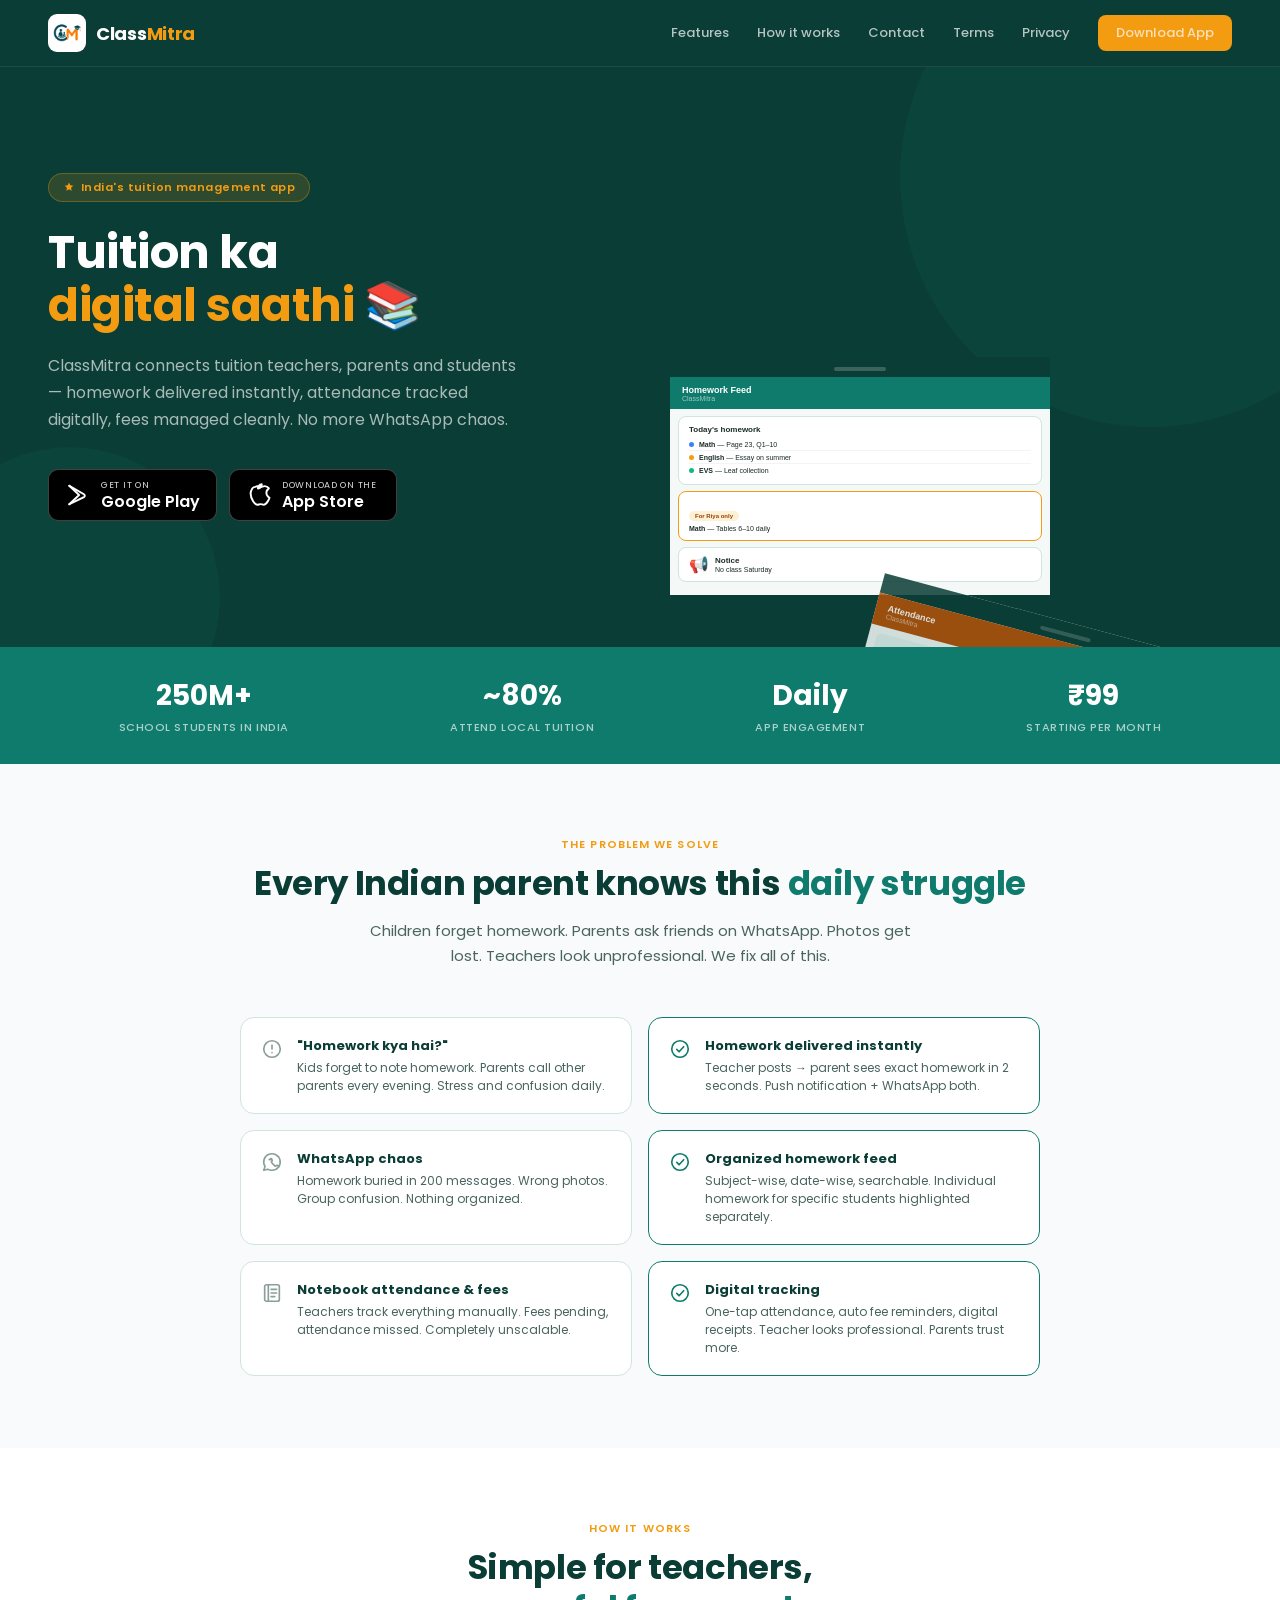
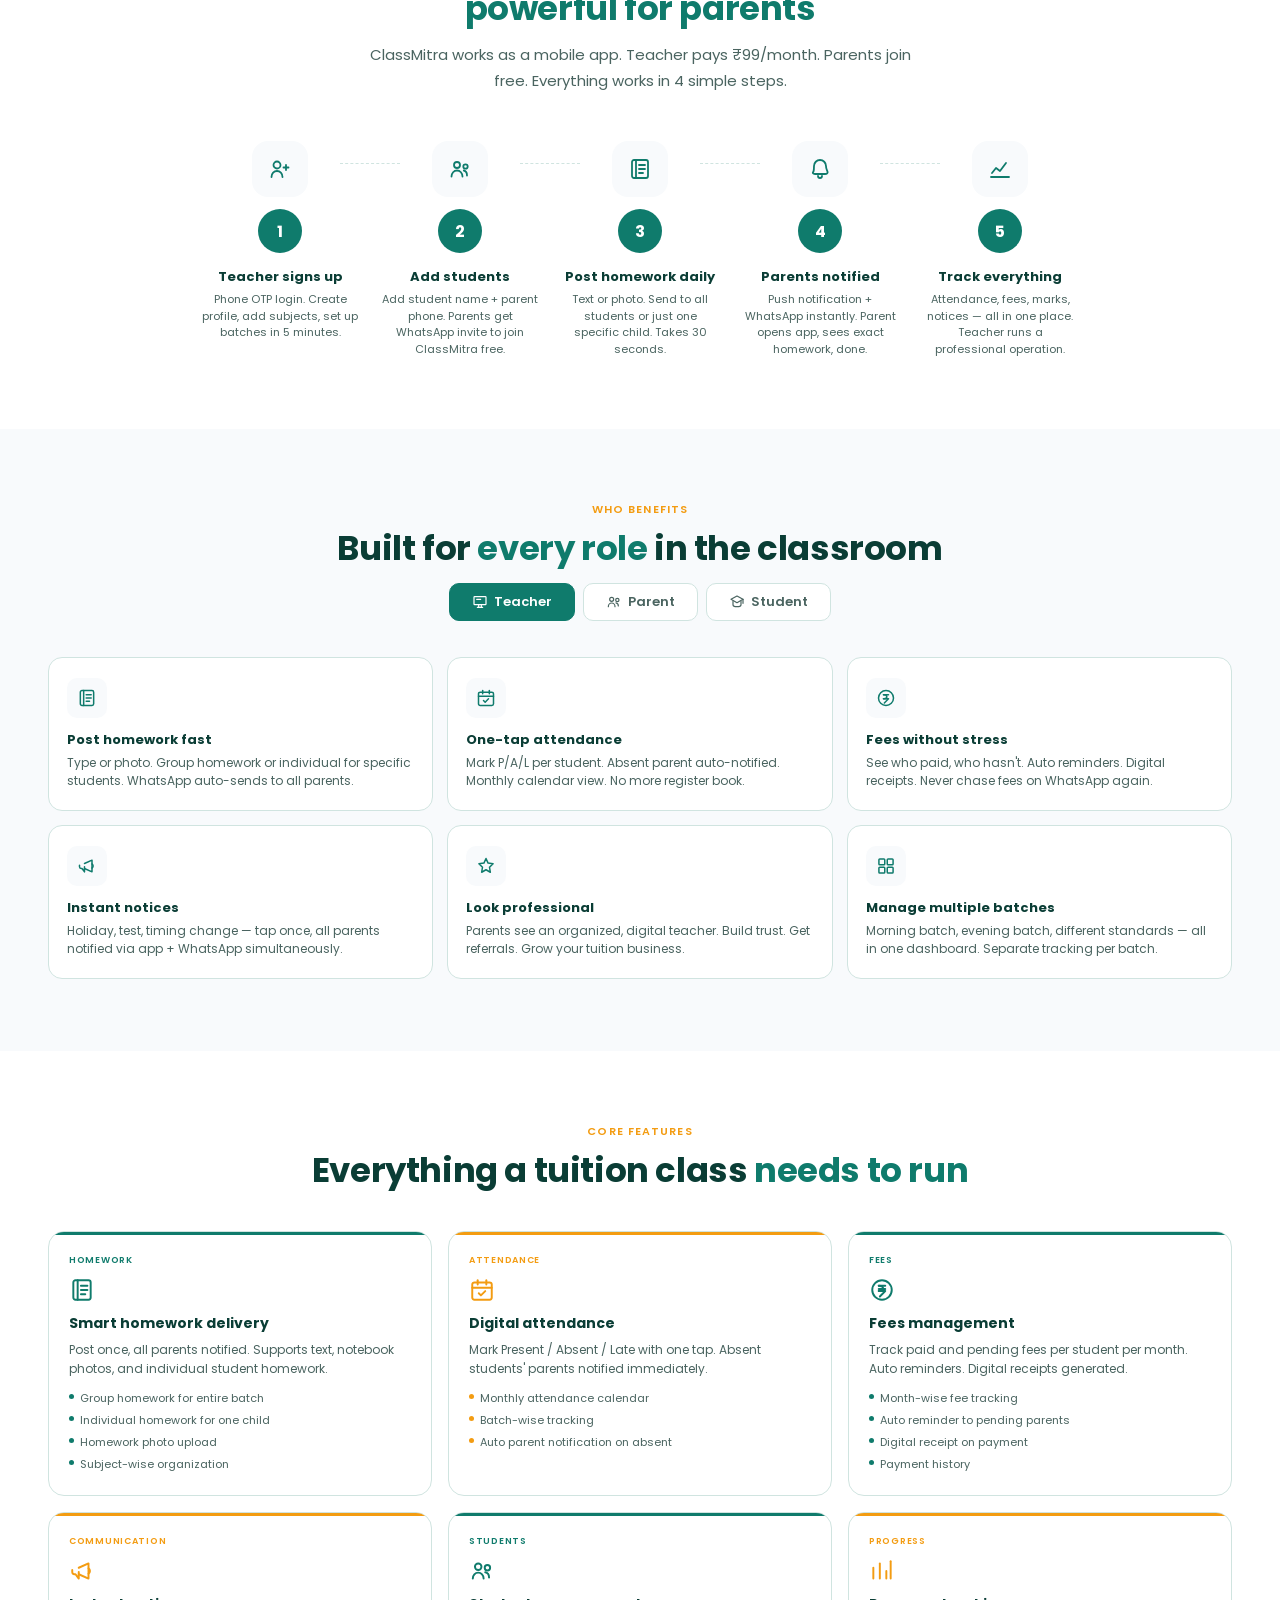
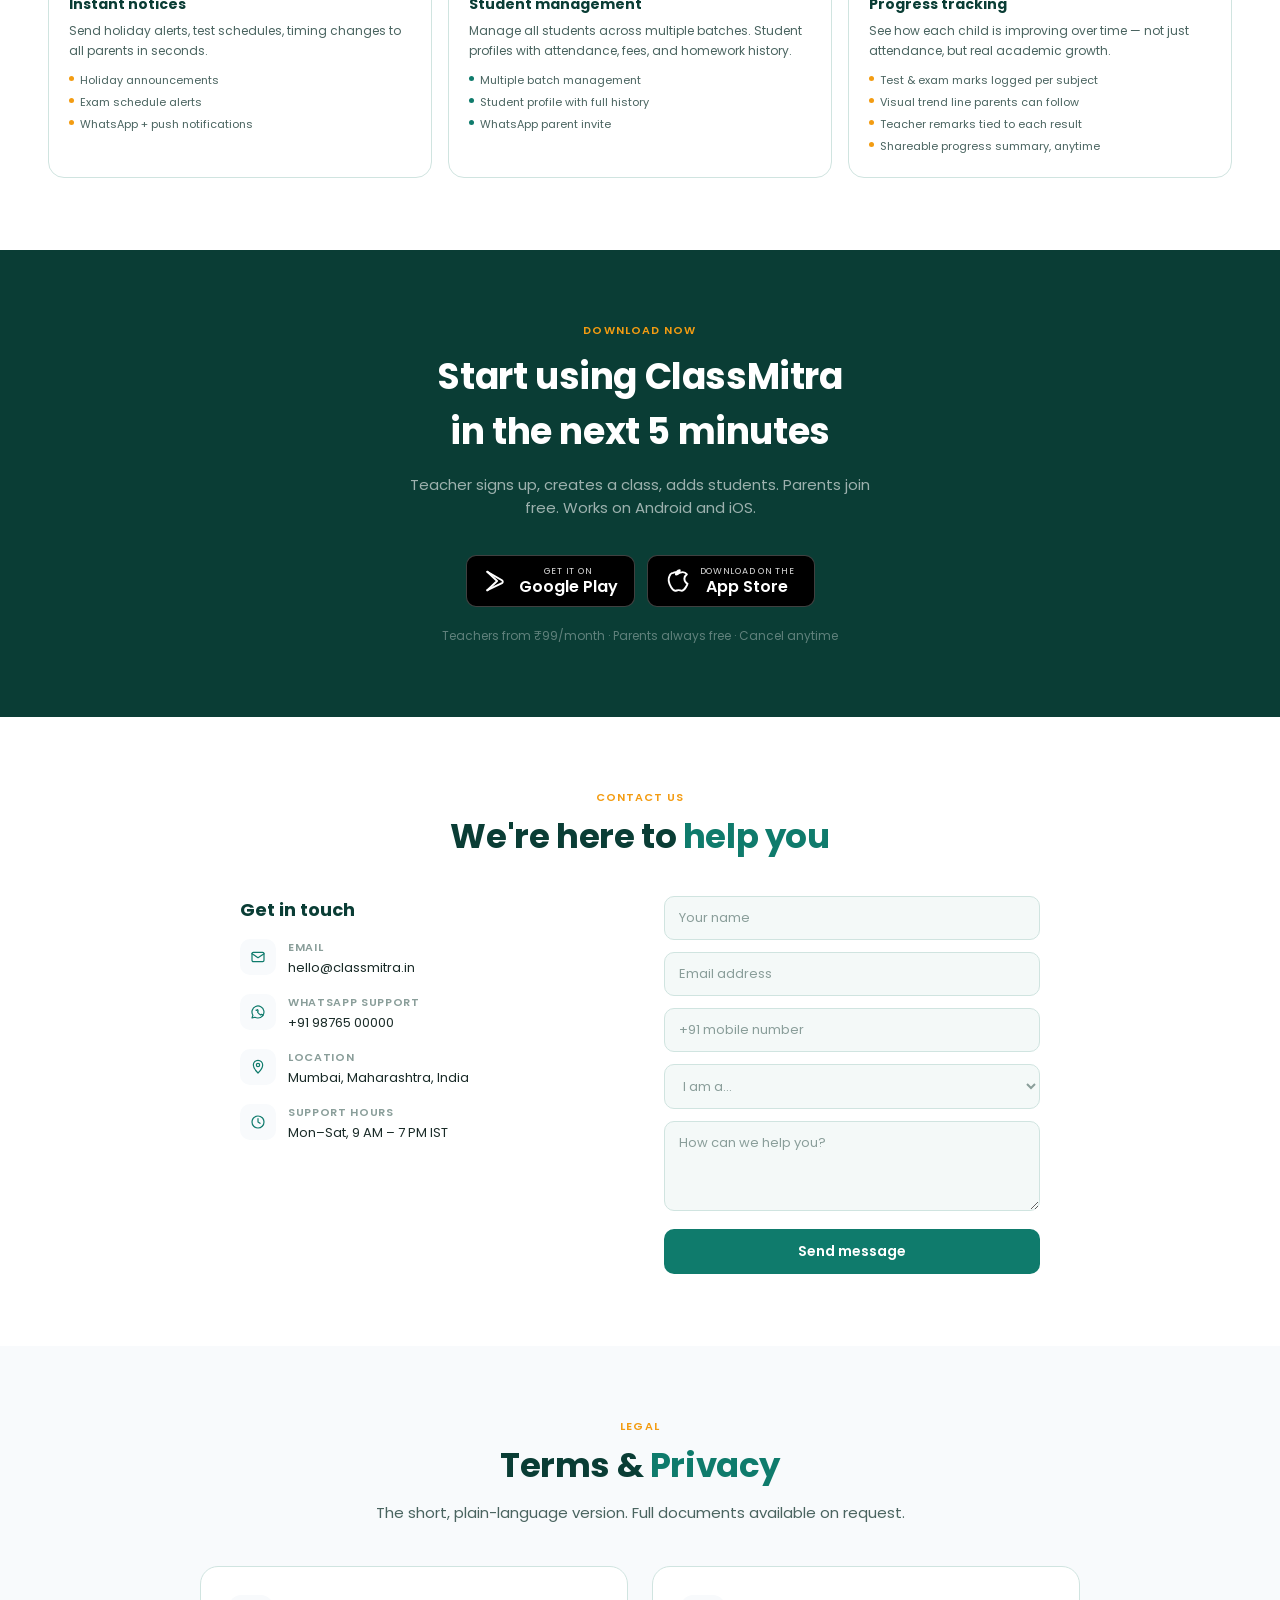
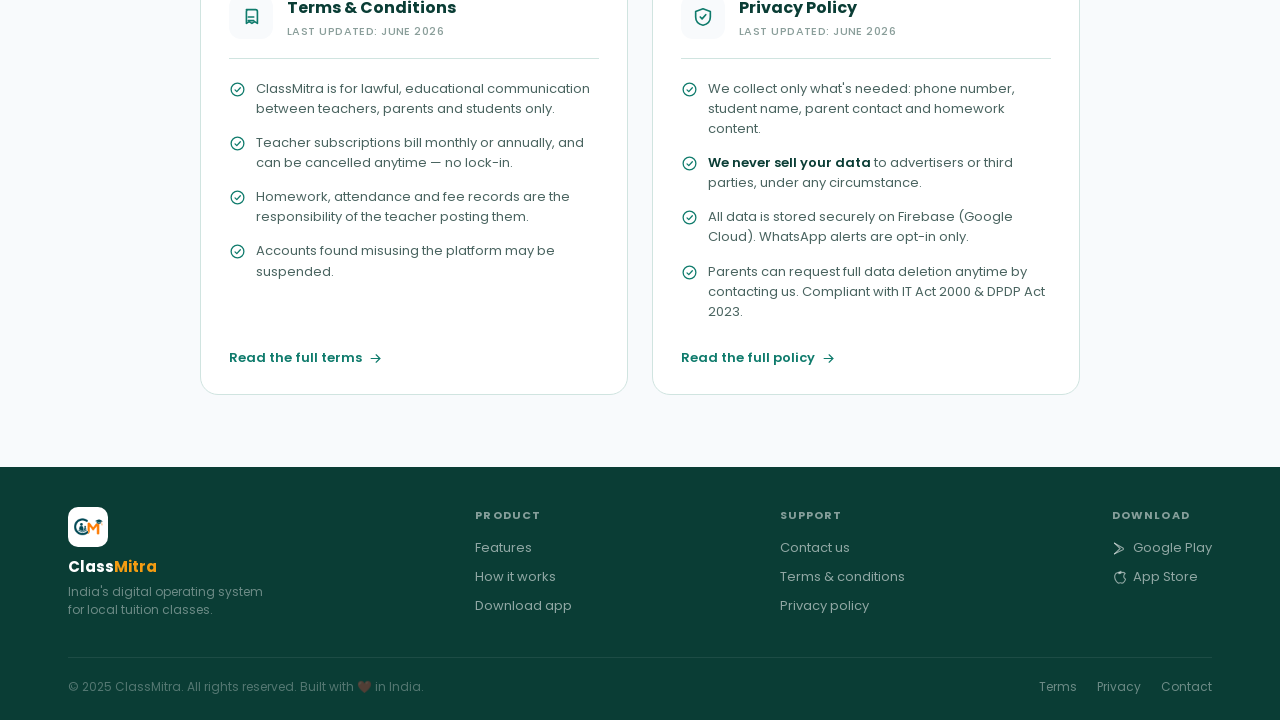
==== index.html @ b444d359 "changes cb" ====
<!DOCTYPE html>
<html lang="en">

<head>
  <meta charset="UTF-8">
  <meta name="viewport" content="width=device-width, initial-scale=1.0">
  <title>ClassMitra — India's Tuition Management App</title>
  <link rel="preconnect" href="https://fonts.googleapis.com">
  <link rel="preconnect" href="https://fonts.gstatic.com" crossorigin>
  <link href="https://fonts.googleapis.com/css2?family=Poppins:wght@400;500;600;700;800&display=swap" rel="stylesheet">

  <style>
    * {
      box-sizing: border-box;
      margin: 0;
      padding: 0
    }

    .icon {
      width: 1em;
      height: 1em;
      flex-shrink: 0;
      vertical-align: -0.125em;
    }

    :root {
      --cm-dark: #0A3D35;
      --cm-green: #0F7B6C;
      --cm-mid: #1A9E8A;
      --cm-light: #f8fafc;
      --cm-amber: #F39C12;
      --cm-amber-light: #FEF0D3;
      --cm-text: #1A2B28;
      --cm-sub: #4A6460;
      --cm-muted: #8A9E9A;
      --cm-border: #D0E4E0;
      --cm-card: #FFFFFF;
      --cm-bg: #F4F9F8;
      --font-sans: 'Poppins', sans-serif;
    }

    html {
      -webkit-text-size-adjust: 100%;
    }

    body {
      font-family: var(--font-sans);
      color: var(--cm-text);
      background: #fff;
      overflow-x: hidden;
      font-weight: 400;
    }

    a {
      color: inherit;
      text-decoration: none
    }

    img {
      max-width: 100%;
      display: block;
    }

    button,
    input,
    textarea,
    select {
      font-family: var(--font-sans);
    }

    /* NAV */
    .nav {
      display: flex;
      align-items: center;
      justify-content: space-between;
      padding: 14px 48px;
      background: var(--cm-dark);
      position: sticky;
      top: 0;
      z-index: 100;
      border-bottom: 0.5px solid rgba(255, 255, 255, 0.08)
    }

    .nav-logo {
      display: flex;
      align-items: center;
      gap: 10px
    }

    .nav-logo-mark {
      width: 38px;
      height: 38px;
      border-radius: 9px;
      display: flex;
      align-items: center;
      justify-content: center;
      overflow: hidden;
      flex-shrink: 0;
      background: #fff;
      padding: 3px;
    }

    .nav-logo-mark img {
      width: 100%;
      height: 100%;
      object-fit: contain;
    }

    .nav-logo-text {
      font-size: 18px;
      font-weight: 700;
      color: #fff;
      letter-spacing: -0.3px
    }

    .logo-highlight {
      color: var(--cm-amber);
    }

    .nav-links {
      display: flex;
      align-items: center;
      gap: 28px
    }

    .nav-links a {
      font-size: 13px;
      font-weight: 500;
      color: rgba(255, 255, 255, 0.7);
      transition: color 0.15s
    }

    .nav-links a:hover {
      color: #fff
    }

    .nav-cta {
      background: var(--cm-amber);
      color: var(--cm-dark);
      font-size: 13px;
      font-weight: 600;
      padding: 8px 18px;
      border-radius: 8px
    }

    .nav-toggle {
      display: none;
      background: none;
      border: none;
      color: #fff;
      font-size: 24px;
      cursor: pointer;
      padding: 4px;
      line-height: 1;
    }

    /* HERO */
    .hero {
      background: var(--cm-dark);
      padding: 80px 48px 100px;
      position: relative;
      overflow: hidden;
      min-height: 580px;
      display: flex;
      align-items: center
    }

    .hero-bg-circle {
      position: absolute;
      border-radius: 50%;
      opacity: 0.07;
      background: var(--cm-mid)
    }

    .hero-content {
      max-width: 520px;
      position: relative;
      z-index: 2
    }

    .hero-badge {
      display: inline-flex;
      align-items: center;
      gap: 6px;
      background: rgba(243, 156, 18, 0.15);
      border: 0.5px solid rgba(243, 156, 18, 0.3);
      border-radius: 20px;
      padding: 5px 14px;
      font-size: 11px;
      font-weight: 600;
      color: var(--cm-amber);
      margin-bottom: 24px;
      letter-spacing: 0.04em
    }

    .hero h1 {
      font-size: 46px;
      font-weight: 700;
      color: #fff;
      line-height: 1.15;
      margin-bottom: 20px;
      letter-spacing: -0.5px
    }

    .hero h1 span {
      color: var(--cm-amber)
    }

    .hero p {
      font-size: 16px;
      font-weight: 400;
      color: rgba(255, 255, 255, 0.65);
      line-height: 1.7;
      margin-bottom: 36px;
      max-width: 480px
    }

    .hero-btns {
      display: flex;
      gap: 12px;
      flex-wrap: wrap
    }

    /* APP STORE BADGES */
    .btn-store {
      display: flex;
      align-items: center;
      gap: 10px;
      background: #000;
      border: 0.5px solid rgba(255, 255, 255, 0.25);
      border-radius: 10px;
      padding: 9px 16px;
      color: #fff;
      transition: all 0.15s;
      min-width: 168px;
    }

    .btn-store:hover {
      background: #1a1a1a;
      border-color: rgba(255, 255, 255, 0.4);
    }

    .btn-store i,
    .btn-store svg {
      font-size: 26px;
      color: #fff;
      flex-shrink: 0;
      width: 26px;
      height: 26px;
    }

    .btn-store-sub {
      font-size: 9px;
      font-weight: 400;
      color: rgba(255, 255, 255, 0.85);
      text-transform: uppercase;
      letter-spacing: 0.08em;
      line-height: 1.4;
    }

    .btn-store-main {
      font-size: 16px;
      font-weight: 600;
      line-height: 1.2;
      font-family: 'Poppins', sans-serif;
    }

    /* ===================== FAN SCREENSHOT LAYOUT ===================== */
    .hero-fan {
      position: absolute;
      right: 40px;
      top: 50%;
      transform: translateY(-50%);
      width: 380px;
      height: 480px;
      display: flex;
      align-items: center;
      justify-content: center;
    }

    .fan-stage {
      position: relative;
      width: 100%;
      height: 100%;
    }

    /* Each phone card */
    ..fan-card {
      position: absolute;
      width: 200px;
      height: 400px;
      border-radius: 24px;
      overflow: hidden;
      border: 1.5px solid rgba(255,255,255,0.12);
      box-shadow: 0 20px 48px rgba(0,0,0,0.45);
      background: #0A3D35;
      transition: transform 0.7s cubic-bezier(0.4,0,0.2,1), opacity 0.7s ease, z-index 0s;
      transform-origin: bottom center;
      left: 20%;
      bottom: 40%;
    }


    /* Slot positions: index 0=center(active), 1=right1, 2=right2, -1=left1, -2=left2 */
    .fan-card[data-slot="0"] {
      transform: translateX(-50%) rotate(0deg) translateY(0px);
      opacity: 1;
      z-index: 5;
    }

    .fan-card[data-slot="1"] {
      transform: translateX(-10%) rotate(15deg) translateY(20px);
      opacity: 0.85;
      z-index: 4;
    }

    .fan-card[data-slot="2"] {
      transform: translateX(22%) rotate(28deg) translateY(55px);
      opacity: 0.6;
      z-index: 3;
    }

    .fan-card[data-slot="-1"] {
      transform: translateX(-90%) rotate(-15deg) translateY(20px);
      opacity: 0.85;
      z-index: 4;
    }

    .fan-card[data-slot="-2"] {
      transform: translateX(-122%)rotate(-28deg) translateY(55px);
      opacity: 0.6;
      z-index: 3;
    }

    .fan-card[data-slot="3"],
    .fan-card[data-slot="-3"] {
      transform: translateX(-50%) rotate(0deg) translateY(0px);
      opacity: 0;
      z-index: 1;
      pointer-events: none;
    }

    /* Phone inner screen */
    .fan-screen {
      width: 100%;
      height: 100%;
      display: flex;
      flex-direction: column;
      background: #F4F9F8;
    }

    .fan-notch {
      background: #0A3D35;
      padding: 10px 0 6px;
      display: flex;
      justify-content: center;
    }

    .fan-notch-pill {
      width: 52px;
      height: 4px;
      background: rgba(255, 255, 255, 0.2);
      border-radius: 2px;
    }

    .fan-statusbar {
      background: #0F7B6C;
      padding: 8px 12px 7px;
    }

    .fan-st-title {
      font-size: 9px;
      font-weight: 700;
      color: #fff;
      font-family: sans-serif;
    }

    .fan-st-sub {
      font-size: 7px;
      color: rgba(255, 255, 255, 0.6);
      font-family: sans-serif;
    }

    .fan-body {
      padding: 7px 8px;
      flex: 1;
      overflow: hidden;
    }

    .fan-card-inner {
      background: #fff;
      border-radius: 8px;
      padding: 8px 10px;
      margin-bottom: 6px;
      border: 0.5px solid #D0E4E0;
    }

    .fan-card-title {
      font-size: 8px;
      font-weight: 700;
      color: #1A2B28;
      margin-bottom: 4px;
      font-family: sans-serif;
    }

    .fan-row {
      display: flex;
      align-items: center;
      gap: 5px;
      padding: 2.5px 0;
      border-bottom: 0.5px solid #F3F4F6;
    }

    .fan-row:last-child {
      border-bottom: none;
    }

    .fan-dot {
      width: 5px;
      height: 5px;
      border-radius: 50%;
      flex-shrink: 0;
    }

    .fan-rtext {
      font-size: 7px;
      color: #1A2B28;
      font-family: sans-serif;
    }

    .fan-highlight {
      border: 1.5px solid #F39C12 !important;
    }

    .fan-badge {
      font-size: 6px;
      font-weight: 700;
      color: #92400E;
      background: #FEF0D3;
      padding: 2px 6px;
      border-radius: 20px;
      display: inline-block;
      margin-bottom: 3px;
      font-family: sans-serif;
    }

    .fan-fee-row {
      display: flex;
      justify-content: space-between;
      align-items: center;
      padding: 3px 0;
      border-bottom: 0.5px solid #F3F4F6;
    }

    .fan-fee-row:last-child {
      border-bottom: none;
    }

    .fan-fee-name {
      font-size: 7px;
      color: #1A2B28;
      font-family: sans-serif;
    }

    .fan-fee-pill {
      font-size: 6px;
      font-weight: 700;
      padding: 2px 5px;
      border-radius: 20px;
      font-family: sans-serif;
    }

    .fan-att-grid {
      display: grid;
      grid-template-columns: repeat(7, 1fr);
      gap: 2px;
      margin-top: 4px;
    }

    .fan-att-cell {
      aspect-ratio: 1;
      border-radius: 2px;
      font-size: 5px;
      display: flex;
      align-items: center;
      justify-content: center;
      font-weight: 700;
      font-family: sans-serif;
      color: #fff;
    }

    .fan-stat-row {
      display: flex;
      gap: 4px;
      margin-bottom: 5px;
    }

    .fan-stat {
      flex: 1;
      border-radius: 6px;
      padding: 5px 6px;
      text-align: center;
    }

    .fan-stat-num {
      font-size: 11px;
      font-weight: 700;
      font-family: sans-serif;
    }

    .fan-stat-lbl {
      font-size: 6px;
      font-weight: 600;
      font-family: sans-serif;
    }

    /* ================================================================ */

    /* STATS BAND */
    .stats-band {
      background: var(--cm-green);
      padding: 28px 48px;
      display: flex;
      justify-content: space-around;
      flex-wrap: wrap;
      gap: 20px
    }

    .stat-item {
      text-align: center
    }

    .stat-num {
      font-size: 28px;
      font-weight: 700;
      color: #fff
    }

    .stat-lbl {
      font-size: 11px;
      font-weight: 500;
      color: rgba(255, 255, 255, 0.65);
      margin-top: 2px;
      letter-spacing: 0.05em;
      text-transform: uppercase
    }

    /* SECTION */
    .section {
      padding: 72px 48px
    }

    .section-alt {
      background: var(--cm-light)
    }

    .section-center {
      text-align: center
    }

    .section-eyebrow {
      font-size: 11px;
      font-weight: 600;
      color: var(--cm-amber);
      text-transform: uppercase;
      letter-spacing: 0.1em;
      margin-bottom: 10px
    }

    .section-title {
      font-size: 34px;
      font-weight: 700;
      color: var(--cm-dark);
      letter-spacing: -0.4px;
      margin-bottom: 14px;
      line-height: 1.2
    }

    .section-title span {
      color: var(--cm-green)
    }

    .section-sub {
      font-size: 15px;
      font-weight: 400;
      color: var(--cm-sub);
      line-height: 1.7;
      max-width: 560px;
      margin: 0 auto 48px
    }

    /* PROBLEM SECTION */
    .problem-grid {
      display: grid;
      grid-template-columns: 1fr 1fr;
      gap: 16px;
      max-width: 800px;
      margin: 0 auto
    }

    .problem-card {
      background: #fff;
      border: 0.5px solid var(--cm-border);
      border-radius: 14px;
      padding: 18px 20px;
      display: flex;
      gap: 14px;
      align-items: flex-start;
      text-align: left;
    }

    .problem-icon {
      font-size: 22px;
      width: 22px;
      height: 22px;
      color: var(--cm-muted);
      flex-shrink: 0;
      margin-top: 2px
    }

    .problem-title {
      font-size: 13px;
      font-weight: 700;
      color: var(--cm-dark);
      margin-bottom: 3px
    }

    .problem-text {
      font-size: 12px;
      font-weight: 400;
      color: var(--cm-sub);
      line-height: 1.5
    }

    .problem-card.solved {
      border-color: var(--cm-green);
      background: #fff
    }

    .problem-card.solved .problem-icon {
      color: var(--cm-green)
    }

    /* USER BENEFITS */
    .benefits-tabs {
      display: flex;
      justify-content: center;
      gap: 8px;
      margin-bottom: 36px;
      flex-wrap: wrap
    }

    .btab {
      display: inline-flex;
      align-items: center;
      gap: 6px;
      padding: 8px 22px;
      border-radius: 10px;
      font-size: 13px;
      font-weight: 600;
      cursor: pointer;
      border: 0.5px solid var(--cm-border);
      color: var(--cm-sub);
      background: var(--cm-card);
      transition: all 0.15s
    }

    .btab i,
    .btab svg {
      font-size: 16px;
      width: 16px;
      height: 16px;
    }

    .btab.active {
      background: var(--cm-green);
      color: #fff;
      border-color: var(--cm-green)
    }

    .btab-content {
      display: none
    }

    .btab-content.active {
      display: grid;
      grid-template-columns: 1fr 1fr 1fr;
      gap: 14px
    }

    .benefit-card {
      background: #fff;
      border: 0.5px solid var(--cm-border);
      border-radius: 14px;
      padding: 20px 18px;
      text-align: left;
    }

    .benefit-icon {
      width: 40px;
      height: 40px;
      border-radius: 10px;
      background: var(--cm-light);
      display: flex;
      align-items: center;
      justify-content: center;
      margin-bottom: 12px
    }

    .benefit-icon i,
    .benefit-icon svg {
      font-size: 20px;
      color: var(--cm-green);
      width: 20px;
      height: 20px;
    }

    .benefit-title {
      font-size: 13px;
      font-weight: 700;
      color: var(--cm-dark);
      margin-bottom: 4px
    }

    .benefit-text {
      font-size: 12px;
      font-weight: 400;
      color: var(--cm-sub);
      line-height: 1.5
    }

    /* HOW IT WORKS */
    .flow-steps {
      display: flex;
      gap: 0;
      position: relative;
      max-width: 900px;
      margin: 0 auto
    }

    .flow-step {
      flex: 1;
      text-align: center;
      position: relative;
      padding: 0 12px
    }

    .flow-step-num {
      width: 44px;
      height: 44px;
      border-radius: 50%;
      background: var(--cm-green);
      color: #fff;
      font-size: 16px;
      font-weight: 700;
      display: flex;
      align-items: center;
      justify-content: center;
      margin: 0 auto 14px
    }

    .flow-step-icon {
      width: 56px;
      height: 56px;
      border-radius: 16px;
      background: var(--cm-light);
      display: flex;
      align-items: center;
      justify-content: center;
      margin: 0 auto 12px
    }

    .flow-step-icon i,
    .flow-step-icon svg {
      font-size: 24px;
      color: var(--cm-green);
      width: 24px;
      height: 24px;
    }

    .flow-step-title {
      font-size: 13px;
      font-weight: 700;
      color: var(--cm-dark);
      margin-bottom: 4px
    }

    .flow-step-text {
      font-size: 11px;
      font-weight: 400;
      color: var(--cm-sub);
      line-height: 1.5
    }

    .flow-connector {
      position: absolute;
      top: 22px;
      right: -30px;
      width: 60px;
      height: 1px;
      border-top: 1.5px dashed var(--cm-border);
      z-index: 0
    }

    .flow-step:last-child .flow-connector {
      display: none
    }

    /* FEATURES GRID */
    .features-grid {
      display: grid;
      grid-template-columns: repeat(3, 1fr);
      gap: 16px
    }

    .feature-card {
      background: #fff;
      border: 0.5px solid var(--cm-border);
      border-radius: 16px;
      padding: 22px 20px;
      position: relative;
      overflow: hidden;
      text-align: left;
    }

    .feature-card::before {
      content: '';
      position: absolute;
      top: 0;
      left: 0;
      right: 0;
      height: 3px;
      background: var(--cm-green)
    }

    .feature-card.amber::before {
      background: var(--cm-amber)
    }

    .fc-tag {
      font-size: 9px;
      font-weight: 600;
      letter-spacing: 0.08em;
      text-transform: uppercase;
      color: var(--cm-green);
      margin-bottom: 10px
    }

    .feature-card.amber .fc-tag {
      color: var(--cm-amber)
    }

    .fc-icon {
      font-size: 26px;
      width: 26px;
      height: 26px;
      color: var(--cm-green);
      margin-bottom: 10px;
      display: block;
    }

    .feature-card.amber .fc-icon {
      color: var(--cm-amber)
    }

    .fc-title {
      font-size: 14px;
      font-weight: 700;
      color: var(--cm-dark);
      margin-bottom: 6px
    }

    .fc-text {
      font-size: 12px;
      font-weight: 400;
      color: var(--cm-sub);
      line-height: 1.6
    }

    .fc-items {
      margin-top: 12px;
      display: flex;
      flex-direction: column;
      gap: 5px
    }

    .fc-item {
      display: flex;
      align-items: flex-start;
      gap: 6px;
      font-size: 11px;
      font-weight: 400;
      color: var(--cm-sub)
    }

    .fc-item-dot {
      width: 5px;
      height: 5px;
      border-radius: 50%;
      background: var(--cm-green);
      flex-shrink: 0;
      margin-top: 4px
    }

    .feature-card.amber .fc-item-dot {
      background: var(--cm-amber)
    }

    /* CTA SECTION */
    .cta-section {
      background: var(--cm-dark);
      padding: 72px 48px;
      text-align: center;
      position: relative;
      overflow: hidden
    }

    .cta-section h2 {
      font-size: 36px;
      font-weight: 700;
      color: #fff;
      margin-bottom: 14px;
      letter-spacing: -0.4px
    }

    .cta-section p {
      font-size: 15px;
      font-weight: 400;
      color: rgba(255, 255, 255, 0.6);
      margin-bottom: 36px;
      max-width: 480px;
      margin-left: auto;
      margin-right: auto
    }

    .cta-btns {
      display: flex;
      justify-content: center;
      gap: 12px;
      flex-wrap: wrap;
      margin-bottom: 20px
    }

    .cta-sub {
      font-size: 12px;
      font-weight: 400;
      color: rgba(255, 255, 255, 0.35)
    }

    /* CONTACT */
    .contact-grid {
      display: grid;
      grid-template-columns: 1fr 1fr;
      gap: 48px;
      max-width: 800px;
      margin: 0 auto
    }

    .contact-info-title {
      font-size: 18px;
      font-weight: 700;
      color: var(--cm-dark);
      margin-bottom: 16px;
      text-align: left;
    }

    .contact-item {
      display: flex;
      align-items: flex-start;
      gap: 12px;
      margin-bottom: 16px
    }

    .contact-icon {
      width: 36px;
      height: 36px;
      border-radius: 10px;
      background: var(--cm-light);
      display: flex;
      align-items: center;
      justify-content: center;
      flex-shrink: 0
    }

    .contact-icon i,
    .contact-icon svg {
      font-size: 16px;
      color: var(--cm-green);
      width: 16px;
      height: 16px;
    }

    .contact-label {
      font-size: 11px;
      color: var(--cm-muted);
      margin-bottom: 2px;
      font-weight: 600;
      text-transform: uppercase;
      letter-spacing: 0.06em
    }

    .contact-value {
      font-size: 13px;
      font-weight: 400;
      color: var(--cm-text)
    }

    .contact-form {
      display: flex;
      flex-direction: column;
      gap: 4px
    }

    .cf-field {
      display: flex;
      flex-direction: column;
      gap: 5px;
      margin-bottom: 8px;
    }

    .cf-input {
      background: var(--cm-bg);
      border: 1.5px solid var(--cm-border);
      border-radius: 10px;
      padding: 11px 14px;
      font-size: 13px;
      font-weight: 400;
      color: var(--cm-text);
      width: 100%;
      font-family: var(--font-sans);
      transition: border-color 0.15s, box-shadow 0.15s;
    }

    .cf-input:focus {
      outline: none;
      border-color: var(--cm-green);
      box-shadow: 0 0 0 3px rgba(15, 123, 108, 0.12);
    }

    .cf-input.invalid {
      border-color: #DC2626;
    }

    .cf-input.invalid:focus {
      box-shadow: 0 0 0 3px rgba(220, 38, 38, 0.12);
    }

    .cf-input.valid {
      border-color: var(--cm-green);
    }

    .cf-input::placeholder {
      color: var(--cm-muted)
    }

    .cf-textarea {
      min-height: 90px;
      resize: vertical
    }

    .cf-error {
      font-size: 11px;
      font-weight: 500;
      color: #DC2626;
      display: none;
      align-items: center;
      gap: 4px;
      min-height: 14px;
    }

    .cf-error.show {
      display: flex;
    }

    .cf-error i,
    .cf-error svg {
      font-size: 13px;
      width: 13px;
      height: 13px;
    }

    .cf-btn {
      background: var(--cm-green);
      color: #fff;
      border: none;
      border-radius: 10px;
      padding: 12px;
      font-size: 14px;
      font-weight: 600;
      cursor: pointer;
      font-family: var(--font-sans);
      margin-top: 6px;
      transition: background 0.15s, opacity 0.15s;
    }

    .cf-btn:hover {
      background: var(--cm-dark);
    }

    .cf-btn:disabled {
      opacity: 0.6;
      cursor: not-allowed;
    }

    .cf-success {
      display: none;
      align-items: center;
      gap: 8px;
      background: var(--cm-light);
      border: 1px solid var(--cm-green);
      color: var(--cm-dark);
      font-size: 13px;
      font-weight: 500;
      padding: 12px 14px;
      border-radius: 10px;
      margin-top: 6px;
    }

    .cf-success.show {
      display: flex;
    }

    .cf-success i,
    .cf-success svg {
      color: var(--cm-green);
      font-size: 18px;
      flex-shrink: 0;
      width: 18px;
      height: 18px;
    }

    /* LEGAL */
    .legal-note-grid {
      max-width: 880px;
      margin: 0 auto;
      display: grid;
      grid-template-columns: 1fr 1fr;
      gap: 24px;
    }

    .legal-card {
      background: #fff;
      border: 0.5px solid var(--cm-border);
      border-radius: 18px;
      padding: 28px 28px 26px;
      text-align: left;
      display: flex;
      flex-direction: column;
    }

    .legal-card-head {
      display: flex;
      align-items: flex-start;
      gap: 14px;
      margin-bottom: 20px;
      padding-bottom: 18px;
      border-bottom: 1px solid var(--cm-border);
    }

    .legal-card-icon {
      width: 44px;
      height: 44px;
      border-radius: 12px;
      background: var(--cm-light);
      display: flex;
      align-items: center;
      justify-content: center;
      flex-shrink: 0;
    }

    .legal-card-icon .icon {
      width: 22px;
      height: 22px;
      color: var(--cm-green);
    }

    .legal-card-title {
      font-size: 16px;
      font-weight: 700;
      color: var(--cm-dark);
      margin-bottom: 3px;
    }

    .legal-card-meta {
      font-size: 11px;
      font-weight: 500;
      color: var(--cm-muted);
      text-transform: uppercase;
      letter-spacing: 0.04em;
    }

    .legal-points {
      list-style: none;
      display: flex;
      flex-direction: column;
      gap: 14px;
      margin-bottom: 22px;
      flex-grow: 1;
    }

    .legal-points li {
      display: flex;
      align-items: flex-start;
      gap: 10px;
      font-size: 13px;
      font-weight: 400;
      color: var(--cm-sub);
      line-height: 1.55;
    }

    .legal-points li .icon {
      width: 17px;
      height: 17px;
      color: var(--cm-green);
      flex-shrink: 0;
      margin-top: 2px;
    }

    .legal-points li b {
      color: var(--cm-dark);
      font-weight: 600;
    }

    .legal-card-link {
      display: inline-flex;
      align-items: center;
      gap: 6px;
      font-size: 13px;
      font-weight: 600;
      color: var(--cm-green);
      align-self: flex-start;
      padding-top: 4px;
    }

    .legal-card-link .icon {
      width: 15px;
      height: 15px;
      transition: transform 0.15s;
    }

    .legal-card-link:hover .icon {
      transform: translateX(3px);
    }

    /* FOOTER */
    .footer {
      background: var(--cm-dark);
      padding: 40px 68px 24px
    }

    .footer-top {
      display: flex;
      justify-content: space-between;
      align-items: flex-start;
      margin-bottom: 32px;
      flex-wrap: wrap;
      gap: 24px
    }

    .footer-logo-mark {
      width: 40px;
      height: 40px;
      border-radius: 10px;
      display: flex;
      align-items: center;
      justify-content: center;
      margin-bottom: 8px;
      background: #fff;
      padding: 3px;
      overflow: hidden;
    }

    .footer-logo-mark img {
      width: 100%;
      height: 100%;
      object-fit: contain;
    }

    .footer-tagline {
      font-size: 12px;
      font-weight: 400;
      color: rgba(255, 255, 255, 0.4);
      max-width: 200px;
      line-height: 1.5
    }

    .footer-links-title {
      font-size: 11px;
      font-weight: 700;
      color: rgba(255, 255, 255, 0.5);
      text-transform: uppercase;
      letter-spacing: 0.1em;
      margin-bottom: 14px
    }

    .footer-link {
      display: flex;
      align-items: center;
      gap: 6px;
      font-size: 13px;
      font-weight: 400;
      color: rgba(255, 255, 255, 0.55);
      margin-bottom: 9px;
      transition: color 0.15s
    }

    .footer-link i,
    .footer-link svg {
      font-size: 15px;
      width: 15px;
      height: 15px;
    }

    .footer-link:hover {
      color: #fff
    }

    .footer-bottom {
      border-top: 0.5px solid rgba(255, 255, 255, 0.08);
      padding-top: 20px;
      display: flex;
      justify-content: space-between;
      align-items: center;
      flex-wrap: wrap;
      gap: 10px
    }

    .footer-copy {
      font-size: 12px;
      font-weight: 400;
      color: rgba(255, 255, 255, 0.3)
    }

    .footer-bottom-links {
      display: flex;
      gap: 20px
    }

    .footer-bottom-link {
      font-size: 12px;
      font-weight: 400;
      color: rgba(255, 255, 255, 0.4)
    }

    /* ANIMATIONS */
    .fade-up {
      opacity: 0;
      transform: translateY(24px);
      transition: opacity 0.5s ease, transform 0.5s ease
    }

    .fade-up.visible {
      opacity: 1;
      transform: translateY(0)
    }

    @media (prefers-reduced-motion: reduce) {
      .fade-up {
        opacity: 1;
        transform: none;
        transition: none;
      }
    }

    /* ============ RESPONSIVE ============ */
    @media (max-width: 900px) {
      .nav {
        padding: 14px 24px;
      }

      .nav-links {
        position: fixed;
        top: 62px;
        left: 0;
        right: 0;
        background: var(--cm-dark);
        flex-direction: column;
        align-items: flex-start;
        gap: 0;
        padding: 8px 20px 16px;
        border-bottom: 0.5px solid rgba(255, 255, 255, 0.08);
        transform: translateY(-12px);
        opacity: 0;
        visibility: hidden;
        pointer-events: none;
        transition: opacity 0.18s ease, transform 0.18s ease, visibility 0.18s;
      }

      .nav-links.open {
        opacity: 1;
        transform: translateY(0);
        visibility: visible;
        pointer-events: auto;
      }

      .nav-links a {
        width: 100%;
        padding: 11px 0;
        border-bottom: 0.5px solid rgba(255, 255, 255, 0.06);
        font-size: 14px;
      }

      .nav-links a.nav-cta {
        margin-top: 12px;
        text-align: center;
        border-bottom: none;
        padding: 10px 18px;
      }

      .nav-toggle {
        display: block;
      }

      .hero {
        padding: 56px 24px 70px;
        justify-content: center;
      }

      .hero h1 {
        font-size: 36px;
      }

      .hero-fan {
        display: none;
      }

      .hero-content {
        max-width: 640px;
        width: 100%;
      }

      .hero-btns {
        justify-content: flex-start;
      }

      .section {
        padding: 56px 24px;
      }

      .stats-band {
        padding: 24px;
      }

      .problem-grid {
        grid-template-columns: 1fr;
      }

      .btab-content.active {
        grid-template-columns: 1fr 1fr;
      }

      .flow-steps {
        flex-wrap: wrap;
      }

      .flow-step {
        flex: 1 1 33%;
        min-width: 150px;
        margin-bottom: 28px;
      }

      .flow-connector {
        display: none;
      }

      .features-grid {
        grid-template-columns: 1fr 1fr;
      }

      .contact-grid {
        grid-template-columns: 1fr;
        gap: 36px;
      }
    }

    @media (max-width: 640px) {
      .nav {
        padding: 12px 20px;
      }

      .nav-links {
        top: 58px;
      }

      .hero {
        padding: 40px 20px 56px;
        min-height: unset;
      }

      .hero h1 {
        font-size: 30px;
      }

      .hero p {
        font-size: 14.5px;
      }

      .hero-btns {
        flex-direction: column;
      }

      .btn-store {
        width: 100%;
        min-width: unset;
        justify-content: center;
      }

      .section {
        padding: 48px 20px;
      }

      .section-title {
        font-size: 26px;
      }

      .section-sub {
        font-size: 14px;
        margin-bottom: 32px;
      }

      .stats-band {
        padding: 24px 20px;
        gap: 24px 16px;
        justify-content: space-between;
      }

      .stat-item {
        flex: 1 1 40%;
      }

      .stat-num {
        font-size: 22px;
      }

      .stat-lbl {
        font-size: 9.5px;
      }

      .benefits-tabs {
        gap: 6px;
      }

      .btab {
        padding: 8px 14px;
        font-size: 12px;
        flex: 1 1 auto;
        justify-content: center;
      }

      .btab-content.active {
        grid-template-columns: 1fr;
      }

      .flow-step {
        flex: 1 1 100%;
        max-width: 320px;
        margin: 0 auto 28px;
      }

      .features-grid {
        grid-template-columns: 1fr;
      }

      .cta-section {
        padding: 56px 20px;
      }

      .cta-section h2 {
        font-size: 27px;
      }

      .cta-btns {
        flex-direction: column;
      }

      .cta-btns .btn-store {
        width: 100%;
      }

      .contact-grid {
        gap: 32px;
      }

      .footer {
        padding: 36px 20px 20px;
      }

      .footer-top {
        gap: 28px 20px;
      }

      .footer-top>div {
        flex: 1 1 45%;
      }

      .footer-bottom {
        flex-direction: column;
        align-items: flex-start;
      }

      .legal-note-grid {
        grid-template-columns: 1fr !important;
      }
    }

    @media (max-width: 380px) {
      .footer-top>div {
        flex: 1 1 100%;
      }
    }
  </style>
</head>

<body>
  <!-- NAV -->
  <nav class="nav">
    <div class="nav-logo">
      <div class="nav-logo-mark"><img src="CMLogo.png" alt="ClassMitra logo"></div>
      <span class="nav-logo-text">Class<span class="logo-highlight">Mitra</span></span>
    </div>
    <button class="nav-toggle" id="navToggle" aria-label="Toggle menu" aria-expanded="false">
      <svg class="icon" viewBox="0 0 24 24" fill="none" stroke="currentColor" stroke-width="1.8" stroke-linecap="round"
        stroke-linejoin="round" aria-hidden="true">
        <path d="M4 6h16" />
        <path d="M4 12h16" />
        <path d="M4 18h16" />
      </svg>
    </button>
    <div class="nav-links" id="navLinks">
      <a href="#features">Features</a>
      <a href="#how">How it works</a>
      <a href="#contact">Contact</a>
      <a href="#terms">Terms</a>
      <a href="#privacy">Privacy</a>
      <a href="#" class="nav-cta">Download App</a>
    </div>
  </nav>

  <!-- HERO -->
  <section class="hero" id="hero">
    <div class="hero-bg-circle" style="width:500px;height:500px;right:-120px;top:-140px"></div>
    <div class="hero-bg-circle" style="width:300px;height:300px;left:-80px;bottom:-100px"></div>

    <div class="hero-content fade-up" id="hero-txt">
      <div class="hero-badge">
        <svg class="icon" style="font-size:12px" viewBox="0 0 24 24" fill="none" stroke="currentColor"
          stroke-width="1.8" stroke-linecap="round" stroke-linejoin="round" aria-hidden="true">
          <path d="M12 3l2.5 5.5 6 .8-4.3 4.2 1 6-5.2-3-5.2 3 1-6L3.5 9.3l6-.8z" fill="currentColor" stroke="none" />
        </svg>
        India's tuition management app
      </div>
      <h1>Tuition ka<br><span>digital saathi</span> 📚</h1>
      <p>ClassMitra connects tuition teachers, parents and students — homework delivered instantly, attendance tracked
        digitally, fees managed cleanly. No more WhatsApp chaos.</p>
      <div class="hero-btns">
        <a href="#" class="btn-store">
          <svg class="icon" viewBox="0 0 24 24" fill="none" stroke="currentColor" stroke-width="1.8"
            stroke-linecap="round" stroke-linejoin="round" aria-hidden="true">
            <path d="M4 3.5l13.5 7.8c1 .6 1 2 0 2.6L4 20.5" />
            <path d="M4 3.5l9 8.5-9 8.5" />
          </svg>
          <div>
            <div class="btn-store-sub">Get it on</div>
            <div class="btn-store-main">Google Play</div>
          </div>
        </a>
        <a href="#" class="btn-store">
          <svg class="icon" viewBox="0 0 24 24" fill="none" stroke="currentColor" stroke-width="1.8"
            stroke-linecap="round" stroke-linejoin="round" aria-hidden="true">
            <path
              d="M8.5 4.5c-1.4 0-2.7 1.1-3.4 2.7C3.9 9.7 4.3 14 6.6 17.7c1 1.6 2.2 3.3 3.8 3.3 1.1 0 1.6-.6 3-.6 1.4 0 1.8.6 3 .6 1.6 0 2.7-1.6 3.7-3.1 1.1-1.7 1.6-3.4 1.6-3.5-.1 0-2.9-1.1-2.9-4.4 0-2.8 2.2-4.1 2.3-4.2-1.3-1.8-3.2-2-3.8-2-1.5 0-2.7.9-3.5.9-.8 0-1.9-.9-3.3-.9z" />
            <path d="M14.5 2c.1 1-.3 2-.9 2.7-.6.8-1.6 1.4-2.6 1.3-.1-1 .4-2 1-2.7C12.6 2.5 13.6 2 14.5 2z" />
          </svg>
          <div>
            <div class="btn-store-sub">Download on the</div>
            <div class="btn-store-main">App Store</div>
          </div>
        </a>
      </div>
    </div>

    <!-- FAN SCREENSHOT DISPLAY -->
    <div class="hero-fan fade-up" id="hero-fan" style="transition-delay:0.2s">
      <div class="fan-stage" id="fanStage"></div>
    </div>
  </section>

  <!-- STATS BAND -->
  <div class="stats-band">
    <div class="stat-item">
      <div class="stat-num">250M+</div>
      <div class="stat-lbl">School students in India</div>
    </div>
    <div class="stat-item">
      <div class="stat-num">~80%</div>
      <div class="stat-lbl">Attend local tuition</div>
    </div>
    <div class="stat-item">
      <div class="stat-num">Daily</div>
      <div class="stat-lbl">App engagement</div>
    </div>
    <div class="stat-item">
      <div class="stat-num">₹99</div>
      <div class="stat-lbl">Starting per month</div>
    </div>
  </div>

  <!-- PROBLEM SECTION -->
  <section class="section section-alt section-center" id="problem">
    <div class="section-eyebrow">The problem we solve</div>
    <div class="section-title">Every Indian parent knows this <span>daily struggle</span></div>
    <div class="section-sub">Children forget homework. Parents ask friends on WhatsApp. Photos get lost. Teachers look
      unprofessional. We fix all of this.</div>
    <div class="problem-grid fade-up" id="problems">
      <div class="problem-card">
        <svg class="icon problem-icon" viewBox="0 0 24 24" fill="none" stroke="currentColor" stroke-width="1.8"
          stroke-linecap="round" stroke-linejoin="round" aria-hidden="true">
          <circle cx="12" cy="12" r="9" />
          <path d="M12 8v4" />
          <path d="M12 16h.01" />
        </svg>
        <div>
          <div class="problem-title">"Homework kya hai?"</div>
          <div class="problem-text">Kids forget to note homework. Parents call other parents every evening. Stress and
            confusion daily.</div>
        </div>
      </div>
      <div class="problem-card solved">
        <svg class="icon problem-icon" viewBox="0 0 24 24" fill="none" stroke="currentColor" stroke-width="1.8"
          stroke-linecap="round" stroke-linejoin="round" aria-hidden="true">
          <circle cx="12" cy="12" r="9" />
          <path d="M8.5 12.5l2.5 2.5 5-5.5" />
        </svg>
        <div>
          <div class="problem-title">Homework delivered instantly</div>
          <div class="problem-text">Teacher posts → parent sees exact homework in 2 seconds. Push notification +
            WhatsApp both.</div>
        </div>
      </div>
      <div class="problem-card">
        <svg class="icon problem-icon" viewBox="0 0 24 24" fill="none" stroke="currentColor" stroke-width="1.8"
          stroke-linecap="round" stroke-linejoin="round" aria-hidden="true">
          <path
            d="M9 9a.5.5 0 0 0 .5.5h.5a.5.5 0 0 0 .5-.5V9c0-.3.2-.6.5-.7.3 0 .6.2.7.5l.5 1.5c.1.3 0 .6-.2.8l-.5.5c-.2.2-.2.5 0 .8 1 1.5 2.4 2.9 3.9 3.9.3.2.6.2.8 0l.5-.5c.2-.2.5-.3.8-.2l1.5.5c.3.1.5.4.5.7 0 .3-.3.5-.6.5" />
          <path d="M12 21a9 9 0 1 0-7.6-4.1L3 21l4.3-1.1A9 9 0 0 0 12 21z" />
        </svg>
        <div>
          <div class="problem-title">WhatsApp chaos</div>
          <div class="problem-text">Homework buried in 200 messages. Wrong photos. Group confusion. Nothing organized.
          </div>
        </div>
      </div>
      <div class="problem-card solved">
        <svg class="icon problem-icon" viewBox="0 0 24 24" fill="none" stroke="currentColor" stroke-width="1.8"
          stroke-linecap="round" stroke-linejoin="round" aria-hidden="true">
          <circle cx="12" cy="12" r="9" />
          <path d="M8.5 12.5l2.5 2.5 5-5.5" />
        </svg>
        <div>
          <div class="problem-title">Organized homework feed</div>
          <div class="problem-text">Subject-wise, date-wise, searchable. Individual homework for specific students
            highlighted separately.</div>
        </div>
      </div>
      <div class="problem-card">
        <svg class="icon problem-icon" viewBox="0 0 24 24" fill="none" stroke="currentColor" stroke-width="1.8"
          stroke-linecap="round" stroke-linejoin="round" aria-hidden="true">
          <rect x="4" y="3" width="16" height="18" rx="2" />
          <path d="M8 3v18" />
          <path d="M11 8h6" />
          <path d="M11 12h6" />
          <path d="M11 16h4" />
        </svg>
        <div>
          <div class="problem-title">Notebook attendance & fees</div>
          <div class="problem-text">Teachers track everything manually. Fees pending, attendance missed. Completely
            unscalable.</div>
        </div>
      </div>
      <div class="problem-card solved">
        <svg class="icon problem-icon" viewBox="0 0 24 24" fill="none" stroke="currentColor" stroke-width="1.8"
          stroke-linecap="round" stroke-linejoin="round" aria-hidden="true">
          <circle cx="12" cy="12" r="9" />
          <path d="M8.5 12.5l2.5 2.5 5-5.5" />
        </svg>
        <div>
          <div class="problem-title">Digital tracking</div>
          <div class="problem-text">One-tap attendance, auto fee reminders, digital receipts. Teacher looks
            professional. Parents trust more.</div>
        </div>
      </div>
    </div>
  </section>

  <!-- HOW IT WORKS -->
  <section class="section section-center" id="how">
    <div class="section-eyebrow">How it works</div>
    <div class="section-title">Simple for teachers,<br><span>powerful for parents</span></div>
    <div class="section-sub">ClassMitra works as a mobile app. Teacher pays ₹99/month. Parents join free. Everything
      works in 4 simple steps.</div>
    <div class="flow-steps fade-up" id="flow">
      <div class="flow-step">
        <div class="flow-step-icon"><svg class="icon" viewBox="0 0 24 24" fill="none" stroke="currentColor"
            stroke-width="1.8" stroke-linecap="round" stroke-linejoin="round" aria-hidden="true">
            <circle cx="9" cy="8" r="3.5" />
            <path d="M3.5 20c0-3.5 2.5-6 5.5-6s5.5 2.5 5.5 6" />
            <path d="M18 8v5" />
            <path d="M15.5 10.5h5" />
          </svg></div>
        <div class="flow-step-num">1</div>
        <div class="flow-step-title">Teacher signs up</div>
        <div class="flow-step-text">Phone OTP login. Create profile, add subjects, set up batches in 5 minutes.</div>
        <div class="flow-connector"></div>
      </div>
      <div class="flow-step">
        <div class="flow-step-icon"><svg class="icon" viewBox="0 0 24 24" fill="none" stroke="currentColor"
            stroke-width="1.8" stroke-linecap="round" stroke-linejoin="round" aria-hidden="true">
            <circle cx="9" cy="8" r="3" />
            <path d="M3.5 19.5c0-3.3 2.4-6 5.5-6s5.5 2.7 5.5 6" />
            <circle cx="17.5" cy="9.5" r="2.2" />
            <path d="M15.8 13.5c1.9.4 3.2 2.3 3.2 5" />
          </svg></div>
        <div class="flow-step-num">2</div>
        <div class="flow-step-title">Add students</div>
        <div class="flow-step-text">Add student name + parent phone. Parents get WhatsApp invite to join ClassMitra
          free.</div>
        <div class="flow-connector"></div>
      </div>
      <div class="flow-step">
        <div class="flow-step-icon"><svg class="icon" viewBox="0 0 24 24" fill="none" stroke="currentColor"
            stroke-width="1.8" stroke-linecap="round" stroke-linejoin="round" aria-hidden="true">
            <rect x="4" y="3" width="16" height="18" rx="2" />
            <path d="M8 3v18" />
            <path d="M11 8h6" />
            <path d="M11 12h6" />
            <path d="M11 16h4" />
          </svg></div>
        <div class="flow-step-num">3</div>
        <div class="flow-step-title">Post homework daily</div>
        <div class="flow-step-text">Text or photo. Send to all students or just one specific child. Takes 30 seconds.
        </div>
        <div class="flow-connector"></div>
      </div>
      <div class="flow-step">
        <div class="flow-step-icon"><svg class="icon" viewBox="0 0 24 24" fill="none" stroke="currentColor"
            stroke-width="1.8" stroke-linecap="round" stroke-linejoin="round" aria-hidden="true">
            <path d="M10 19a2 2 0 1 0 4 0" />
            <path d="M6 9a6 6 0 1 1 12 0c0 3 1 4 1.5 5.5C20 16 19 17 17 17H7c-2 0-3-1-1.5-2.5C6 13 6 12 6 9" />
          </svg></div>
        <div class="flow-step-num">4</div>
        <div class="flow-step-title">Parents notified</div>
        <div class="flow-step-text">Push notification + WhatsApp instantly. Parent opens app, sees exact homework, done.
        </div>
        <div class="flow-connector"></div>
      </div>
      <div class="flow-step">
        <div class="flow-step-icon"><svg class="icon" viewBox="0 0 24 24" fill="none" stroke="currentColor"
            stroke-width="1.8" stroke-linecap="round" stroke-linejoin="round" aria-hidden="true">
            <path d="M3 20h18" />
            <path d="M4 16l4-5 4 3 6-8" />
          </svg></div>
        <div class="flow-step-num">5</div>
        <div class="flow-step-title">Track everything</div>
        <div class="flow-step-text">Attendance, fees, marks, notices — all in one place. Teacher runs a professional
          operation.</div>
      </div>
    </div>
  </section>

  <!-- BENEFITS TABS -->
  <section class="section section-alt" id="features">
    <div class="section-center" style="margin-bottom:0">
      <div class="section-eyebrow">Who benefits</div>
      <div class="section-title">Built for <span>every role</span> in the classroom</div>
    </div>
    <div class="benefits-tabs">
      <button class="btab active" onclick="showTab('teacher', this)"><svg class="icon" viewBox="0 0 24 24" fill="none"
          stroke="currentColor" stroke-width="1.8" stroke-linecap="round" stroke-linejoin="round" aria-hidden="true">
          <rect x="3" y="4" width="18" height="12" rx="1" />
          <path d="M8 20h8" />
          <path d="M10 16v4" />
          <path d="M14 16v4" />
          <path d="M7 8h6" />
        </svg> Teacher</button>
      <button class="btab" onclick="showTab('parent', this)"><svg class="icon" viewBox="0 0 24 24" fill="none"
          stroke="currentColor" stroke-width="1.8" stroke-linecap="round" stroke-linejoin="round" aria-hidden="true">
          <circle cx="8.5" cy="8" r="3" />
          <path d="M3.5 19c0-3 2.2-5.5 5-5.5s5 2.5 5 5.5" />
          <circle cx="17" cy="9" r="2.5" />
          <path d="M15 13.2c2 .3 3.5 2.2 3.5 4.8" />
        </svg> Parent</button>
      <button class="btab" onclick="showTab('student', this)"><svg class="icon" viewBox="0 0 24 24" fill="none"
          stroke="currentColor" stroke-width="1.8" stroke-linecap="round" stroke-linejoin="round" aria-hidden="true">
          <path d="M12 3l9 5-9 5-9-5z" />
          <path d="M6 11v5c0 1.5 2.7 3 6 3s6-1.5 6-3v-5" />
          <path d="M21 8v6" />
        </svg> Student</button>
    </div>
    <div id="tab-teacher" class="btab-content active">
      <div class="benefit-card">
        <div class="benefit-icon"><svg class="icon" viewBox="0 0 24 24" fill="none" stroke="currentColor"
            stroke-width="1.8" stroke-linecap="round" stroke-linejoin="round" aria-hidden="true">
            <rect x="4" y="3" width="16" height="18" rx="2" />
            <path d="M8 3v18" />
            <path d="M11 8h6" />
            <path d="M11 12h6" />
            <path d="M11 16h4" />
          </svg></div>
        <div class="benefit-title">Post homework fast</div>
        <div class="benefit-text">Type or photo. Group homework or individual for specific students. WhatsApp auto-sends
          to all parents.</div>
      </div>
      <div class="benefit-card">
        <div class="benefit-icon"><svg class="icon" viewBox="0 0 24 24" fill="none" stroke="currentColor"
            stroke-width="1.8" stroke-linecap="round" stroke-linejoin="round" aria-hidden="true">
            <rect x="3" y="5" width="18" height="16" rx="2" />
            <path d="M3 10h18" />
            <path d="M8 3v4" />
            <path d="M16 3v4" />
            <path d="M9 15l2 2 4-4" />
          </svg></div>
        <div class="benefit-title">One-tap attendance</div>
        <div class="benefit-text">Mark P/A/L per student. Absent parent auto-notified. Monthly calendar view. No more
          register book.</div>
      </div>
      <div class="benefit-card">
        <div class="benefit-icon"><svg class="icon" viewBox="0 0 24 24" fill="none" stroke="currentColor"
            stroke-width="1.8" stroke-linecap="round" stroke-linejoin="round" aria-hidden="true">
            <circle cx="12" cy="12" r="9" />
            <path d="M9 8h6" />
            <path d="M9 8c2.5 0 4 1 4 2.5S11.5 13 9 13" />
            <path d="M9 13h6l-5 5" />
          </svg></div>
        <div class="benefit-title">Fees without stress</div>
        <div class="benefit-text">See who paid, who hasn't. Auto reminders. Digital receipts. Never chase fees on
          WhatsApp again.</div>
      </div>
      <div class="benefit-card">
        <div class="benefit-icon"><svg class="icon" viewBox="0 0 24 24" fill="none" stroke="currentColor"
            stroke-width="1.8" stroke-linecap="round" stroke-linejoin="round" aria-hidden="true">
            <path d="M3 11v2a2 2 0 0 0 2 2h1l3 4v-6" />
            <path d="M9 9l9-4v14l-9-4" />
            <path d="M18 9.5a3 3 0 0 1 0 5" />
          </svg></div>
        <div class="benefit-title">Instant notices</div>
        <div class="benefit-text">Holiday, test, timing change — tap once, all parents notified via app + WhatsApp
          simultaneously.</div>
      </div>
      <div class="benefit-card">
        <div class="benefit-icon"><svg class="icon" viewBox="0 0 24 24" fill="none" stroke="currentColor"
            stroke-width="1.8" stroke-linecap="round" stroke-linejoin="round" aria-hidden="true">
            <path d="M12 3l2.5 5.5 6 .8-4.3 4.2 1 6-5.2-3-5.2 3 1-6L3.5 9.3l6-.8z" />
          </svg></div>
        <div class="benefit-title">Look professional</div>
        <div class="benefit-text">Parents see an organized, digital teacher. Build trust. Get referrals. Grow your
          tuition business.</div>
      </div>
      <div class="benefit-card">
        <div class="benefit-icon"><svg class="icon" viewBox="0 0 24 24" fill="none" stroke="currentColor"
            stroke-width="1.8" stroke-linecap="round" stroke-linejoin="round" aria-hidden="true">
            <rect x="3.5" y="3.5" width="7" height="7" rx="1" />
            <rect x="13.5" y="3.5" width="7" height="7" rx="1" />
            <rect x="3.5" y="13.5" width="7" height="7" rx="1" />
            <rect x="13.5" y="13.5" width="7" height="7" rx="1" />
          </svg></div>
        <div class="benefit-title">Manage multiple batches</div>
        <div class="benefit-text">Morning batch, evening batch, different standards — all in one dashboard. Separate
          tracking per batch.</div>
      </div>
    </div>
    <div id="tab-parent" class="btab-content">
      <div class="benefit-card">
        <div class="benefit-icon"><svg class="icon" viewBox="0 0 24 24" fill="none" stroke="currentColor"
            stroke-width="1.8" stroke-linecap="round" stroke-linejoin="round" aria-hidden="true">
            <path d="M4 11l8-7 8 7" />
            <path d="M6 10v9h12v-9" />
            <path d="M10 19v-5h4v5" />
          </svg></div>
        <div class="benefit-title">Today's homework at a glance</div>
        <div class="benefit-text">Open app, see exact homework for your child. Subject-wise. Never ask "homework kya
          hai?" again.</div>
      </div>
      <div class="benefit-card">
        <div class="benefit-icon"><svg class="icon" viewBox="0 0 24 24" fill="none" stroke="currentColor"
            stroke-width="1.8" stroke-linecap="round" stroke-linejoin="round" aria-hidden="true">
            <circle cx="9" cy="8" r="3.5" />
            <path d="M3.5 20c0-3.5 2.5-6 5.5-6s5.5 2.5 5.5 6" />
            <path d="M16.5 13.5l1.5 1.5 3-3.5" />
          </svg></div>
        <div class="benefit-title">Individual homework alert</div>
        <div class="benefit-text">If teacher gives your child specific extra homework, you get a separate alert. Only
          you, not all parents.</div>
      </div>
      <div class="benefit-card">
        <div class="benefit-icon"><svg class="icon" viewBox="0 0 24 24" fill="none" stroke="currentColor"
            stroke-width="1.8" stroke-linecap="round" stroke-linejoin="round" aria-hidden="true">
            <rect x="3" y="5" width="18" height="16" rx="2" />
            <path d="M3 10h18" />
            <path d="M8 3v4" />
            <path d="M16 3v4" />
          </svg></div>
        <div class="benefit-title">Attendance calendar</div>
        <div class="benefit-text">See your child's monthly attendance visually. Green = present, red = absent. Know
          every day.</div>
      </div>
      <div class="benefit-card">
        <div class="benefit-icon"><svg class="icon" viewBox="0 0 24 24" fill="none" stroke="currentColor"
            stroke-width="1.8" stroke-linecap="round" stroke-linejoin="round" aria-hidden="true">
            <path d="M5 3h14v18l-2.5-1.5L14 21l-2.5-1.5L9 21l-2.5-1.5L5 21V3z" />
            <path d="M9 8h6" />
            <path d="M9 12h6" />
          </svg></div>
        <div class="benefit-title">Fees & receipts</div>
        <div class="benefit-text">Check if fees is paid. Download digital receipt. See payment history. All in one
          place.</div>
      </div>
      <div class="benefit-card">
        <div class="benefit-icon"><svg class="icon" viewBox="0 0 24 24" fill="none" stroke="currentColor"
            stroke-width="1.8" stroke-linecap="round" stroke-linejoin="round" aria-hidden="true">
            <path d="M10 19a2 2 0 1 0 4 0" />
            <path d="M6 9a6 6 0 1 1 12 0c0 3 1 4 1.5 5.5C20 16 19 17 17 17H7c-2 0-3-1-1.5-2.5C6 13 6 12 6 9" />
          </svg></div>
        <div class="benefit-title">Real-time notifications</div>
        <div class="benefit-text">Push + WhatsApp for every homework, notice, holiday, exam date. Never miss anything.
        </div>
      </div>
      <div class="benefit-card">
        <div class="benefit-icon"><svg class="icon" viewBox="0 0 24 24" fill="none" stroke="currentColor"
            stroke-width="1.8" stroke-linecap="round" stroke-linejoin="round" aria-hidden="true">
            <path d="M12 3l8 3v6c0 5-3.5 8-8 9-4.5-1-8-4-8-9V6z" />
            <path d="M9 12l2 2 4-4.5" />
          </svg></div>
        <div class="benefit-title">Peace of mind</div>
        <div class="benefit-text">Know exactly what's happening in your child's tuition class every single day.</div>
      </div>
    </div>
    <div id="tab-student" class="btab-content">
      <div class="benefit-card">
        <div class="benefit-icon"><svg class="icon" viewBox="0 0 24 24" fill="none" stroke="currentColor"
            stroke-width="1.8" stroke-linecap="round" stroke-linejoin="round" aria-hidden="true">
            <rect x="4" y="3" width="16" height="18" rx="2" />
            <path d="M8 3v18" />
            <path d="M11 8h6" />
            <path d="M11 12h6" />
            <path d="M11 16h4" />
          </svg></div>
        <div class="benefit-title">Never forget homework</div>
        <div class="benefit-text">Your parent has the homework on their phone. No more "I forgot what teacher said."
        </div>
      </div>
      <div class="benefit-card">
        <div class="benefit-icon"><svg class="icon" viewBox="0 0 24 24" fill="none" stroke="currentColor"
            stroke-width="1.8" stroke-linecap="round" stroke-linejoin="round" aria-hidden="true">
            <circle cx="12" cy="12" r="8.5" />
            <circle cx="12" cy="12" r="5" />
            <circle cx="12" cy="12" r="1.5" fill="currentColor" stroke="none" />
          </svg></div>
        <div class="benefit-title">Personal homework</div>
        <div class="benefit-text">If teacher gives you special practice based on your level, it's marked separately just
          for you.</div>
      </div>
      <div class="benefit-card">
        <div class="benefit-icon"><svg class="icon" viewBox="0 0 24 24" fill="none" stroke="currentColor"
            stroke-width="1.8" stroke-linecap="round" stroke-linejoin="round" aria-hidden="true">
            <path d="M4 20V10" />
            <path d="M10 20V4" />
            <path d="M16 20v-7" />
            <path d="M3 20h18" />
          </svg></div>
        <div class="benefit-title">See your progress</div>
        <div class="benefit-text">Attendance, marks, subjects — all tracked. See how you're improving over time.</div>
      </div>
    </div>
  </section>

  <!-- FEATURES DEEP DIVE -->
  <section class="section" id="feature-detail">
    <div class="section-center" style="margin-bottom:40px">
      <div class="section-eyebrow">Core features</div>
      <div class="section-title">Everything a tuition class <span>needs to run</span></div>
    </div>
    <div class="features-grid fade-up" id="feat-grid">
      <div class="feature-card">
        <div class="fc-tag">Homework</div>
        <svg class="icon fc-icon" viewBox="0 0 24 24" fill="none" stroke="currentColor" stroke-width="1.8"
          stroke-linecap="round" stroke-linejoin="round" aria-hidden="true">
          <rect x="4" y="3" width="16" height="18" rx="2" />
          <path d="M8 3v18" />
          <path d="M11 8h6" />
          <path d="M11 12h6" />
          <path d="M11 16h4" />
        </svg>
        <div class="fc-title">Smart homework delivery</div>
        <div class="fc-text">Post once, all parents notified. Supports text, notebook photos, and individual student
          homework.</div>
        <div class="fc-items">
          <div class="fc-item">
            <div class="fc-item-dot"></div>Group homework for entire batch
          </div>
          <div class="fc-item">
            <div class="fc-item-dot"></div>Individual homework for one child
          </div>
          <div class="fc-item">
            <div class="fc-item-dot"></div>Homework photo upload
          </div>
          <div class="fc-item">
            <div class="fc-item-dot"></div>Subject-wise organization
          </div>
        </div>
      </div>
      <div class="feature-card amber">
        <div class="fc-tag">Attendance</div>
        <svg class="icon fc-icon" style="color:var(--cm-amber)" viewBox="0 0 24 24" fill="none" stroke="currentColor"
          stroke-width="1.8" stroke-linecap="round" stroke-linejoin="round" aria-hidden="true">
          <rect x="3" y="5" width="18" height="16" rx="2" />
          <path d="M3 10h18" />
          <path d="M8 3v4" />
          <path d="M16 3v4" />
          <path d="M9 15l2 2 4-4" />
        </svg>
        <div class="fc-title">Digital attendance</div>
        <div class="fc-text">Mark Present / Absent / Late with one tap. Absent students' parents notified immediately.
        </div>
        <div class="fc-items">
          <div class="fc-item">
            <div class="fc-item-dot" style="background:var(--cm-amber)"></div>Monthly attendance calendar
          </div>
          <div class="fc-item">
            <div class="fc-item-dot" style="background:var(--cm-amber)"></div>Batch-wise tracking
          </div>
          <div class="fc-item">
            <div class="fc-item-dot" style="background:var(--cm-amber)"></div>Auto parent notification on absent
          </div>
        </div>
      </div>
      <div class="feature-card">
        <div class="fc-tag">Fees</div>
        <svg class="icon fc-icon" viewBox="0 0 24 24" fill="none" stroke="currentColor" stroke-width="1.8"
          stroke-linecap="round" stroke-linejoin="round" aria-hidden="true">
          <circle cx="12" cy="12" r="9" />
          <path d="M9 8h6" />
          <path d="M9 11h6" />
          <path d="M9 8c2.5 0 4 1 4 2.5S11.5 13 9 13" />
          <path d="M9 13h6l-5 5" />
        </svg>
        <div class="fc-title">Fees management</div>
        <div class="fc-text">Track paid and pending fees per student per month. Auto reminders. Digital receipts
          generated.</div>
        <div class="fc-items">
          <div class="fc-item">
            <div class="fc-item-dot"></div>Month-wise fee tracking
          </div>
          <div class="fc-item">
            <div class="fc-item-dot"></div>Auto reminder to pending parents
          </div>
          <div class="fc-item">
            <div class="fc-item-dot"></div>Digital receipt on payment
          </div>
          <div class="fc-item">
            <div class="fc-item-dot"></div>Payment history
          </div>
        </div>
      </div>
      <div class="feature-card amber">
        <div class="fc-tag">Communication</div>
        <svg class="icon fc-icon" style="color:var(--cm-amber)" viewBox="0 0 24 24" fill="none" stroke="currentColor"
          stroke-width="1.8" stroke-linecap="round" stroke-linejoin="round" aria-hidden="true">
          <path d="M3 11v2a2 2 0 0 0 2 2h1l3 4v-6" />
          <path d="M9 9l9-4v14l-9-4" />
          <path d="M18 9.5a3 3 0 0 1 0 5" />
        </svg>
        <div class="fc-title">Instant notices</div>
        <div class="fc-text">Send holiday alerts, test schedules, timing changes to all parents in seconds.</div>
        <div class="fc-items">
          <div class="fc-item">
            <div class="fc-item-dot" style="background:var(--cm-amber)"></div>Holiday announcements
          </div>
          <div class="fc-item">
            <div class="fc-item-dot" style="background:var(--cm-amber)"></div>Exam schedule alerts
          </div>
          <div class="fc-item">
            <div class="fc-item-dot" style="background:var(--cm-amber)"></div>WhatsApp + push notifications
          </div>
        </div>
      </div>
      <div class="feature-card">
        <div class="fc-tag">Students</div>
        <svg class="icon fc-icon" viewBox="0 0 24 24" fill="none" stroke="currentColor" stroke-width="1.8"
          stroke-linecap="round" stroke-linejoin="round" aria-hidden="true">
          <circle cx="8.5" cy="8" r="3" />
          <path d="M3.5 19c0-3 2.2-5.5 5-5.5s5 2.5 5 5.5" />
          <circle cx="17" cy="9" r="2.5" />
          <path d="M15 13.2c2 .3 3.5 2.2 3.5 4.8" />
        </svg>
        <div class="fc-title">Student management</div>
        <div class="fc-text">Manage all students across multiple batches. Student profiles with attendance, fees, and
          homework history.</div>
        <div class="fc-items">
          <div class="fc-item">
            <div class="fc-item-dot"></div>Multiple batch management
          </div>
          <div class="fc-item">
            <div class="fc-item-dot"></div>Student profile with full history
          </div>
          <div class="fc-item">
            <div class="fc-item-dot"></div>WhatsApp parent invite
          </div>
        </div>
      </div>
      <div class="feature-card amber">
        <div class="fc-tag">Progress</div>
        <svg class="icon fc-icon" style="color:var(--cm-amber)" viewBox="0 0 24 24" fill="none" stroke="currentColor"
          stroke-width="1.8" stroke-linecap="round" stroke-linejoin="round" aria-hidden="true">
          <path d="M4 19V9" />
          <path d="M10 19V5" />
          <path d="M16 19v-7" />
          <path d="M20 19V3" />
        </svg>
        <div class="fc-title">Progress tracking</div>
        <div class="fc-text">See how each child is improving over time — not just attendance, but real academic growth.
        </div>
        <div class="fc-items">
          <div class="fc-item">
            <div class="fc-item-dot" style="background:var(--cm-amber)"></div>Test & exam marks logged per subject
          </div>
          <div class="fc-item">
            <div class="fc-item-dot" style="background:var(--cm-amber)"></div>Visual trend line parents can follow
          </div>
          <div class="fc-item">
            <div class="fc-item-dot" style="background:var(--cm-amber)"></div>Teacher remarks tied to each result
          </div>
          <div class="fc-item">
            <div class="fc-item-dot" style="background:var(--cm-amber)"></div>Shareable progress summary, anytime
          </div>
        </div>
      </div>
    </div>
  </section>

  <!-- DOWNLOAD CTA -->
  <section class="cta-section" id="download">
    <div style="position:relative;z-index:2">
      <div class="section-eyebrow" style="color:var(--cm-amber)">Download now</div>
      <h2>Start using ClassMitra<br>in the next 5 minutes</h2>
      <p>Teacher signs up, creates a class, adds students. Parents join free. Works on Android and iOS.</p>
      <div class="cta-btns">
        <a href="#" class="btn-store"><svg class="icon" viewBox="0 0 24 24" fill="none" stroke="currentColor"
            stroke-width="1.8" stroke-linecap="round" stroke-linejoin="round" aria-hidden="true">
            <path d="M4 3.5l13.5 7.8c1 .6 1 2 0 2.6L4 20.5" />
            <path d="M4 3.5l9 8.5-9 8.5" />
          </svg>
          <div>
            <div class="btn-store-sub">Get it on</div>
            <div class="btn-store-main">Google Play</div>
          </div>
        </a>
        <a href="#" class="btn-store"><svg class="icon" viewBox="0 0 24 24" fill="none" stroke="currentColor"
            stroke-width="1.8" stroke-linecap="round" stroke-linejoin="round" aria-hidden="true">
            <path
              d="M8.5 4.5c-1.4 0-2.7 1.1-3.4 2.7C3.9 9.7 4.3 14 6.6 17.7c1 1.6 2.2 3.3 3.8 3.3 1.1 0 1.6-.6 3-.6 1.4 0 1.8.6 3 .6 1.6 0 2.7-1.6 3.7-3.1 1.1-1.7 1.6-3.4 1.6-3.5-.1 0-2.9-1.1-2.9-4.4 0-2.8 2.2-4.1 2.3-4.2-1.3-1.8-3.2-2-3.8-2-1.5 0-2.7.9-3.5.9-.8 0-1.9-.9-3.3-.9z" />
            <path d="M14.5 2c.1 1-.3 2-.9 2.7-.6.8-1.6 1.4-2.6 1.3-.1-1 .4-2 1-2.7C12.6 2.5 13.6 2 14.5 2z" />
          </svg>
          <div>
            <div class="btn-store-sub">Download on the</div>
            <div class="btn-store-main">App Store</div>
          </div>
        </a>
      </div>
      <div class="cta-sub">Teachers from ₹99/month · Parents always free · Cancel anytime</div>
    </div>
  </section>

  <!-- CONTACT -->
  <section class="section" id="contact">
    <div class="section-center" style="margin-bottom:40px">
      <div class="section-eyebrow">Contact us</div>
      <div class="section-title">We're here to <span>help you</span></div>
    </div>
    <div class="contact-grid">
      <div>
        <div class="contact-info-title">Get in touch</div>
        <div class="contact-item">
          <div class="contact-icon"><svg class="icon" viewBox="0 0 24 24" fill="none" stroke="currentColor"
              stroke-width="1.8" stroke-linecap="round" stroke-linejoin="round" aria-hidden="true">
              <rect x="3" y="5" width="18" height="14" rx="2" />
              <path d="M3 7l9 6 9-6" />
            </svg></div>
          <div>
            <div class="contact-label">Email</div>
            <div class="contact-value">hello@classmitra.in</div>
          </div>
        </div>
        <div class="contact-item">
          <div class="contact-icon"><svg class="icon" viewBox="0 0 24 24" fill="none" stroke="currentColor"
              stroke-width="1.8" stroke-linecap="round" stroke-linejoin="round" aria-hidden="true">
              <path
                d="M9 9a.5.5 0 0 0 .5.5h.5a.5.5 0 0 0 .5-.5V9c0-.3.2-.6.5-.7.3 0 .6.2.7.5l.5 1.5c.1.3 0 .6-.2.8l-.5.5c-.2.2-.2.5 0 .8 1 1.5 2.4 2.9 3.9 3.9.3.2.6.2.8 0l.5-.5c.2-.2.5-.3.8-.2l1.5.5c.3.1.5.4.5.7 0 .3-.3.5-.6.5" />
              <path d="M12 21a9 9 0 1 0-7.6-4.1L3 21l4.3-1.1A9 9 0 0 0 12 21z" />
            </svg></div>
          <div>
            <div class="contact-label">WhatsApp support</div>
            <div class="contact-value">+91 98765 00000</div>
          </div>
        </div>
        <div class="contact-item">
          <div class="contact-icon"><svg class="icon" viewBox="0 0 24 24" fill="none" stroke="currentColor"
              stroke-width="1.8" stroke-linecap="round" stroke-linejoin="round" aria-hidden="true">
              <path d="M12 21s7-6.5 7-12a7 7 0 1 0-14 0c0 5.5 7 12 7 12z" />
              <circle cx="12" cy="9" r="2.5" />
            </svg></div>
          <div>
            <div class="contact-label">Location</div>
            <div class="contact-value">Mumbai, Maharashtra, India</div>
          </div>
        </div>
        <div class="contact-item">
          <div class="contact-icon"><svg class="icon" viewBox="0 0 24 24" fill="none" stroke="currentColor"
              stroke-width="1.8" stroke-linecap="round" stroke-linejoin="round" aria-hidden="true">
              <circle cx="12" cy="12" r="9" />
              <path d="M12 7v5l3 2" />
            </svg></div>
          <div>
            <div class="contact-label">Support hours</div>
            <div class="contact-value">Mon–Sat, 9 AM – 7 PM IST</div>
          </div>
        </div>
      </div>
      <div>
        <form class="contact-form" id="contactForm" novalidate>
          <div class="cf-field">
            <input class="cf-input" type="text" id="cf-name" placeholder="Your name" autocomplete="name" />
            <div class="cf-error" id="cf-name-error"><svg class="icon" viewBox="0 0 24 24" fill="none"
                stroke="currentColor" stroke-width="1.8" stroke-linecap="round" stroke-linejoin="round"
                aria-hidden="true">
                <circle cx="12" cy="12" r="9" />
                <path d="M12 8v4" />
                <path d="M12 16h.01" />
              </svg><span>Please enter your name</span></div>
          </div>
          <div class="cf-field">
            <input class="cf-input" type="email" id="cf-email" placeholder="Email address" autocomplete="email"
              inputmode="email" />
            <div class="cf-error" id="cf-email-error"><svg class="icon" viewBox="0 0 24 24" fill="none"
                stroke="currentColor" stroke-width="1.8" stroke-linecap="round" stroke-linejoin="round"
                aria-hidden="true">
                <circle cx="12" cy="12" r="9" />
                <path d="M12 8v4" />
                <path d="M12 16h.01" />
              </svg><span>Enter a valid email, like name@example.com</span></div>
          </div>
          <div class="cf-field">
            <input class="cf-input" type="tel" id="cf-phone" placeholder="+91 mobile number" autocomplete="tel"
              inputmode="numeric" maxlength="13" />
            <div class="cf-error" id="cf-phone-error"><svg class="icon" viewBox="0 0 24 24" fill="none"
                stroke="currentColor" stroke-width="1.8" stroke-linecap="round" stroke-linejoin="round"
                aria-hidden="true">
                <circle cx="12" cy="12" r="9" />
                <path d="M12 8v4" />
                <path d="M12 16h.01" />
              </svg><span>Enter a valid 10-digit Indian mobile number</span></div>
          </div>
          <div class="cf-field">
            <select class="cf-input" id="cf-role" style="color:var(--cm-muted)">
              <option value="">I am a...</option>
              <option value="teacher" style="color:var(--cm-text)">Teacher</option>
              <option value="parent" style="color:var(--cm-text)">Parent</option>
              <option value="other" style="color:var(--cm-text)">Other</option>
            </select>
          </div>
          <div class="cf-field">
            <textarea class="cf-input cf-textarea" id="cf-message" placeholder="How can we help you?"></textarea>
            <div class="cf-error" id="cf-message-error"><svg class="icon" viewBox="0 0 24 24" fill="none"
                stroke="currentColor" stroke-width="1.8" stroke-linecap="round" stroke-linejoin="round"
                aria-hidden="true">
                <circle cx="12" cy="12" r="9" />
                <path d="M12 8v4" />
                <path d="M12 16h.01" />
              </svg><span>Please tell us how we can help</span></div>
          </div>
          <button class="cf-btn" type="submit">Send message</button>
          <div class="cf-success" id="cf-success"><svg class="icon" viewBox="0 0 24 24" fill="none"
              stroke="currentColor" stroke-width="1.8" stroke-linecap="round" stroke-linejoin="round"
              aria-hidden="true">
              <circle cx="12" cy="12" r="9" />
              <path d="M8.5 12.5l2.5 2.5 5-5.5" />
            </svg><span>Thanks! We'll get back to you within a day.</span></div>
        </form>
      </div>
    </div>
  </section>

  <!-- TERMS & PRIVACY -->
  <section class="section section-alt" id="terms">
    <div class="section-center" style="margin-bottom:40px">
      <div class="section-eyebrow">Legal</div>
      <div class="section-title">Terms & <span>Privacy</span></div>
      <div class="section-sub" style="margin-bottom:0">The short, plain-language version. Full documents available on
        request.</div>
    </div>
    <div class="legal-note-grid">
      <div class="legal-card">
        <div class="legal-card-head">
          <div class="legal-card-icon"><svg class="icon" viewBox="0 0 24 24" fill="none" stroke="currentColor"
              stroke-width="1.8" stroke-linecap="round" stroke-linejoin="round" aria-hidden="true">
              <path d="M9 12h6" />
              <path d="M9 16h6" />
              <path d="M7 4h10a2 2 0 0 1 2 2v13l-3-2-3 2-3-2-3 2V6a2 2 0 0 1 2-2z" />
            </svg></div>
          <div>
            <div class="legal-card-title">Terms & Conditions</div>
            <div class="legal-card-meta">Last updated: June 2026</div>
          </div>
        </div>
        <ul class="legal-points">
          <li><svg class="icon" viewBox="0 0 24 24" fill="none" stroke="currentColor" stroke-width="1.8"
              stroke-linecap="round" stroke-linejoin="round" aria-hidden="true">
              <circle cx="12" cy="12" r="9" />
              <path d="M8.5 12.5l2.5 2.5 5-5.5" />
            </svg><span>ClassMitra is for lawful, educational communication between teachers, parents and students
              only.</span></li>
          <li><svg class="icon" viewBox="0 0 24 24" fill="none" stroke="currentColor" stroke-width="1.8"
              stroke-linecap="round" stroke-linejoin="round" aria-hidden="true">
              <circle cx="12" cy="12" r="9" />
              <path d="M8.5 12.5l2.5 2.5 5-5.5" />
            </svg><span>Teacher subscriptions bill monthly or annually, and can be cancelled anytime — no
              lock-in.</span></li>
          <li><svg class="icon" viewBox="0 0 24 24" fill="none" stroke="currentColor" stroke-width="1.8"
              stroke-linecap="round" stroke-linejoin="round" aria-hidden="true">
              <circle cx="12" cy="12" r="9" />
              <path d="M8.5 12.5l2.5 2.5 5-5.5" />
            </svg><span>Homework, attendance and fee records are the responsibility of the teacher posting them.</span>
          </li>
          <li><svg class="icon" viewBox="0 0 24 24" fill="none" stroke="currentColor" stroke-width="1.8"
              stroke-linecap="round" stroke-linejoin="round" aria-hidden="true">
              <circle cx="12" cy="12" r="9" />
              <path d="M8.5 12.5l2.5 2.5 5-5.5" />
            </svg><span>Accounts found misusing the platform may be suspended.</span></li>
        </ul>
        <a href="#contact" class="legal-card-link">Read the full terms <svg class="icon" viewBox="0 0 24 24" fill="none"
            stroke="currentColor" stroke-width="1.8" stroke-linecap="round" stroke-linejoin="round" aria-hidden="true">
            <path d="M5 12h14" />
            <path d="M13 6l6 6-6 6" />
          </svg></a>
      </div>
      <div class="legal-card">
        <div class="legal-card-head">
          <div class="legal-card-icon"><svg class="icon" viewBox="0 0 24 24" fill="none" stroke="currentColor"
              stroke-width="1.8" stroke-linecap="round" stroke-linejoin="round" aria-hidden="true">
              <path d="M12 3l8 3v6c0 5-3.5 8-8 9-4.5-1-8-4-8-9V6z" />
              <path d="M9 12l2 2 4-4.5" />
            </svg></div>
          <div>
            <div class="legal-card-title">Privacy Policy</div>
            <div class="legal-card-meta">Last updated: June 2026</div>
          </div>
        </div>
        <ul class="legal-points">
          <li><svg class="icon" viewBox="0 0 24 24" fill="none" stroke="currentColor" stroke-width="1.8"
              stroke-linecap="round" stroke-linejoin="round" aria-hidden="true">
              <circle cx="12" cy="12" r="9" />
              <path d="M8.5 12.5l2.5 2.5 5-5.5" />
            </svg><span>We collect only what's needed: phone number, student name, parent contact and homework
              content.</span></li>
          <li><svg class="icon" viewBox="0 0 24 24" fill="none" stroke="currentColor" stroke-width="1.8"
              stroke-linecap="round" stroke-linejoin="round" aria-hidden="true">
              <circle cx="12" cy="12" r="9" />
              <path d="M8.5 12.5l2.5 2.5 5-5.5" />
            </svg><span><b>We never sell your data</b> to advertisers or third parties, under any circumstance.</span>
          </li>
          <li><svg class="icon" viewBox="0 0 24 24" fill="none" stroke="currentColor" stroke-width="1.8"
              stroke-linecap="round" stroke-linejoin="round" aria-hidden="true">
              <circle cx="12" cy="12" r="9" />
              <path d="M8.5 12.5l2.5 2.5 5-5.5" />
            </svg><span>All data is stored securely on Firebase (Google Cloud). WhatsApp alerts are opt-in only.</span>
          </li>
          <li><svg class="icon" viewBox="0 0 24 24" fill="none" stroke="currentColor" stroke-width="1.8"
              stroke-linecap="round" stroke-linejoin="round" aria-hidden="true">
              <circle cx="12" cy="12" r="9" />
              <path d="M8.5 12.5l2.5 2.5 5-5.5" />
            </svg><span>Parents can request full data deletion anytime by contacting us. Compliant with IT Act 2000 &
              DPDP Act 2023.</span></li>
        </ul>
        <a href="#contact" class="legal-card-link">Read the full policy <svg class="icon" viewBox="0 0 24 24"
            fill="none" stroke="currentColor" stroke-width="1.8" stroke-linecap="round" stroke-linejoin="round"
            aria-hidden="true">
            <path d="M5 12h14" />
            <path d="M13 6l6 6-6 6" />
          </svg></a>
      </div>
    </div>
  </section>

  <!-- FOOTER -->
  <footer class="footer" id="privacy">
    <div class="footer-top">
      <div>
        <div class="footer-logo-mark"><img src="CMLogo.png" alt="ClassMitra logo"></div>
        <div style="font-size:15px;font-weight:700;color:#fff;margin-bottom:5px">Class<span
            style="color:var(--cm-amber)">Mitra</span></div>
        <div class="footer-tagline">India's digital operating system for local tuition classes.</div>
      </div>
      <div>
        <div class="footer-links-title">Product</div>
        <a class="footer-link" href="#features">Features</a>
        <a class="footer-link" href="#how">How it works</a>
        <a class="footer-link" href="#download">Download app</a>
      </div>
      <div>
        <div class="footer-links-title">Support</div>
        <a class="footer-link" href="#contact">Contact us</a>
        <a class="footer-link" href="#terms">Terms & conditions</a>
        <a class="footer-link" href="#terms">Privacy policy</a>
      </div>
      <div>
        <div class="footer-links-title">Download</div>
        <a class="footer-link" href="#"><svg class="icon" viewBox="0 0 24 24" fill="none" stroke="currentColor"
            stroke-width="1.8" stroke-linecap="round" stroke-linejoin="round" aria-hidden="true">
            <path d="M4 3.5l13.5 7.8c1 .6 1 2 0 2.6L4 20.5" />
            <path d="M4 3.5l9 8.5-9 8.5" />
          </svg>Google Play</a>
        <a class="footer-link" href="#"><svg class="icon" viewBox="0 0 24 24" fill="none" stroke="currentColor"
            stroke-width="1.8" stroke-linecap="round" stroke-linejoin="round" aria-hidden="true">
            <path
              d="M8.5 4.5c-1.4 0-2.7 1.1-3.4 2.7C3.9 9.7 4.3 14 6.6 17.7c1 1.6 2.2 3.3 3.8 3.3 1.1 0 1.6-.6 3-.6 1.4 0 1.8.6 3 .6 1.6 0 2.7-1.6 3.7-3.1 1.1-1.7 1.6-3.4 1.6-3.5-.1 0-2.9-1.1-2.9-4.4 0-2.8 2.2-4.1 2.3-4.2-1.3-1.8-3.2-2-3.8-2-1.5 0-2.7.9-3.5.9-.8 0-1.9-.9-3.3-.9z" />
            <path d="M14.5 2c.1 1-.3 2-.9 2.7-.6.8-1.6 1.4-2.6 1.3-.1-1 .4-2 1-2.7C12.6 2.5 13.6 2 14.5 2z" />
          </svg>App Store</a>
      </div>
    </div>
    <div class="footer-bottom">
      <div class="footer-copy">© 2025 ClassMitra. All rights reserved. Built with ❤️ in India.</div>
      <div class="footer-bottom-links">
        <a class="footer-bottom-link" href="#terms">Terms</a>
        <a class="footer-bottom-link" href="#terms">Privacy</a>
        <a class="footer-bottom-link" href="#contact">Contact</a>
      </div>
    </div>
  </footer>

  <script>
    /* ============================================================
       FAN SCREENSHOT LAYOUT — auto-rotating, no dots/buttons
       5 cards fanned out; center = active, rotates every 3s
    ============================================================ */
    const fanScreens = [
      {
        color: '#0F7B6C',
        label: 'Homework Feed',
        content: `
          <div class="fan-card-inner">
            <div class="fan-card-title">Today's homework</div>
            <div class="fan-row"><div class="fan-dot" style="background:#3B82F6"></div><div class="fan-rtext"><b>Math</b> — Page 23, Q1–10</div></div>
            <div class="fan-row"><div class="fan-dot" style="background:#F59E0B"></div><div class="fan-rtext"><b>English</b> — Essay on summer</div></div>
            <div class="fan-row"><div class="fan-dot" style="background:#10B981"></div><div class="fan-rtext"><b>EVS</b> — Leaf collection</div></div>
          </div>
          <div class="fan-card-inner fan-highlight">
            <div class="fan-badge">For Riya only</div>
            <div class="fan-rtext"><b>Math</b> — Tables 6–10 daily</div>
          </div>
          <div class="fan-card-inner" style="display:flex;align-items:center;gap:6px">
            <div style="font-size:16px;line-height:1">📢</div>
            <div><div class="fan-card-title" style="margin-bottom:1px">Notice</div><div class="fan-rtext">No class Saturday</div></div>
          </div>`
      },
      {
        color: '#B45309',
        label: 'Attendance',
        content: `
          <div class="fan-stat-row">
            <div class="fan-stat" style="background:#E1F5EE">
              <div class="fan-stat-num" style="color:#0A3D35">92%</div>
              <div class="fan-stat-lbl" style="color:#0F7B6C">This month</div>
            </div>
            <div class="fan-stat" style="background:#FEF0D3">
              <div class="fan-stat-num" style="color:#92400E">3</div>
              <div class="fan-stat-lbl" style="color:#B45309">Absences</div>
            </div>
          </div>
          <div class="fan-card-inner">
            <div class="fan-card-title">June 2026</div>
            <div style="display:grid;grid-template-columns:repeat(7,1fr);gap:2px">
              ${['M', 'T', 'W', 'T', 'F', 'S', 'S'].map(d => `<div style="font-size:5px;font-weight:600;color:#8A9E9A;text-align:center;font-family:sans-serif">${d}</div>`).join('')}
            </div>
            <div class="fan-att-grid">
              <div></div>
              ${[...Array(29)].map((_, i) => {
          const d = i + 1;
          const absent = [4, 11, 18].includes(d);
          const wknd = [6, 7, 13, 14, 20, 21, 27, 28].includes(d);
          const c = wknd ? '#E5E7EB' : absent ? '#EF4444' : '#10B981';
          return `<div class="fan-att-cell" style="background:${c};${wknd ? 'color:#9CA3AF' : ''}">${d}</div>`;
        }).join('')}
            </div>
          </div>
          <div class="fan-card-inner">
            <div class="fan-card-title">Today — mark</div>
            ${[['Riya', '#10B981', 'P'], ['Aarav', '#EF4444', 'A'], ['Priya', '#F59E0B', 'L']].map(([n, c, s]) => `
            <div class="fan-fee-row"><span class="fan-fee-name">${n}</span><span class="fan-fee-pill" style="background:${c}22;color:${c}">${s}</span></div>`).join('')}
          </div>`
      },
      {
        color: '#0A3D35',
        label: 'Fees',
        content: `
          <div class="fan-stat-row">
            <div class="fan-stat" style="background:#E1F5EE">
              <div class="fan-stat-num" style="color:#0A3D35">₹2,970</div>
              <div class="fan-stat-lbl" style="color:#0F7B6C">Collected</div>
            </div>
            <div class="fan-stat" style="background:#FEF0D3">
              <div class="fan-stat-num" style="color:#92400E">₹990</div>
              <div class="fan-stat-lbl" style="color:#B45309">Pending</div>
            </div>
          </div>
          <div class="fan-card-inner">
            <div class="fan-card-title">All students — June</div>
            ${[['Riya Sharma', '#10B981', 'Paid'], ['Aarav Mehta', '#10B981', 'Paid'], ['Priya Patel', '#F59E0B', 'Pending'], ['Karan Joshi', '#10B981', 'Paid'], ['Sneha Rao', '#EF4444', 'Overdue']].map(([n, c, s]) => `
            <div class="fan-fee-row"><span class="fan-fee-name">${n}</span><span class="fan-fee-pill" style="background:${c}22;color:${c}">${s}</span></div>`).join('')}
          </div>
          <div style="background:#0F7B6C;border-radius:6px;padding:6px;text-align:center;margin-top:2px">
            <div style="font-size:7px;font-weight:700;color:#fff;font-family:sans-serif">Send reminders (2)</div>
          </div>`
      },
      {
        color: '#1D4ED8',
        label: 'Notices',
        content: `
          <div class="fan-card-inner" style="display:flex;align-items:flex-start;gap:6px">
            <div style="font-size:16px">📢</div>
            <div>
              <div class="fan-card-title">Holiday — 25 Jun</div>
              <div class="fan-rtext">No class on Wednesday due to local festival. Classes resume Thursday normally.</div>
            </div>
          </div>
          <div class="fan-card-inner" style="display:flex;align-items:flex-start;gap:6px">
            <div style="font-size:16px">📝</div>
            <div>
              <div class="fan-card-title">Test — 28 Jun</div>
              <div class="fan-rtext">Math chapters 4–7. Bring geometry box.</div>
            </div>
          </div>
          <div class="fan-card-inner" style="display:flex;align-items:flex-start;gap:6px">
            <div style="font-size:16px">⏰</div>
            <div>
              <div class="fan-card-title">Timing change</div>
              <div class="fan-rtext">Evening batch now at 6:30 PM from July 1.</div>
            </div>
          </div>`
      },
      {
        color: '#7C3AED',
        label: 'Progress',
        content: `
          <div class="fan-card-inner">
            <div class="fan-card-title">Riya Sharma — June</div>
            ${[['Math', '87', '▲ 4'], ['English', '74', '▲ 9'], ['Science', '91', '▼ 2'], ['Hindi', '68', '▲ 6']].map(([s, m, c]) => `
            <div class="fan-fee-row">
              <span class="fan-fee-name">${s}</span>
              <div style="display:flex;align-items:center;gap:4px">
                <span style="font-size:8px;font-weight:700;color:#1A2B28;font-family:sans-serif">${m}%</span>
                <span style="font-size:6px;font-weight:600;color:${c.startsWith('▲') ? '#10B981' : '#EF4444'};font-family:sans-serif">${c}</span>
              </div>
            </div>`).join('')}
          </div>
          <div class="fan-card-inner">
            <div class="fan-card-title">Teacher's remark</div>
            <div class="fan-rtext" style="font-style:italic">"Great improvement in English. Keep practicing Math daily."</div>
          </div>
          <div style="background:#EDE9FE;border-radius:6px;padding:6px;text-align:center;margin-top:2px">
            <div style="font-size:7px;font-weight:700;color:#5B21B6;font-family:sans-serif">Share progress report →</div>
          </div>`
      }
    ];

    const TOTAL = fanScreens.length;
    let fanCenter = 0;

    function buildCard(screenIdx) {
      const s = fanScreens[screenIdx];
      const card = document.createElement('div');
      card.className = 'fan-card';
      card.innerHTML = `
        <div class="fan-screen">
          <div class="fan-notch"><div class="fan-notch-pill"></div></div>
          <div class="fan-statusbar" style="background:${s.color}">
            <div class="fan-st-title">${s.label}</div>
            <div class="fan-st-sub">ClassMitra</div>
          </div>
          <div class="fan-body">${s.content}</div>
        </div>`;
      return card;
    }

    function slotOf(screenIdx) {
      let d = (screenIdx - fanCenter + TOTAL) % TOTAL;
      if (d > TOTAL / 2) d -= TOTAL;
      return d;
    }

    const stage = document.getElementById('fanStage');
    const cards = [];

    for (let i = 0; i < TOTAL; i++) {
      const card = buildCard(i);
      cards.push(card);
      stage.appendChild(card);
    }

    function applySlots() {
      for (let i = 0; i < TOTAL; i++) {
        const slot = slotOf(i);
        const validSlots = ['-2', '-1', '0', '1', '2'];
        const slotStr = String(slot);
        if (validSlots.includes(slotStr)) {
          cards[i].setAttribute('data-slot', slotStr);
          cards[i].style.display = '';
        } else {
          cards[i].setAttribute('data-slot', slot > 0 ? '3' : '-3');
        }
      }
    }

    applySlots();

    setInterval(() => {
      fanCenter = (fanCenter + 1) % TOTAL;
      applySlots();
    }, 2800);

    /* ============================================================
       NAV TOGGLE
    ============================================================ */
    const navToggle = document.getElementById('navToggle');
    const navLinks = document.getElementById('navLinks');

    navToggle.addEventListener('click', () => {
      const isOpen = navLinks.classList.toggle('open');
      navToggle.setAttribute('aria-expanded', isOpen);
    });

    navLinks.querySelectorAll('a').forEach(link => {
      link.addEventListener('click', () => {
        navLinks.classList.remove('open');
        navToggle.setAttribute('aria-expanded', 'false');
      });
    });

    /* ============================================================
       FADE-UP OBSERVER
    ============================================================ */
    const observer = new IntersectionObserver((entries) => {
      entries.forEach(e => { if (e.isIntersecting) e.target.classList.add('visible'); });
    }, { threshold: 0.1 });
    document.querySelectorAll('.fade-up').forEach(el => observer.observe(el));
    setTimeout(() => {
      document.getElementById('hero-txt').classList.add('visible');
      setTimeout(() => document.getElementById('hero-fan').classList.add('visible'), 200);
    }, 100);

    /* ============================================================
       TAB SWITCHER
    ============================================================ */
    function showTab(tab, btn) {
      document.querySelectorAll('.btab').forEach(b => b.classList.remove('active'));
      document.querySelectorAll('.btab-content').forEach(c => c.classList.remove('active'));
      document.getElementById('tab-' + tab).classList.add('active');
      btn.classList.add('active');
    }

    /* ============================================================
       CONTACT FORM VALIDATION
    ============================================================ */
    const form = document.getElementById('contactForm');
    const nameInput = document.getElementById('cf-name');
    const emailInput = document.getElementById('cf-email');
    const phoneInput = document.getElementById('cf-phone');
    const messageInput = document.getElementById('cf-message');
    const successBox = document.getElementById('cf-success');

    function setFieldState(input, errorId, isValid) {
      const errorEl = document.getElementById(errorId);
      if (isValid) { input.classList.remove('invalid'); input.classList.add('valid'); errorEl.classList.remove('show'); }
      else { input.classList.remove('valid'); input.classList.add('invalid'); errorEl.classList.add('show'); }
    }
    function validateName() { const ok = nameInput.value.trim().length >= 2; setFieldState(nameInput, 'cf-name-error', ok); return ok; }
    function validateEmail() { const ok = /^[^\s@]+@[^\s@]+\.[^\s@]+$/.test(emailInput.value.trim()); setFieldState(emailInput, 'cf-email-error', ok); return ok; }
    function validatePhone() { const raw = phoneInput.value.trim().replace(/[\s-]/g, '').replace(/^(\+91|91)/, ''); const ok = /^[6-9]\d{9}$/.test(raw); setFieldState(phoneInput, 'cf-phone-error', ok); return ok; }
    function validateMessage() { const ok = messageInput.value.trim().length >= 5; setFieldState(messageInput, 'cf-message-error', ok); return ok; }

    nameInput.addEventListener('blur', validateName);
    emailInput.addEventListener('blur', validateEmail);
    phoneInput.addEventListener('blur', validatePhone);
    messageInput.addEventListener('blur', validateMessage);
    nameInput.addEventListener('input', () => { if (nameInput.classList.contains('invalid')) validateName(); });
    emailInput.addEventListener('input', () => { if (emailInput.classList.contains('invalid')) validateEmail(); });
    phoneInput.addEventListener('input', () => { if (phoneInput.classList.contains('invalid')) validatePhone(); });
    messageInput.addEventListener('input', () => { if (messageInput.classList.contains('invalid')) validateMessage(); });

    form.addEventListener('submit', (e) => {
      e.preventDefault();
      successBox.classList.remove('show');
      const ok = validateName() & validateEmail() & validatePhone() & validateMessage();
      if (ok) {
        successBox.classList.add('show');
        form.reset();
        [nameInput, emailInput, phoneInput, messageInput].forEach(el => el.classList.remove('valid', 'invalid'));
      } else {
        const firstInvalid = form.querySelector('.invalid');
        if (firstInvalid) firstInvalid.focus();
      }
    });
  </script>
</body>

</html>
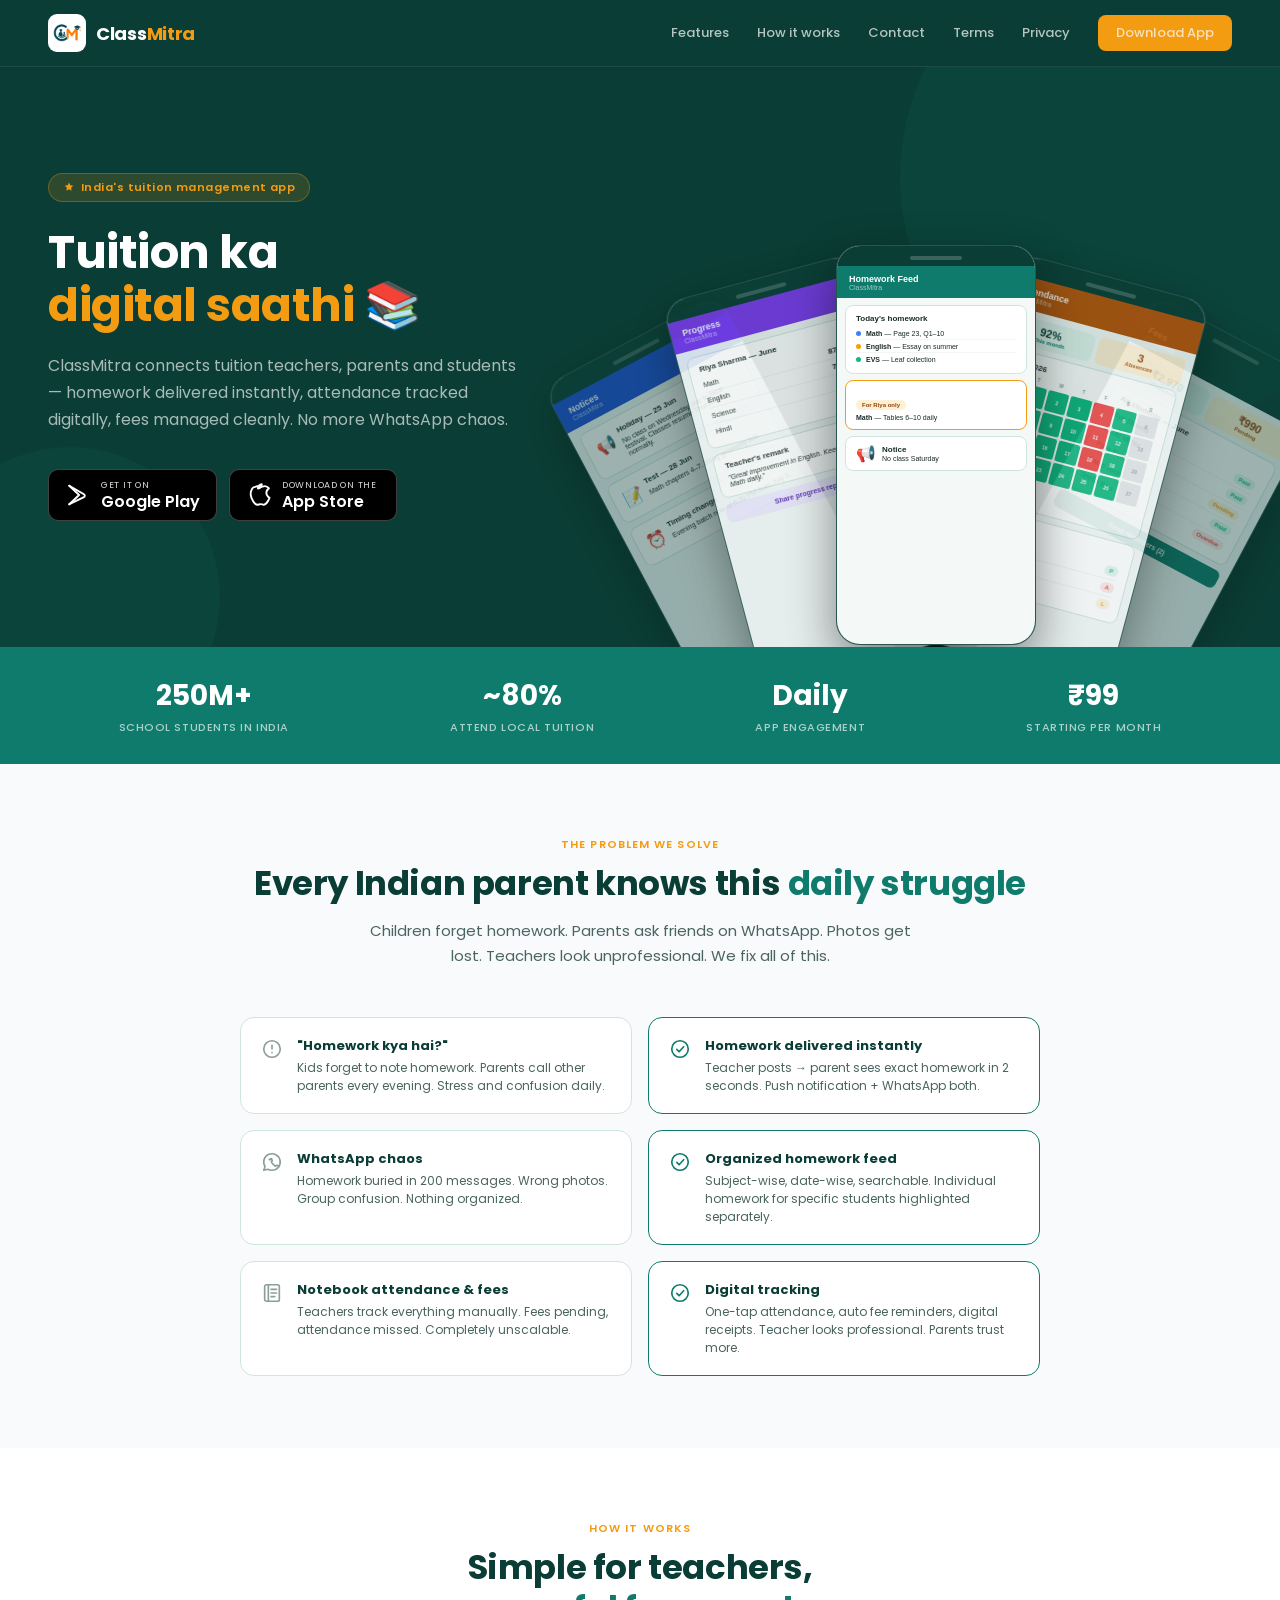
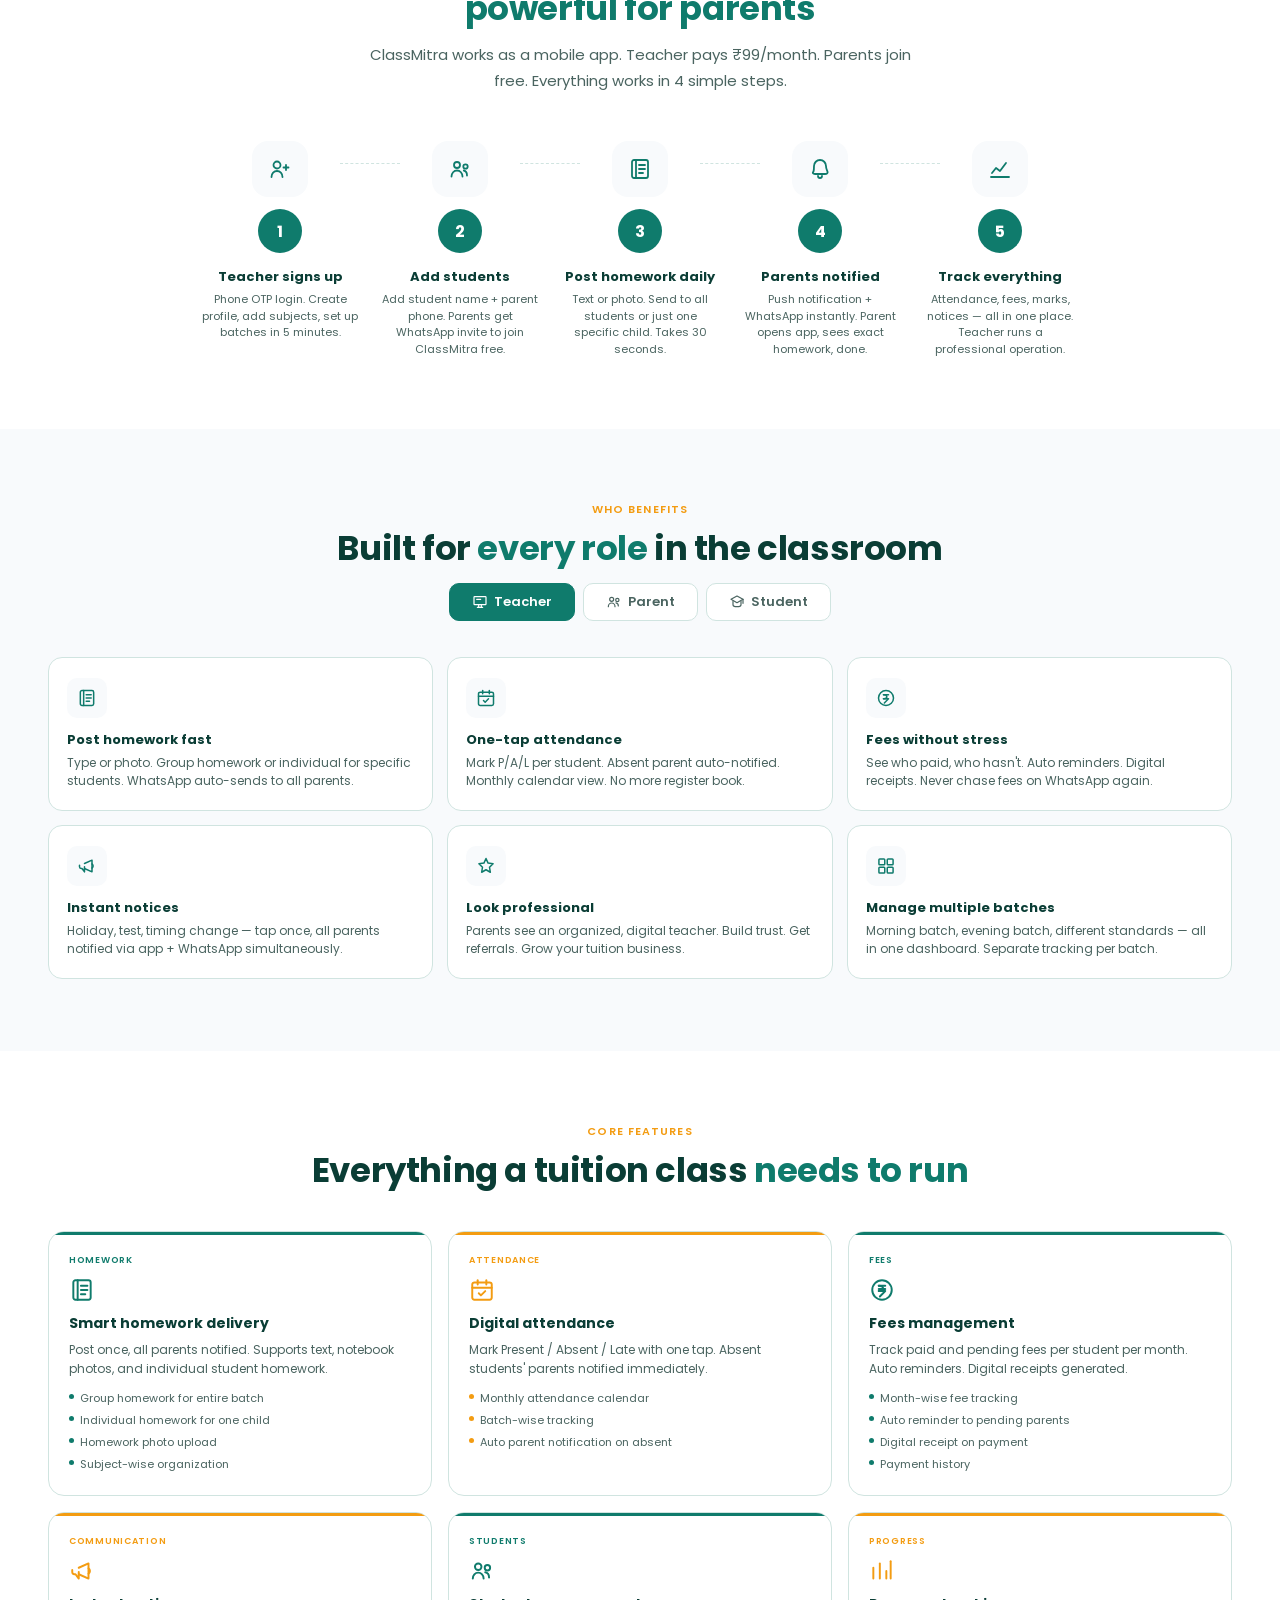
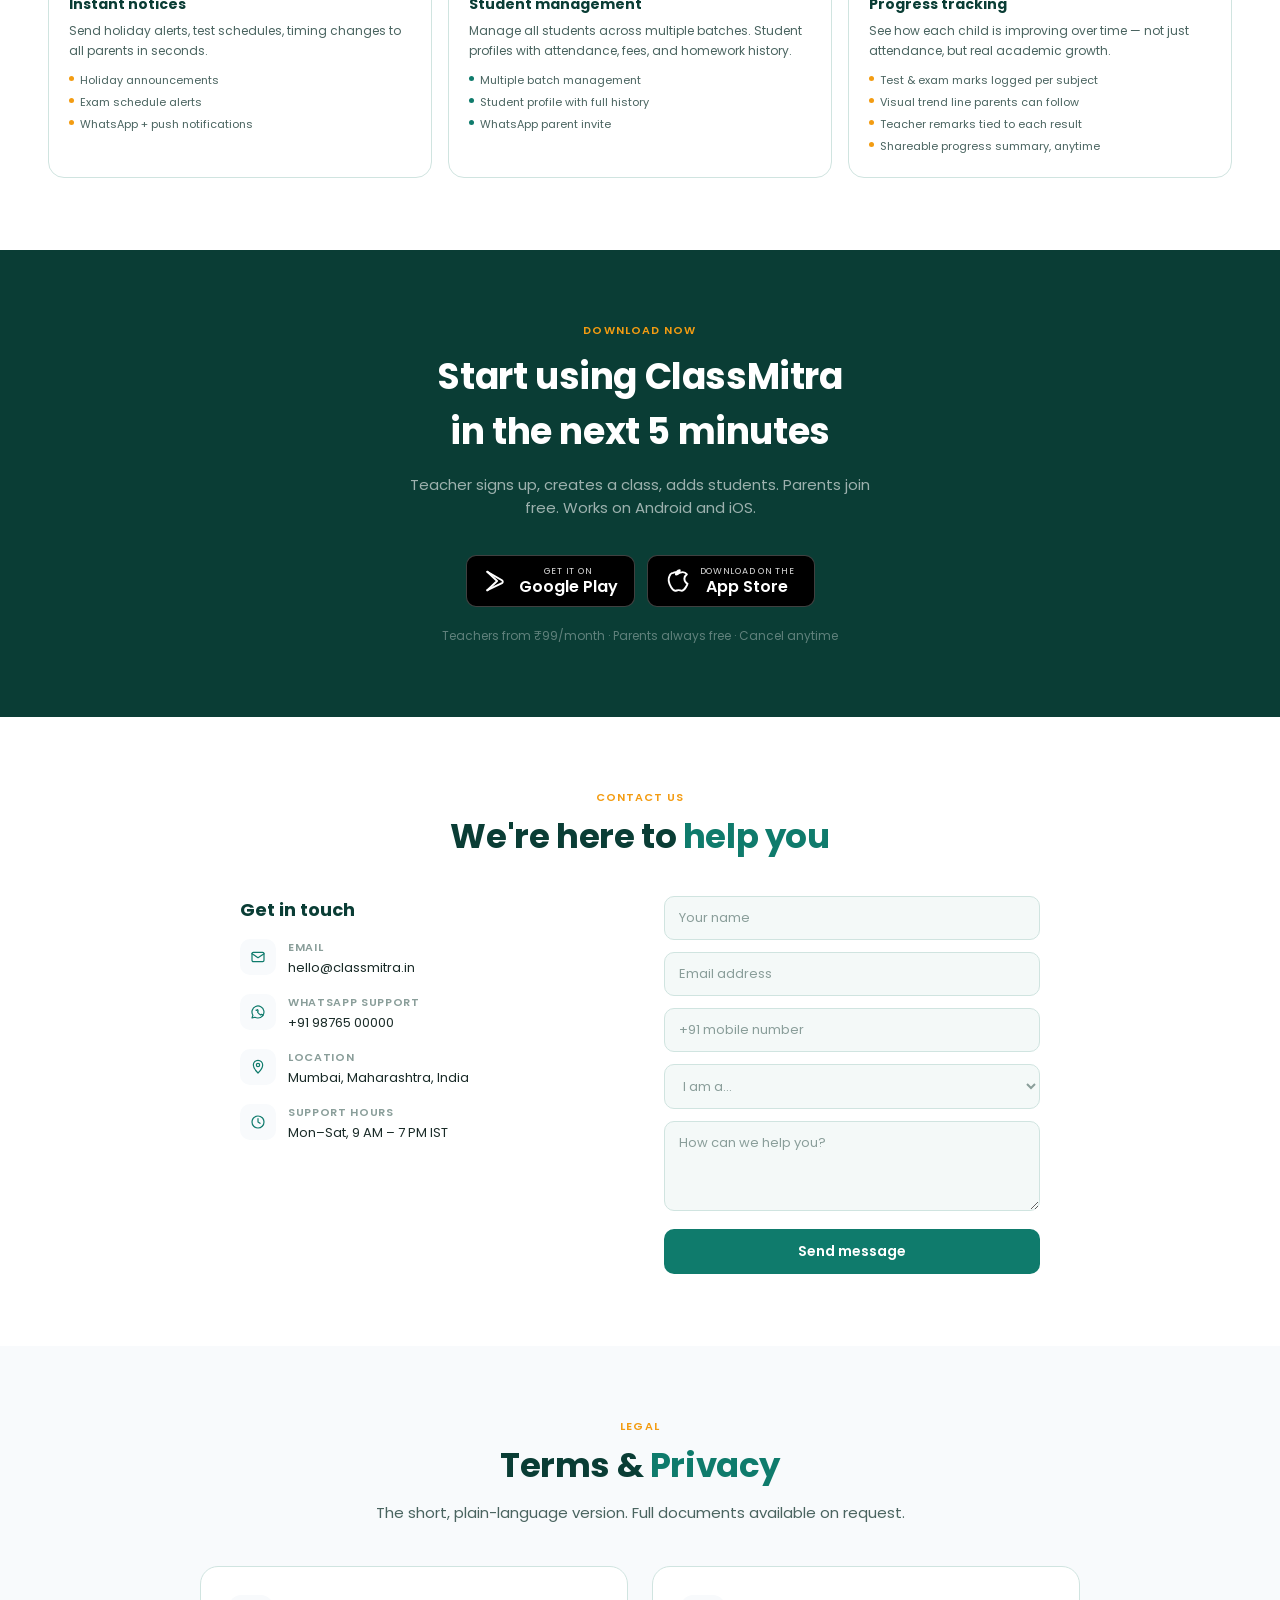
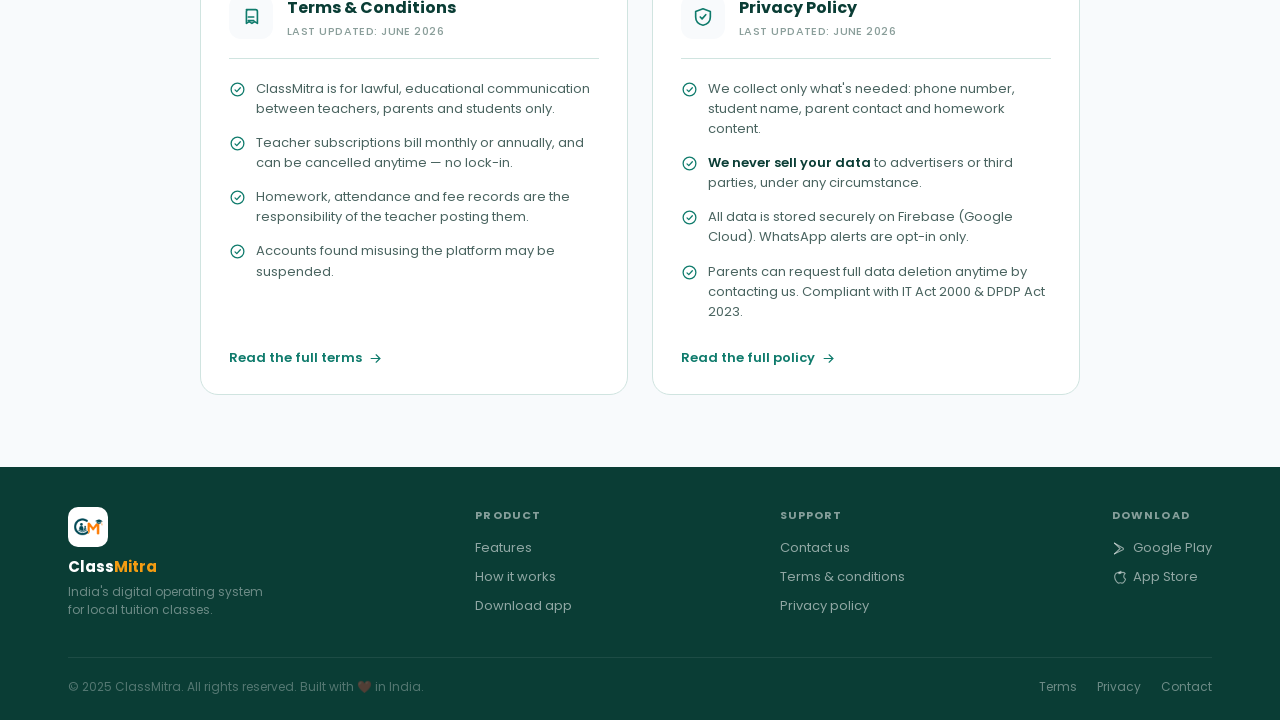
==== commit c0e40689: "changes cm" ====
--- a/index.html
+++ b/index.html
@@ -285,21 +285,20 @@
     }
 
     /* Each phone card */
-    ..fan-card {
+    .fan-card {
       position: absolute;
       width: 200px;
       height: 400px;
       border-radius: 24px;
       overflow: hidden;
-      border: 1.5px solid rgba(255,255,255,0.12);
-      box-shadow: 0 20px 48px rgba(0,0,0,0.45);
+      border: 1.5px solid rgba(255, 255, 255, 0.12);
+      box-shadow: 0 20px 48px rgba(0, 0, 0, 0.45);
       background: #0A3D35;
-      transition: transform 0.7s cubic-bezier(0.4,0,0.2,1), opacity 0.7s ease, z-index 0s;
+      transition: transform 0.7s cubic-bezier(0.4, 0, 0.2, 1), opacity 0.7s ease, z-index 0s;
       transform-origin: bottom center;
       left: 20%;
       bottom: 40%;
     }
-
 
     /* Slot positions: index 0=center(active), 1=right1, 2=right2, -1=left1, -2=left2 */
     .fan-card[data-slot="0"] {
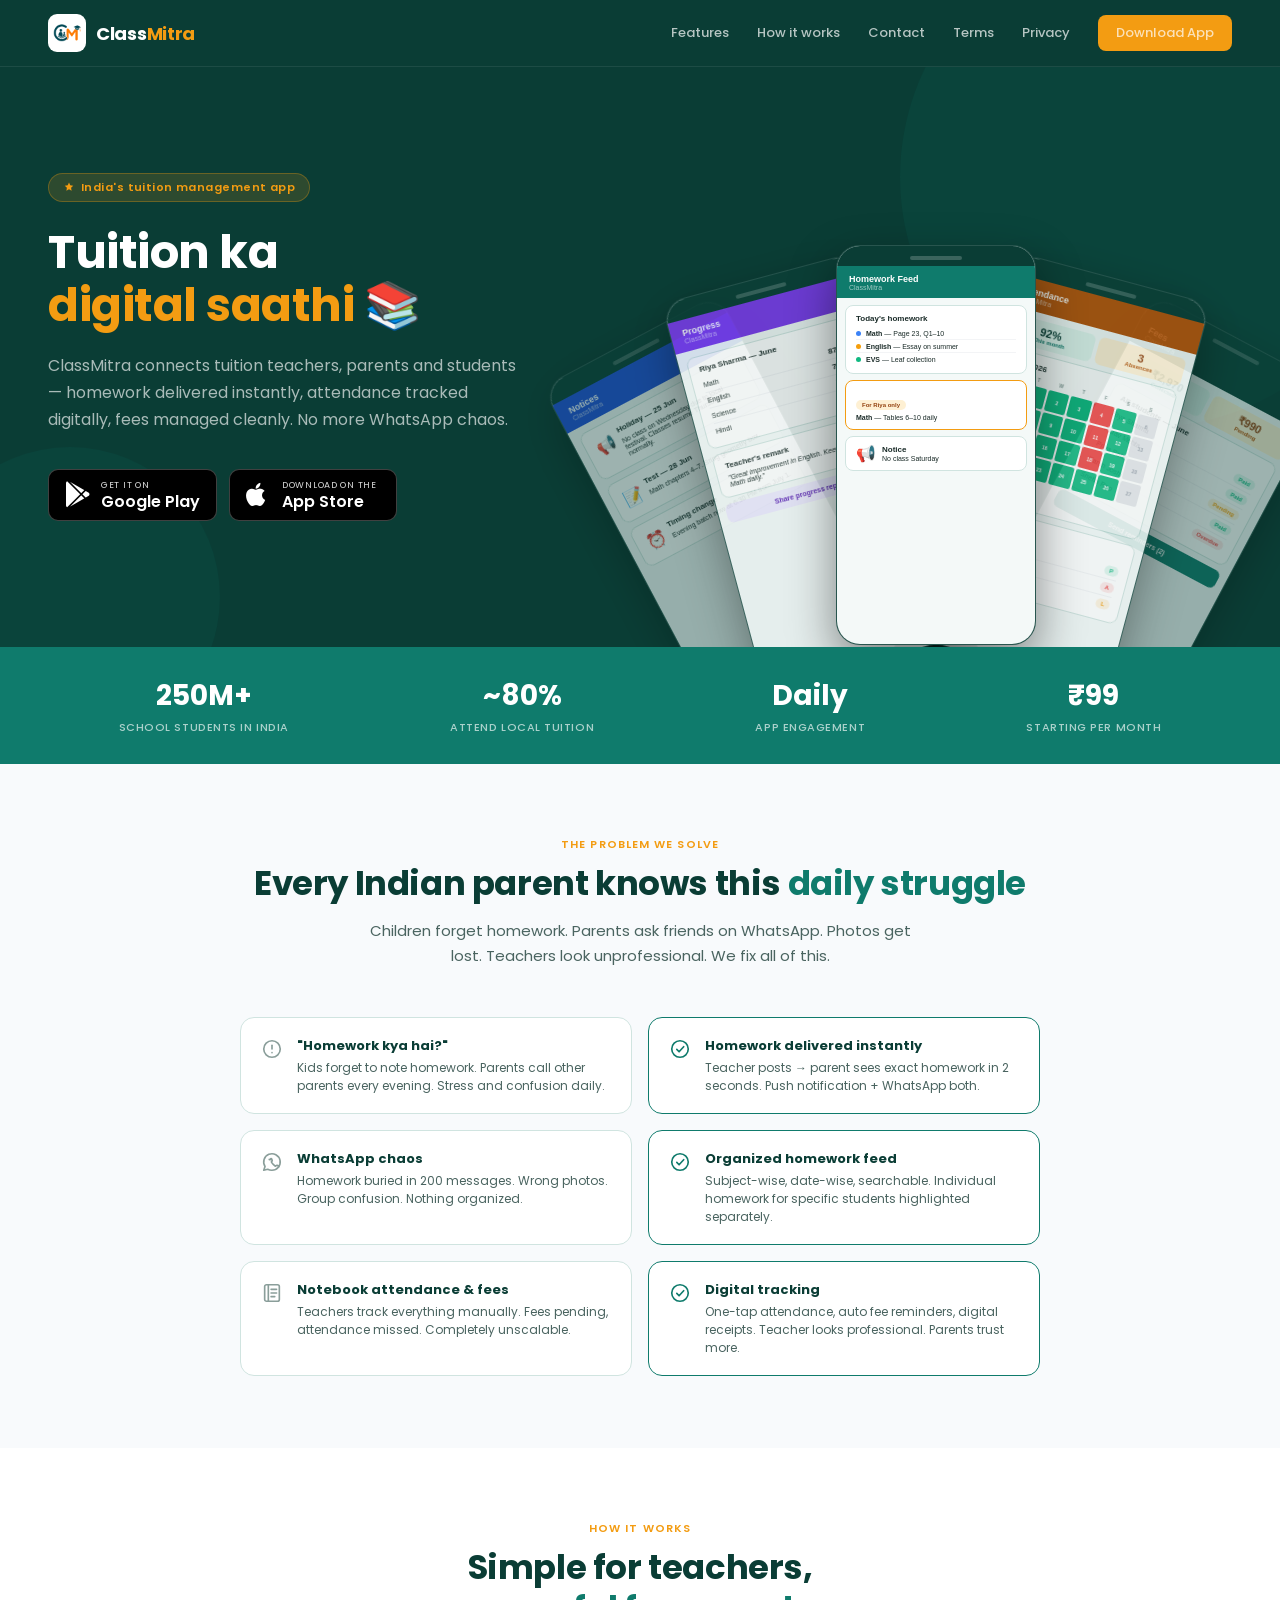
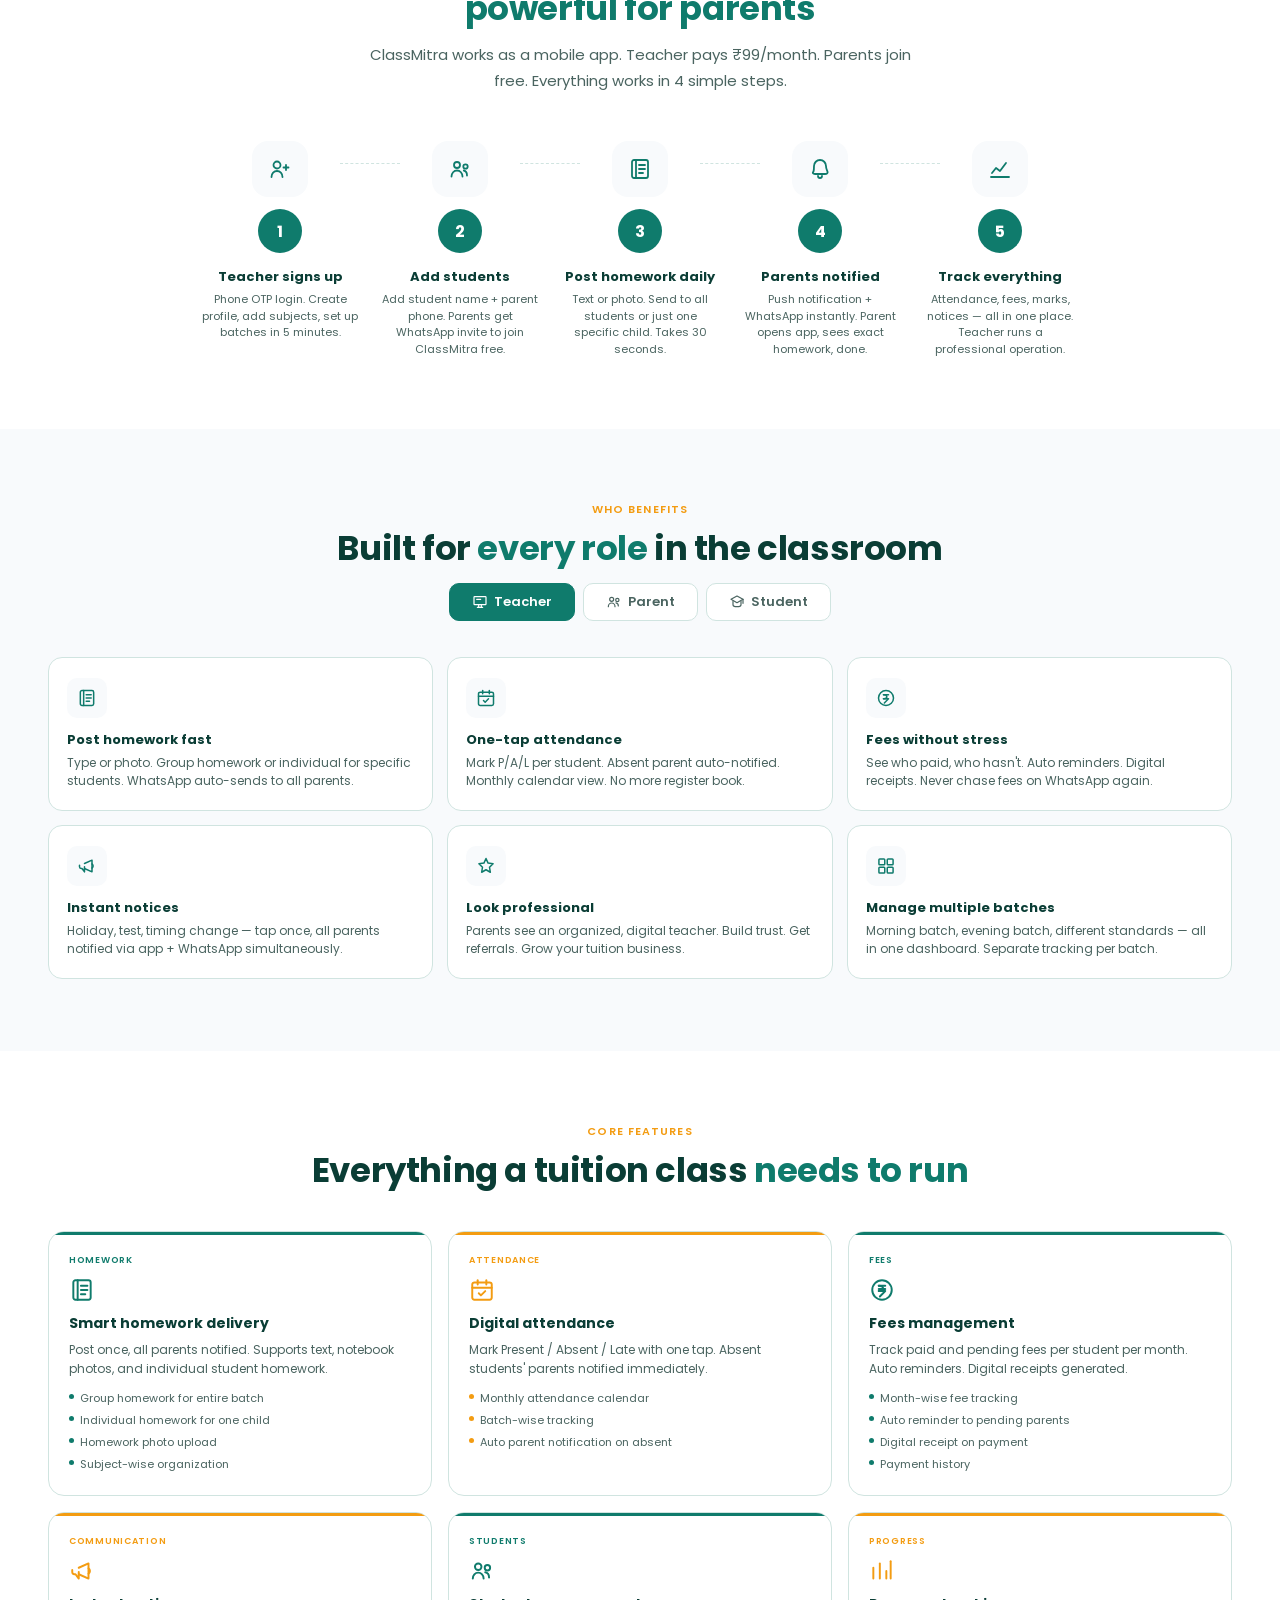
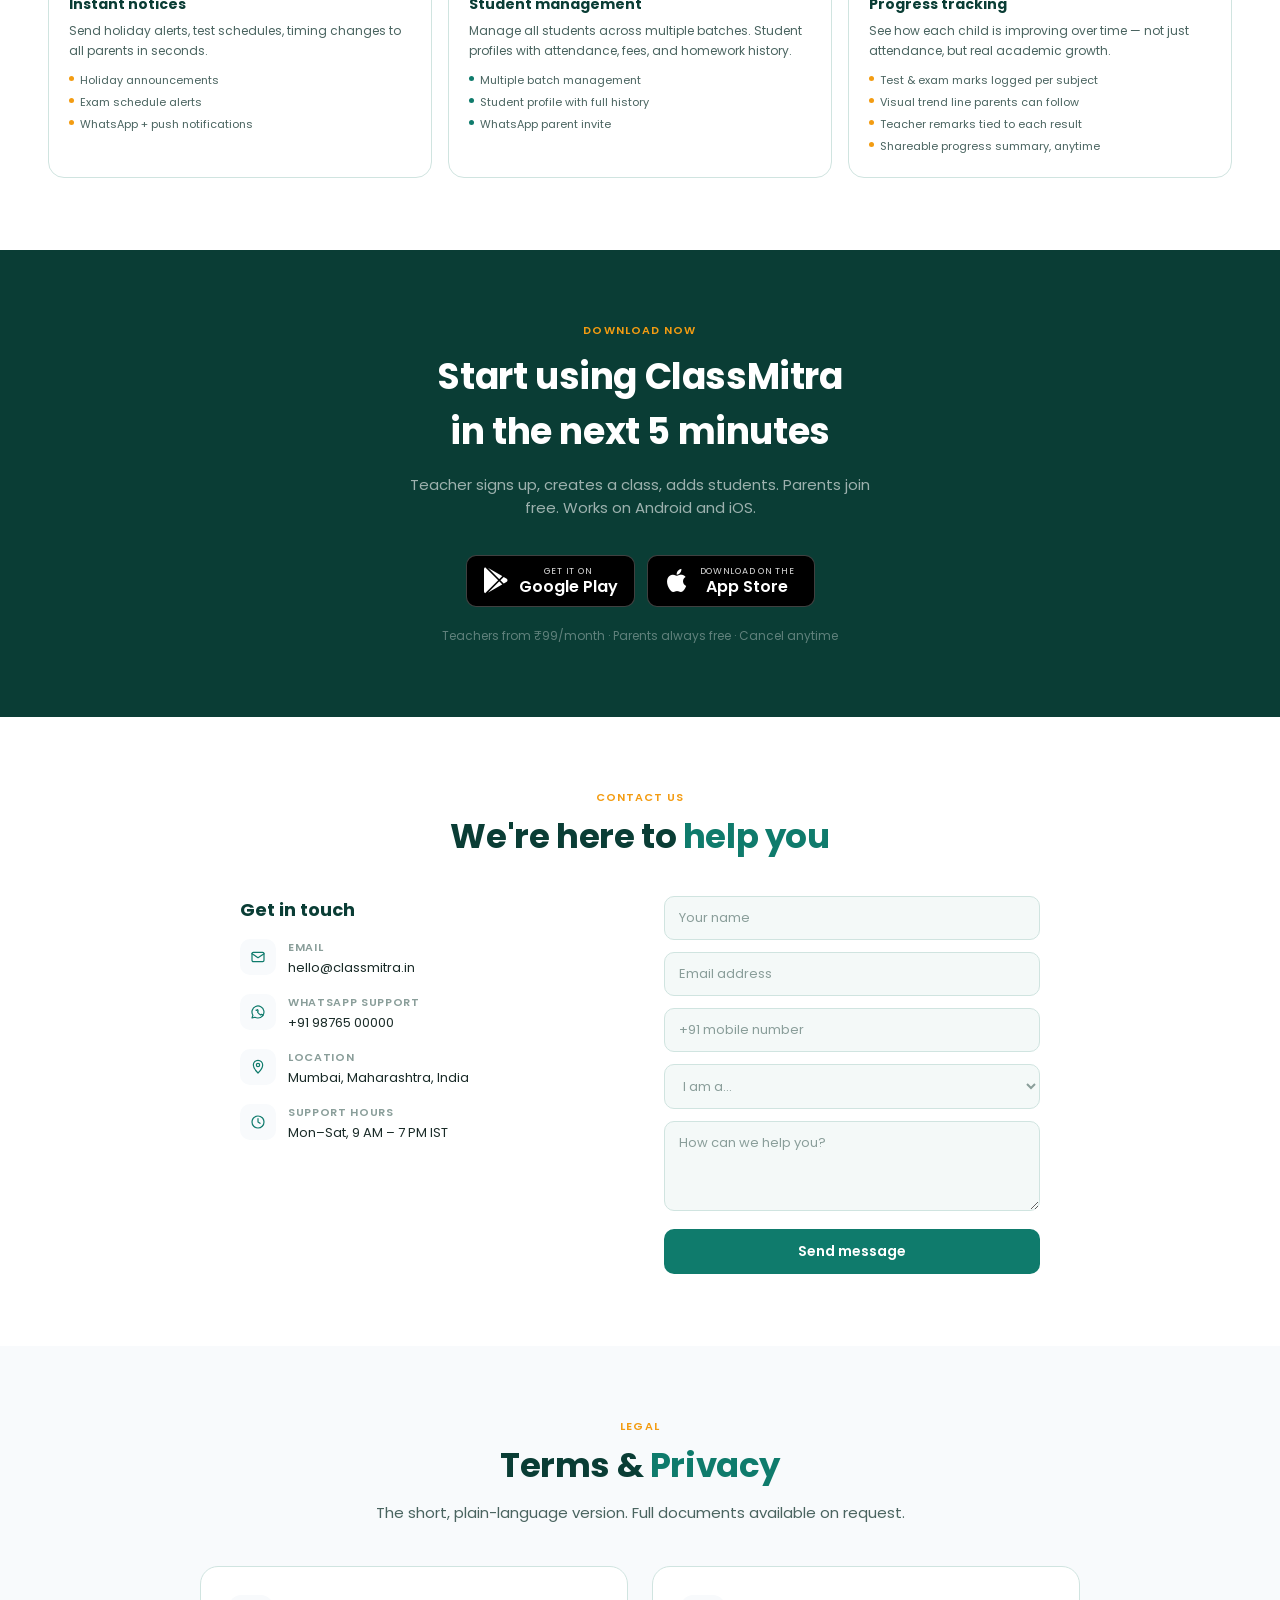
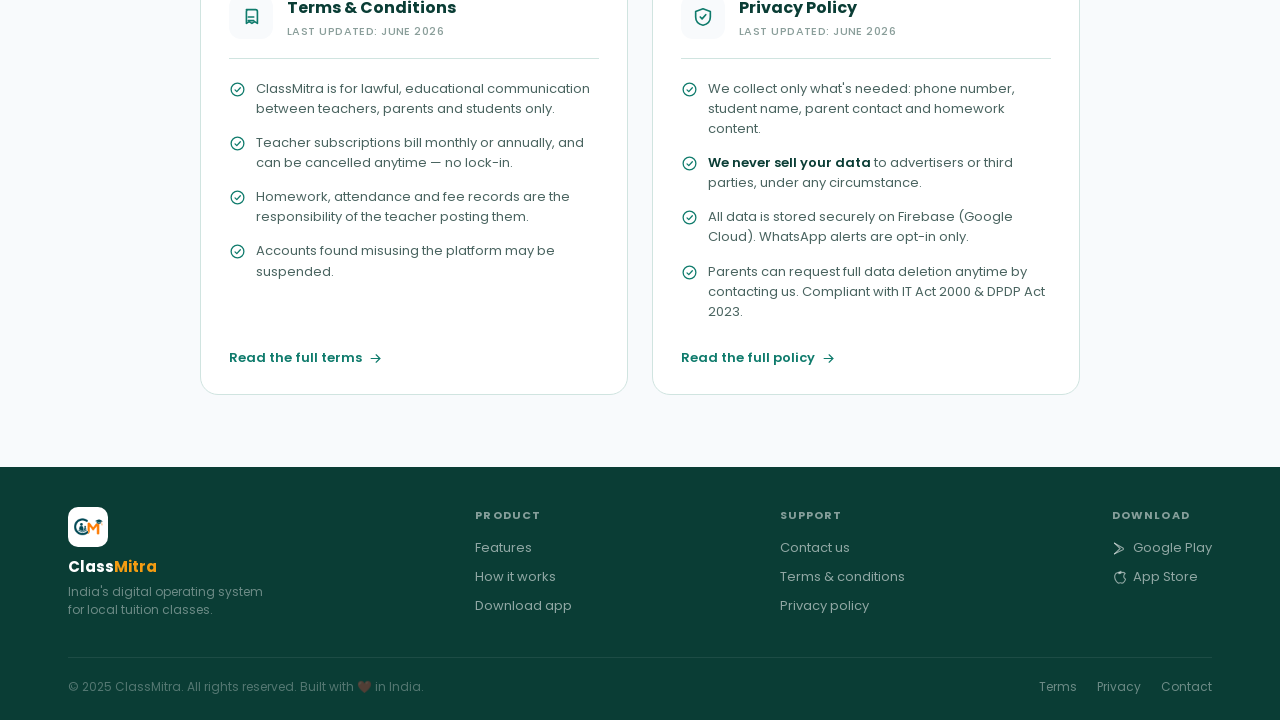
==== commit 3232e40a: "changes cmi" ====
--- a/index.html
+++ b/index.html
@@ -6,6 +6,7 @@
   <meta name="viewport" content="width=device-width, initial-scale=1.0">
   <title>ClassMitra — India's Tuition Management App</title>
   <link rel="preconnect" href="https://fonts.googleapis.com">
+  <link rel="stylesheet" href="https://cdnjs.cloudflare.com/ajax/libs/font-awesome/6.7.2/css/all.min.css">
   <link rel="preconnect" href="https://fonts.gstatic.com" crossorigin>
   <link href="https://fonts.googleapis.com/css2?family=Poppins:wght@400;500;600;700;800&display=swap" rel="stylesheet">
 
@@ -1653,23 +1654,15 @@
         digitally, fees managed cleanly. No more WhatsApp chaos.</p>
       <div class="hero-btns">
         <a href="#" class="btn-store">
-          <svg class="icon" viewBox="0 0 24 24" fill="none" stroke="currentColor" stroke-width="1.8"
-            stroke-linecap="round" stroke-linejoin="round" aria-hidden="true">
-            <path d="M4 3.5l13.5 7.8c1 .6 1 2 0 2.6L4 20.5" />
-            <path d="M4 3.5l9 8.5-9 8.5" />
-          </svg>
+          <i class="fa-brands fa-google-play"></i>
           <div>
-            <div class="btn-store-sub">Get it on</div>
+            <div class="btn-store-sub">GET IT ON</div>
             <div class="btn-store-main">Google Play</div>
           </div>
         </a>
+
         <a href="#" class="btn-store">
-          <svg class="icon" viewBox="0 0 24 24" fill="none" stroke="currentColor" stroke-width="1.8"
-            stroke-linecap="round" stroke-linejoin="round" aria-hidden="true">
-            <path
-              d="M8.5 4.5c-1.4 0-2.7 1.1-3.4 2.7C3.9 9.7 4.3 14 6.6 17.7c1 1.6 2.2 3.3 3.8 3.3 1.1 0 1.6-.6 3-.6 1.4 0 1.8.6 3 .6 1.6 0 2.7-1.6 3.7-3.1 1.1-1.7 1.6-3.4 1.6-3.5-.1 0-2.9-1.1-2.9-4.4 0-2.8 2.2-4.1 2.3-4.2-1.3-1.8-3.2-2-3.8-2-1.5 0-2.7.9-3.5.9-.8 0-1.9-.9-3.3-.9z" />
-            <path d="M14.5 2c.1 1-.3 2-.9 2.7-.6.8-1.6 1.4-2.6 1.3-.1-1 .4-2 1-2.7C12.6 2.5 13.6 2 14.5 2z" />
-          </svg>
+          <i class="fa-brands fa-apple"></i>
           <div>
             <div class="btn-store-sub">Download on the</div>
             <div class="btn-store-main">App Store</div>
@@ -2243,22 +2236,13 @@
       <h2>Start using ClassMitra<br>in the next 5 minutes</h2>
       <p>Teacher signs up, creates a class, adds students. Parents join free. Works on Android and iOS.</p>
       <div class="cta-btns">
-        <a href="#" class="btn-store"><svg class="icon" viewBox="0 0 24 24" fill="none" stroke="currentColor"
-            stroke-width="1.8" stroke-linecap="round" stroke-linejoin="round" aria-hidden="true">
-            <path d="M4 3.5l13.5 7.8c1 .6 1 2 0 2.6L4 20.5" />
-            <path d="M4 3.5l9 8.5-9 8.5" />
-          </svg>
+        <a href="#" class="btn-store"><i class="fa-brands fa-google-play"></i>
           <div>
             <div class="btn-store-sub">Get it on</div>
             <div class="btn-store-main">Google Play</div>
           </div>
         </a>
-        <a href="#" class="btn-store"><svg class="icon" viewBox="0 0 24 24" fill="none" stroke="currentColor"
-            stroke-width="1.8" stroke-linecap="round" stroke-linejoin="round" aria-hidden="true">
-            <path
-              d="M8.5 4.5c-1.4 0-2.7 1.1-3.4 2.7C3.9 9.7 4.3 14 6.6 17.7c1 1.6 2.2 3.3 3.8 3.3 1.1 0 1.6-.6 3-.6 1.4 0 1.8.6 3 .6 1.6 0 2.7-1.6 3.7-3.1 1.1-1.7 1.6-3.4 1.6-3.5-.1 0-2.9-1.1-2.9-4.4 0-2.8 2.2-4.1 2.3-4.2-1.3-1.8-3.2-2-3.8-2-1.5 0-2.7.9-3.5.9-.8 0-1.9-.9-3.3-.9z" />
-            <path d="M14.5 2c.1 1-.3 2-.9 2.7-.6.8-1.6 1.4-2.6 1.3-.1-1 .4-2 1-2.7C12.6 2.5 13.6 2 14.5 2z" />
-          </svg>
+        <a href="#" class="btn-store"><i class="fa-brands fa-apple"></i>
           <div>
             <div class="btn-store-sub">Download on the</div>
             <div class="btn-store-main">App Store</div>
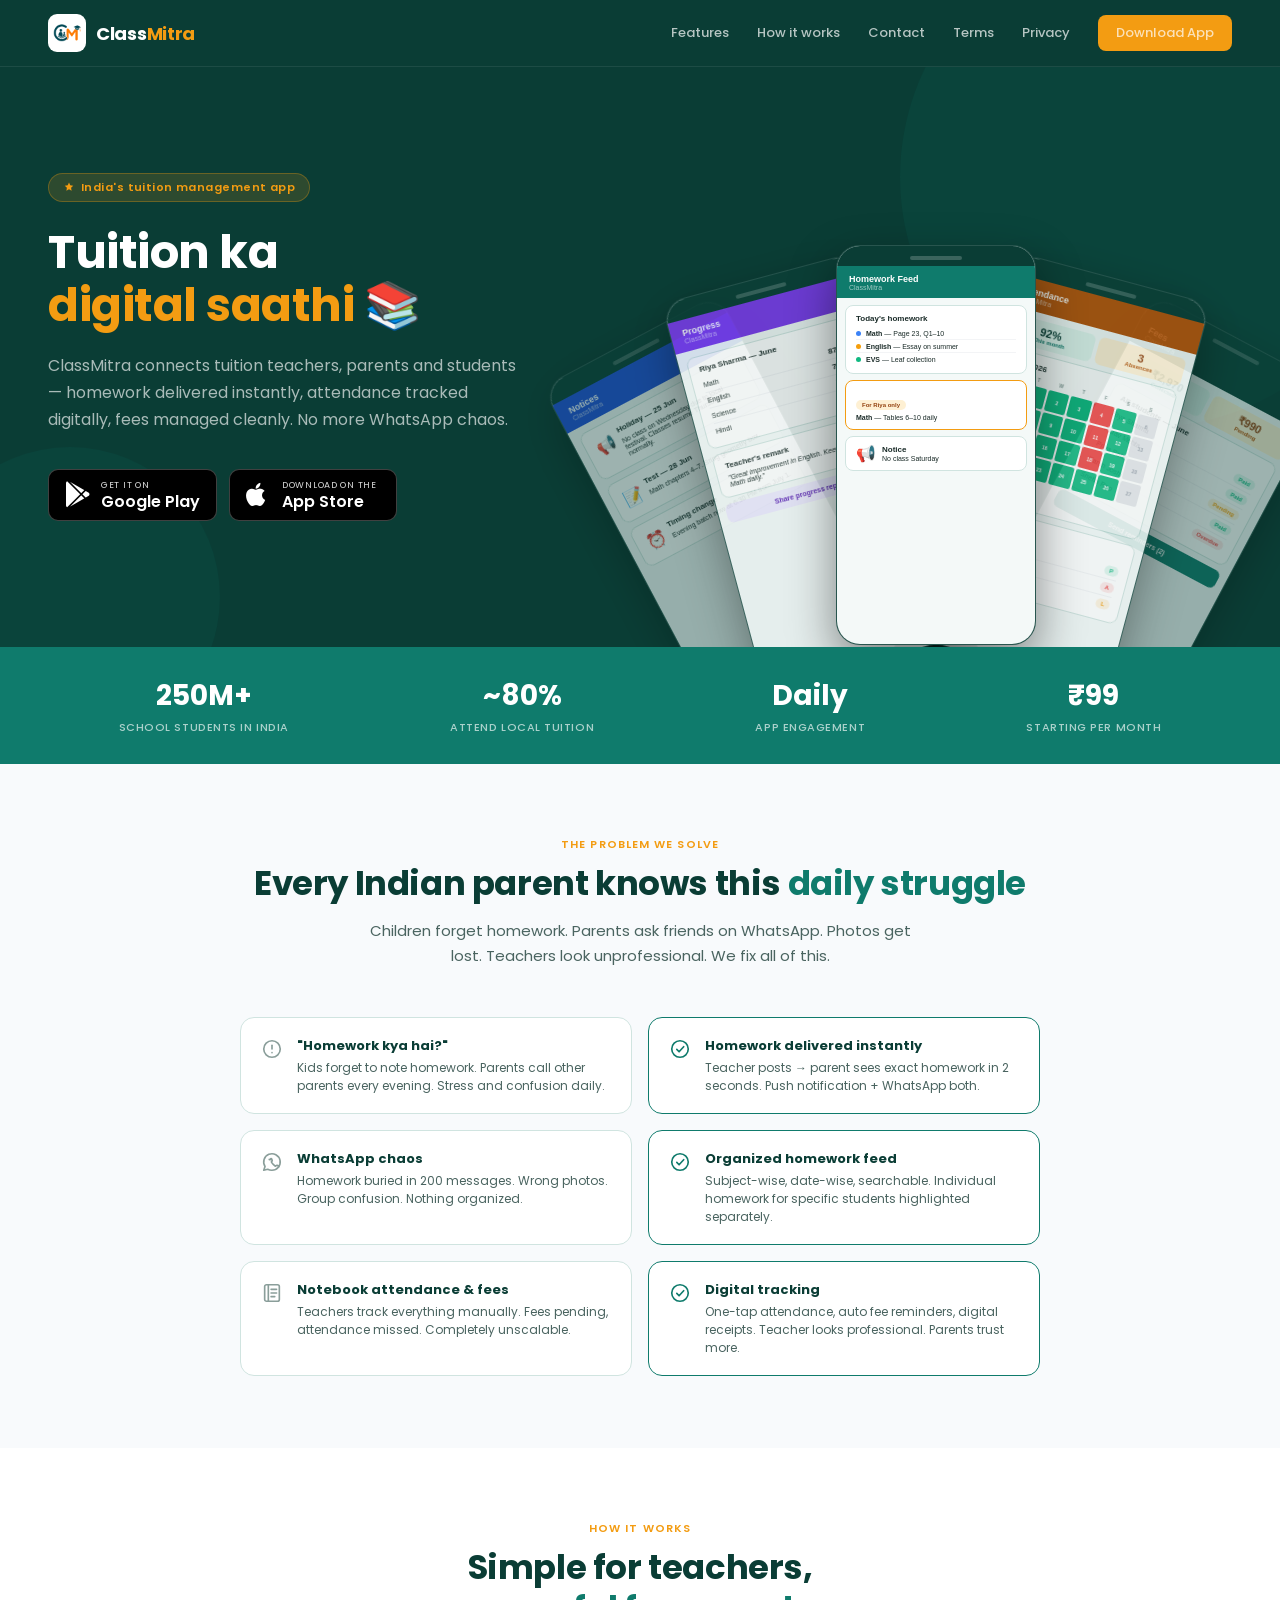
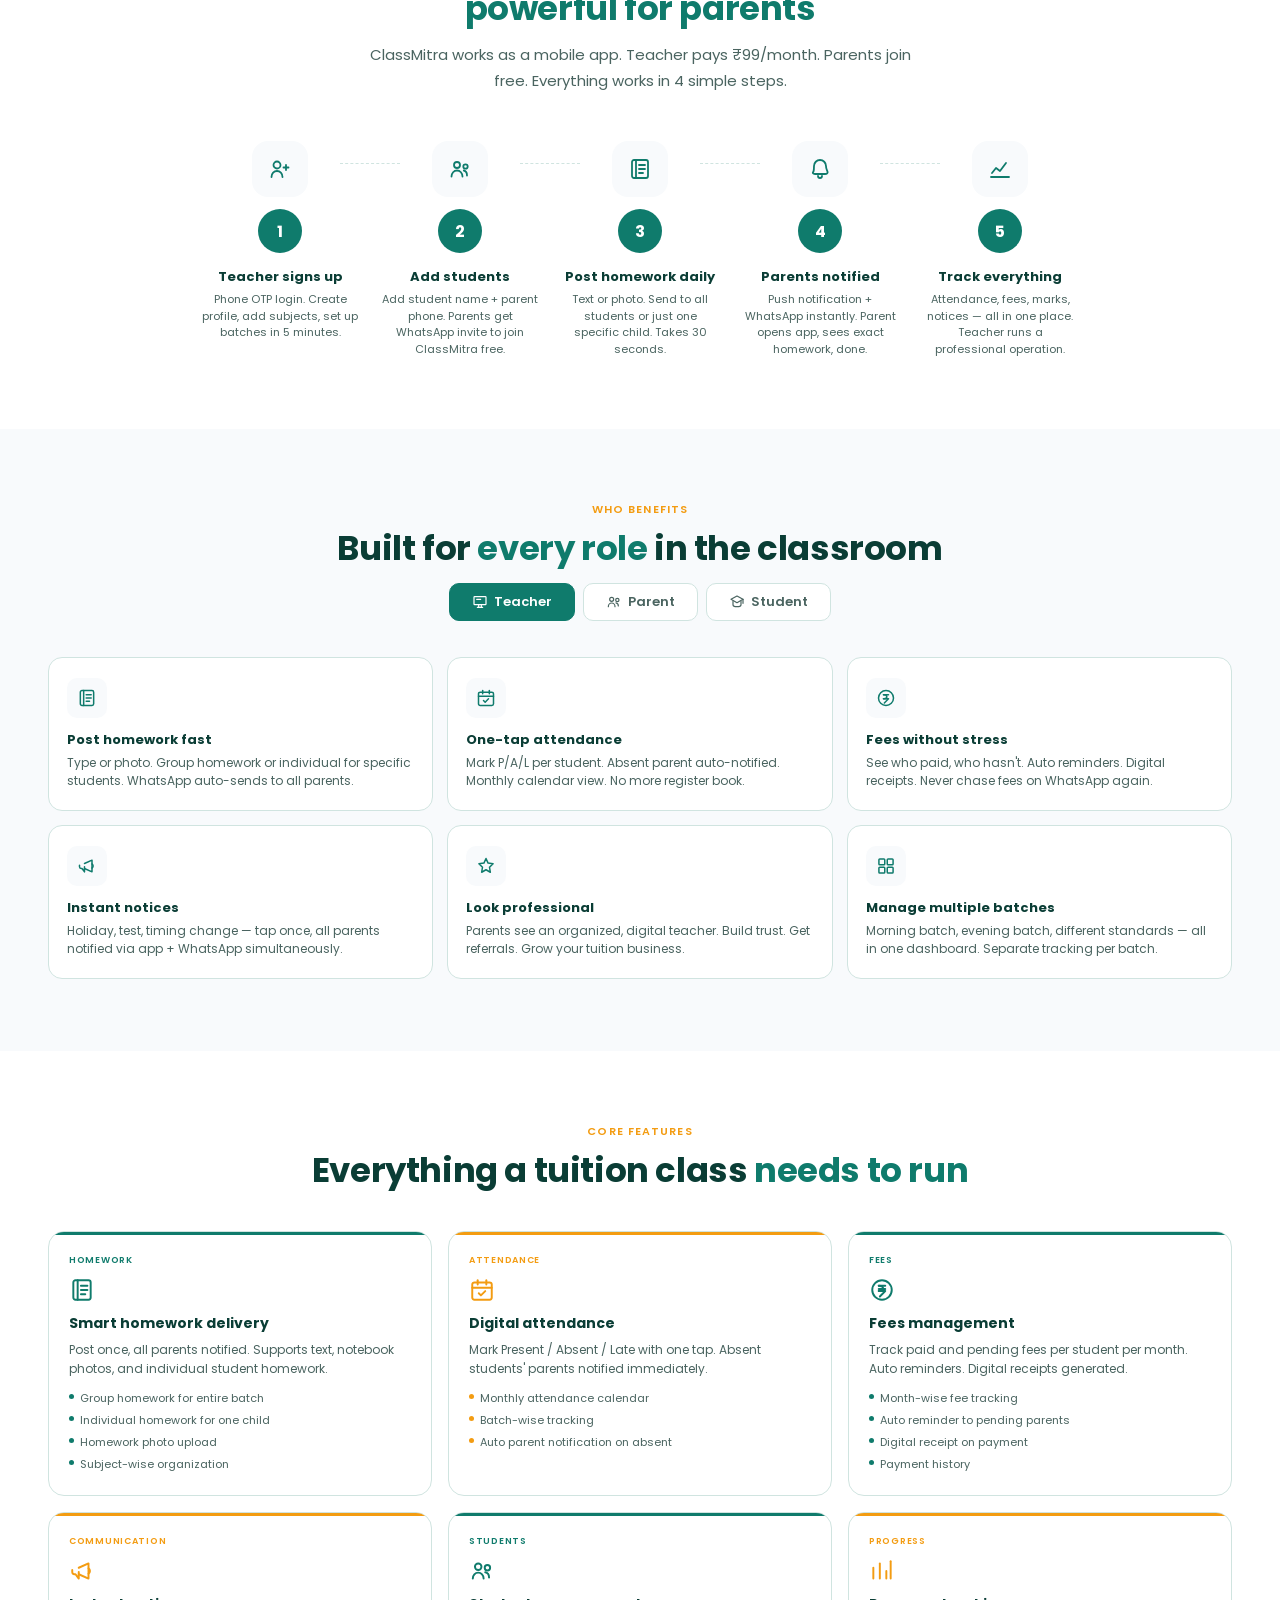
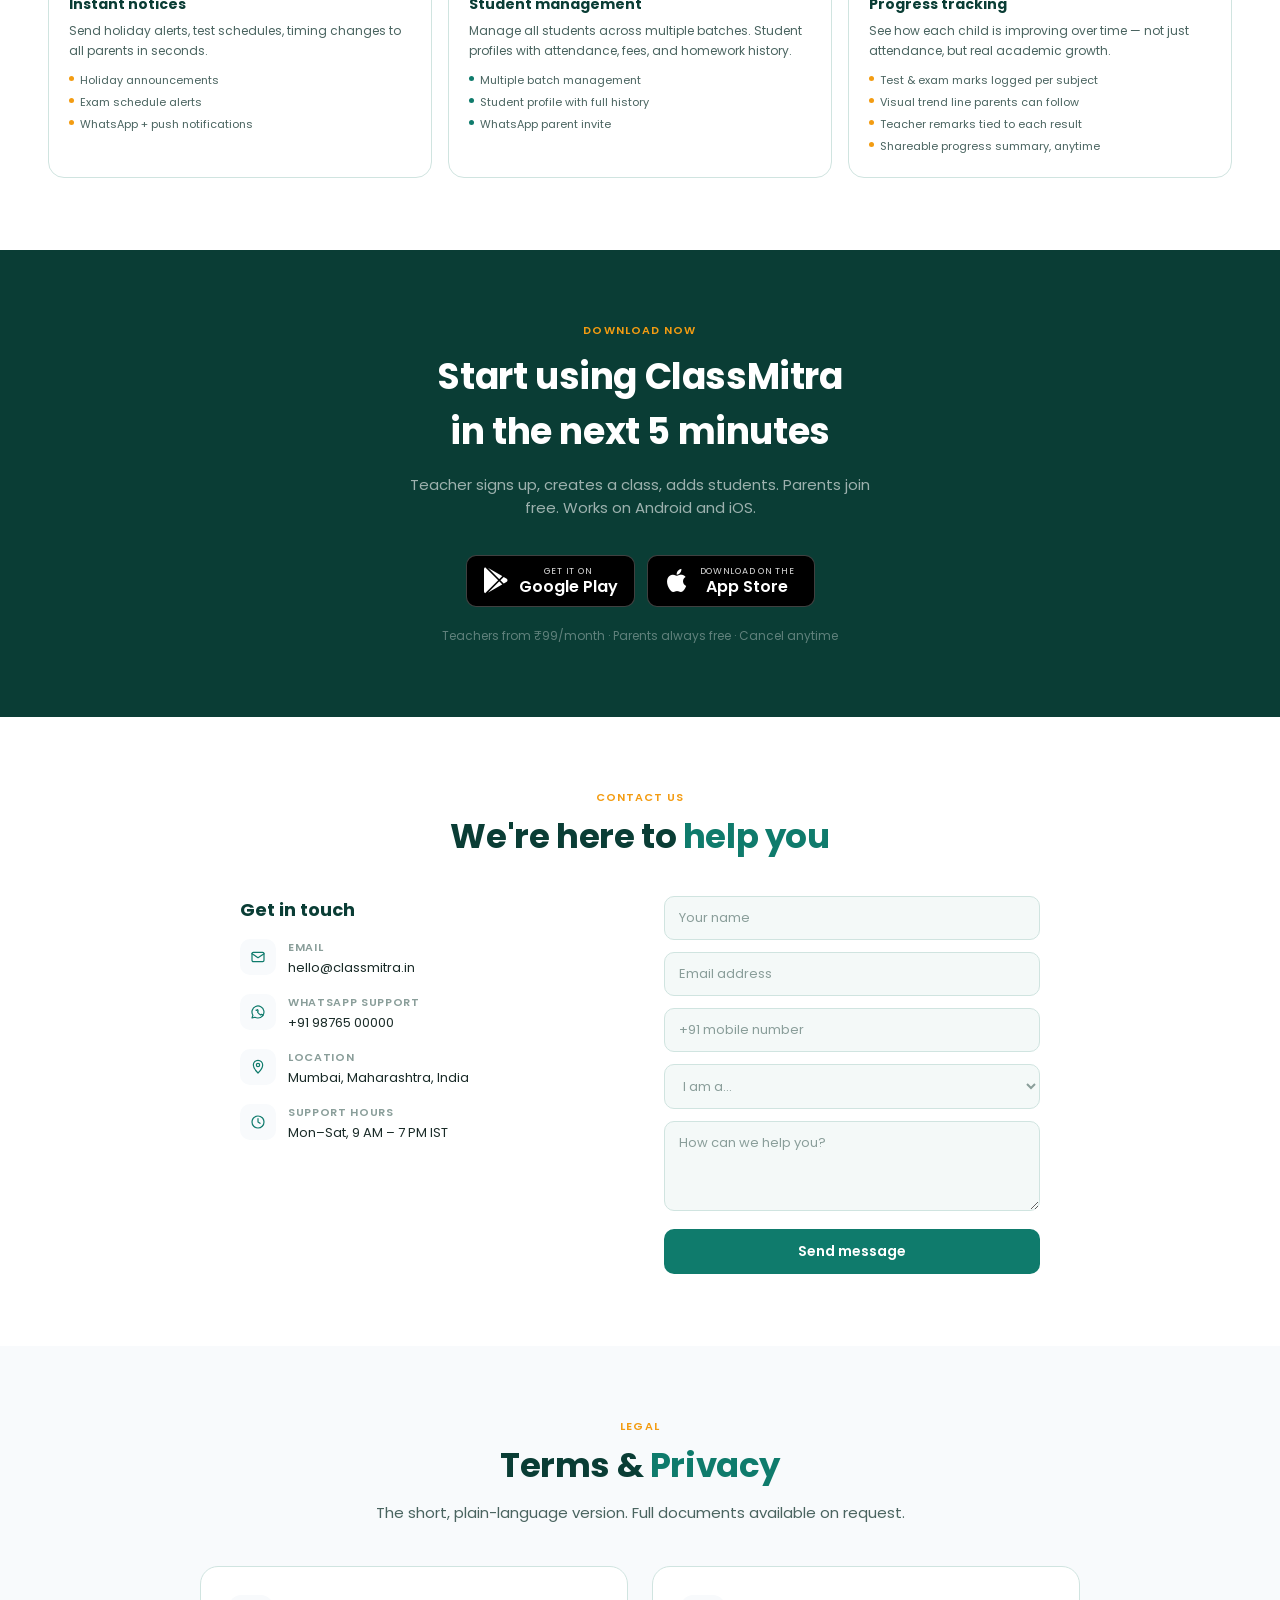
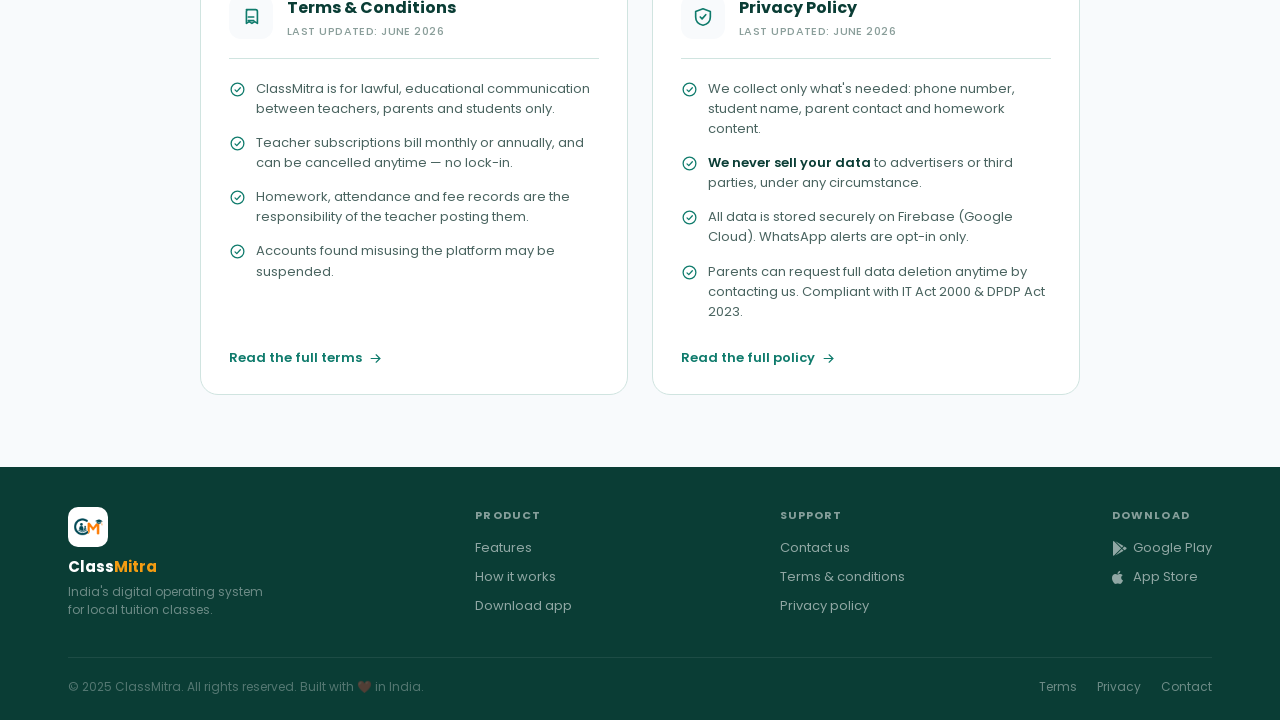
==== commit d15e1e96: "changes cmi" ====
--- a/index.html
+++ b/index.html
@@ -2496,17 +2496,8 @@
       </div>
       <div>
         <div class="footer-links-title">Download</div>
-        <a class="footer-link" href="#"><svg class="icon" viewBox="0 0 24 24" fill="none" stroke="currentColor"
-            stroke-width="1.8" stroke-linecap="round" stroke-linejoin="round" aria-hidden="true">
-            <path d="M4 3.5l13.5 7.8c1 .6 1 2 0 2.6L4 20.5" />
-            <path d="M4 3.5l9 8.5-9 8.5" />
-          </svg>Google Play</a>
-        <a class="footer-link" href="#"><svg class="icon" viewBox="0 0 24 24" fill="none" stroke="currentColor"
-            stroke-width="1.8" stroke-linecap="round" stroke-linejoin="round" aria-hidden="true">
-            <path
-              d="M8.5 4.5c-1.4 0-2.7 1.1-3.4 2.7C3.9 9.7 4.3 14 6.6 17.7c1 1.6 2.2 3.3 3.8 3.3 1.1 0 1.6-.6 3-.6 1.4 0 1.8.6 3 .6 1.6 0 2.7-1.6 3.7-3.1 1.1-1.7 1.6-3.4 1.6-3.5-.1 0-2.9-1.1-2.9-4.4 0-2.8 2.2-4.1 2.3-4.2-1.3-1.8-3.2-2-3.8-2-1.5 0-2.7.9-3.5.9-.8 0-1.9-.9-3.3-.9z" />
-            <path d="M14.5 2c.1 1-.3 2-.9 2.7-.6.8-1.6 1.4-2.6 1.3-.1-1 .4-2 1-2.7C12.6 2.5 13.6 2 14.5 2z" />
-          </svg>App Store</a>
+        <a class="footer-link" href="#"><i class="fa-brands fa-google-play"></i>Google Play</a>
+        <a class="footer-link" href="#"><i class="fa-brands fa-apple"></i>App Store</a>
       </div>
     </div>
     <div class="footer-bottom">
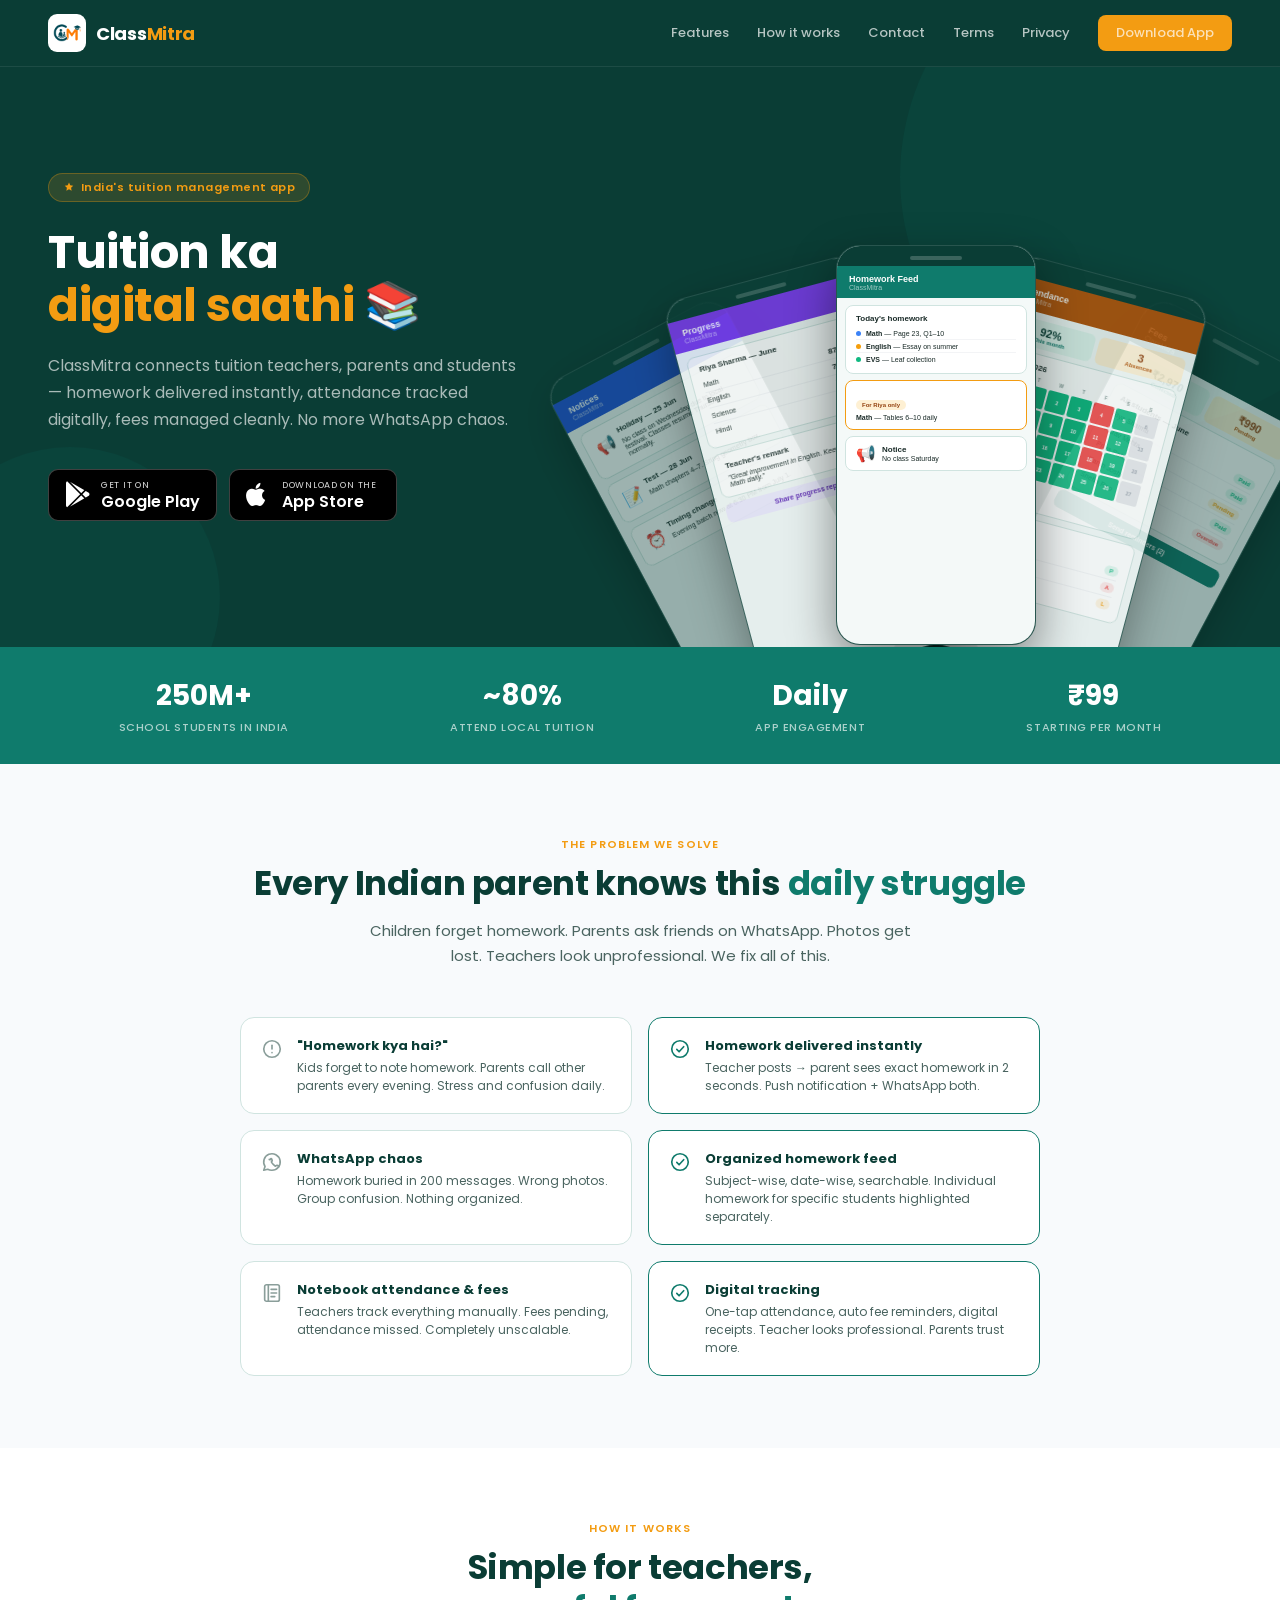
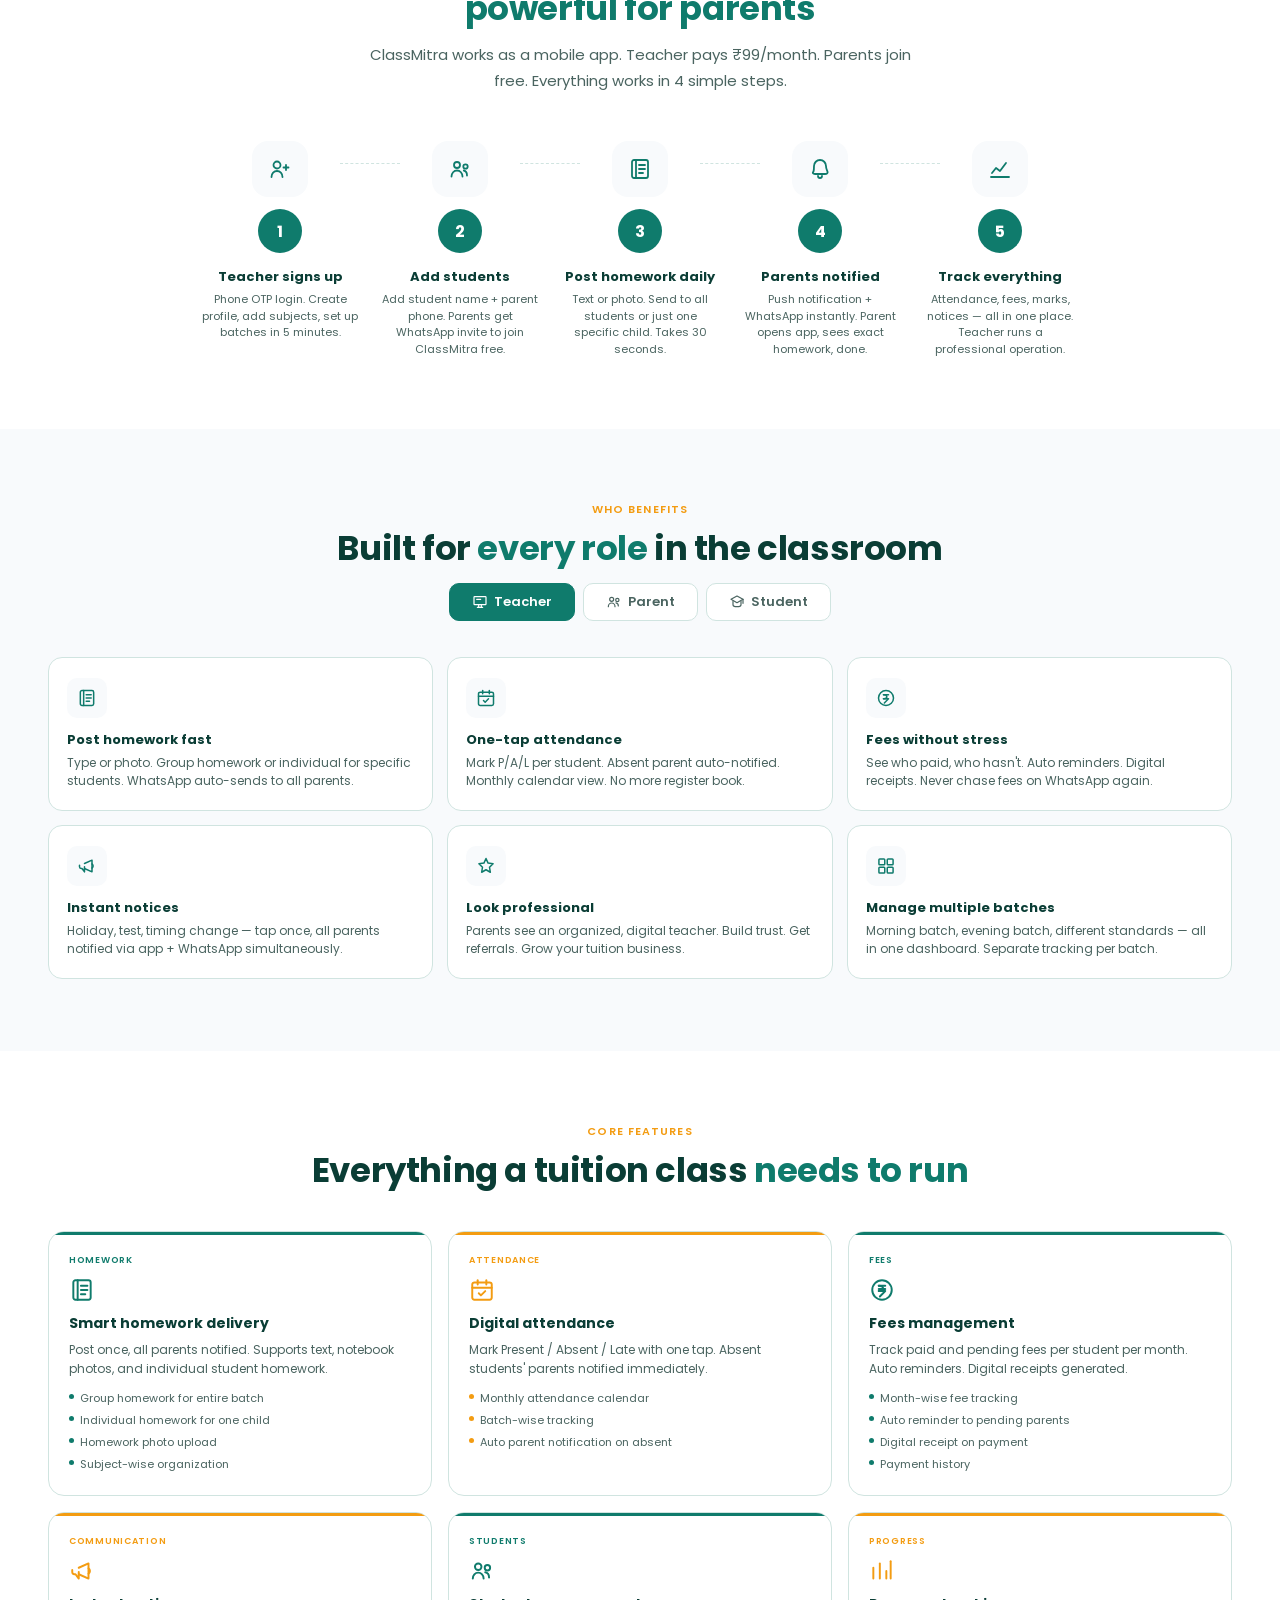
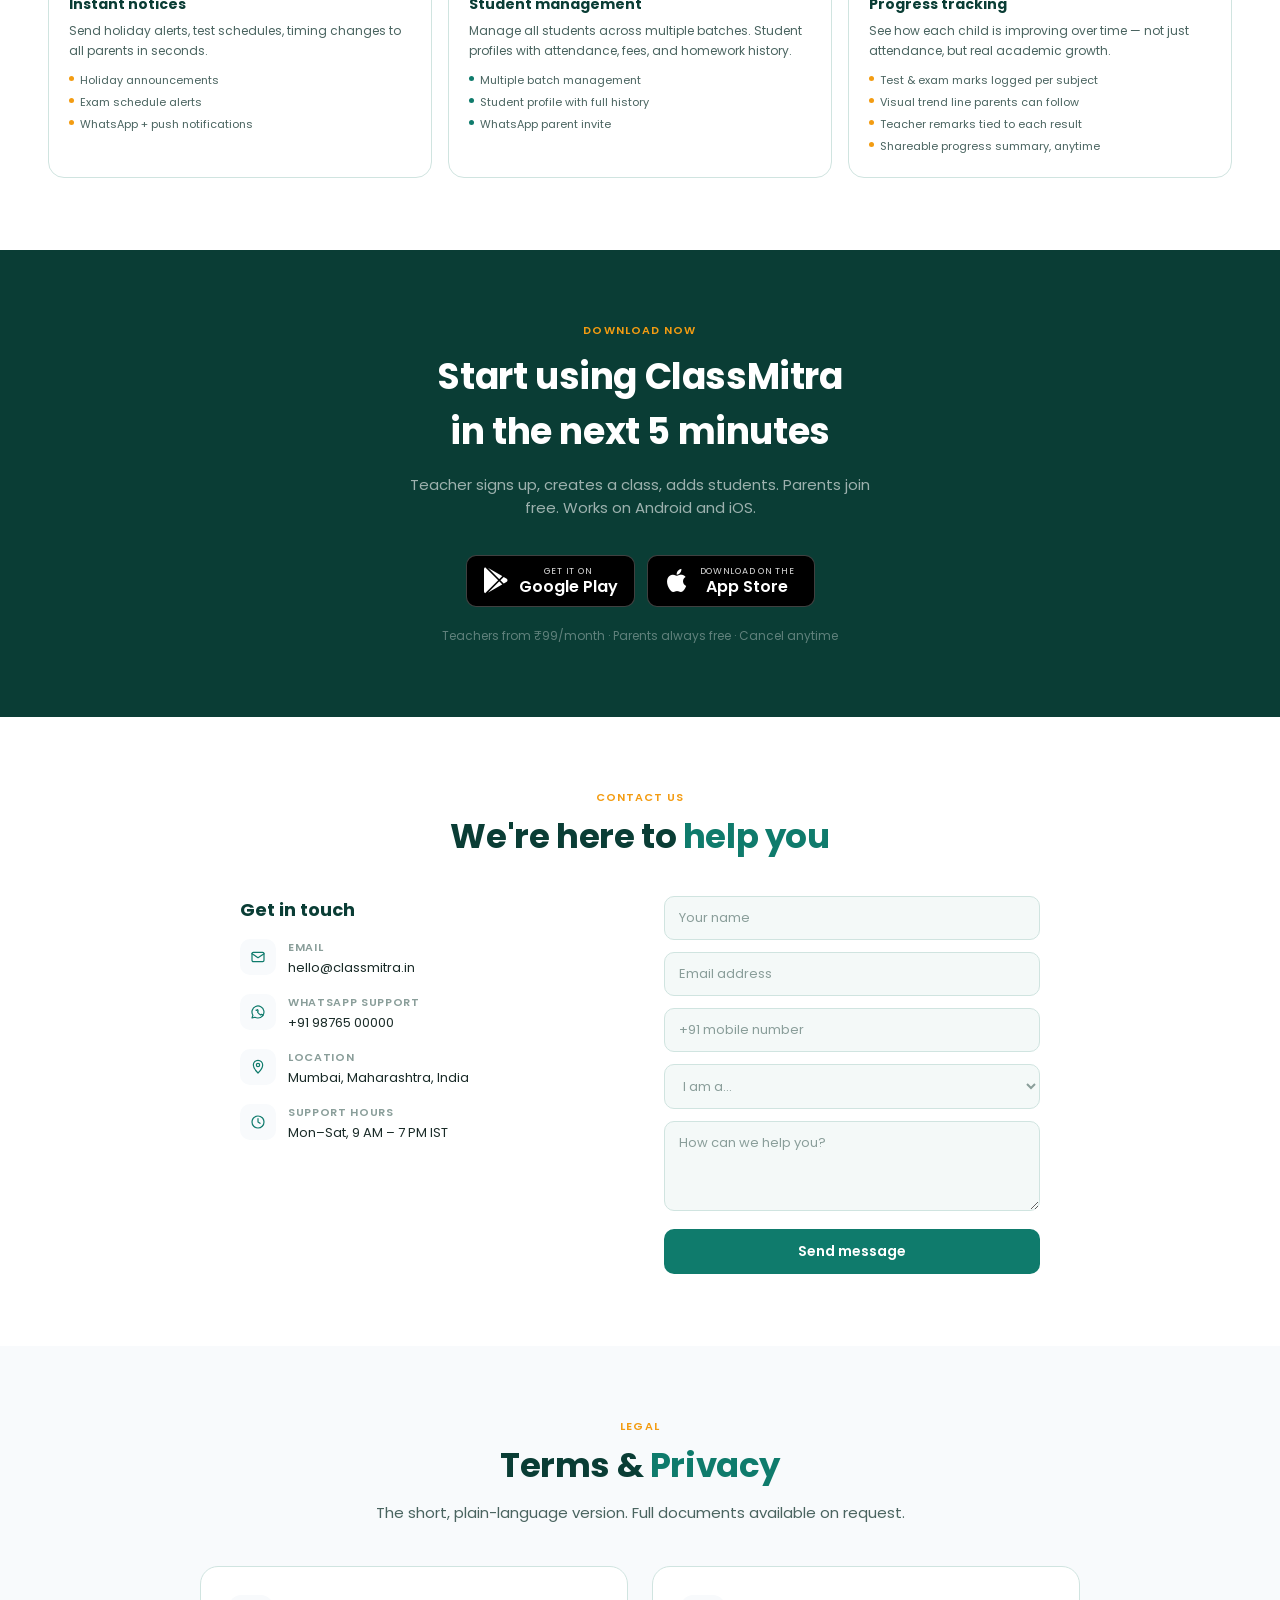
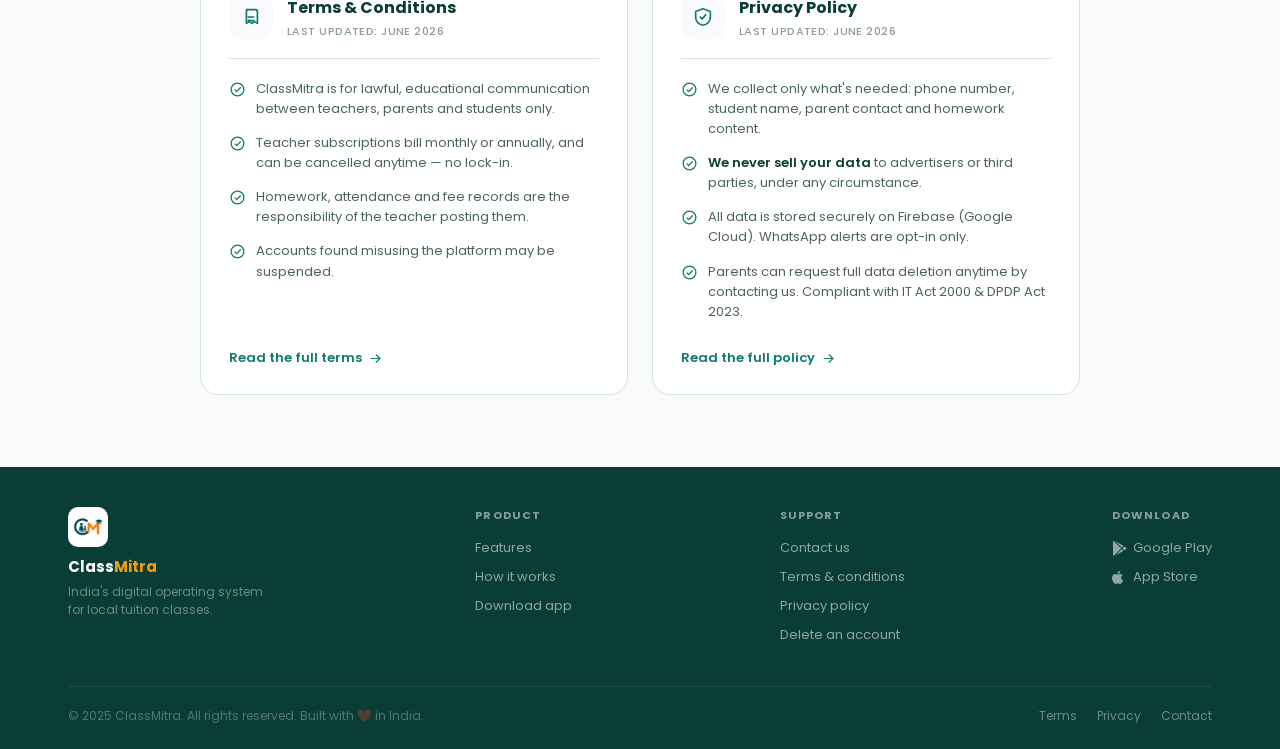
==== commit 875ac8e7: "changes cm" ====
--- a/index.html
+++ b/index.html
@@ -5,6 +5,11 @@
   <meta charset="UTF-8">
   <meta name="viewport" content="width=device-width, initial-scale=1.0">
   <title>ClassMitra — India's Tuition Management App</title>
+  <link rel="icon" type="image/png" sizes="32x32" href="favicon-32.png">
+  <link rel="icon" type="image/png" sizes="16x16" href="favicon-16.png">
+  <link rel="icon" type="image/png" sizes="192x192" href="favicon-192.png">
+  <link rel="apple-touch-icon" sizes="180x180" href="favicon-180.png">
+  <link rel="shortcut icon" href="favicon.ico">
   <link rel="preconnect" href="https://fonts.googleapis.com">
   <link rel="stylesheet" href="https://cdnjs.cloudflare.com/ajax/libs/font-awesome/6.7.2/css/all.min.css">
   <link rel="preconnect" href="https://fonts.gstatic.com" crossorigin>
@@ -85,7 +90,11 @@
     .nav-logo {
       display: flex;
       align-items: center;
-      gap: 10px
+      gap: 10px;
+      cursor: pointer;
+      border: none;
+      background: none;
+      padding: 0;
     }
 
     .nav-logo-mark {
@@ -1274,6 +1283,15 @@
       width: 100%;
       height: 100%;
       object-fit: contain;
+    }
+
+    .footer-brand-btn {
+      display: block;
+      border: none;
+      background: none;
+      padding: 0;
+      cursor: pointer;
+      text-align: left;
     }
 
     .footer-tagline {
@@ -1614,10 +1632,10 @@
 <body>
   <!-- NAV -->
   <nav class="nav">
-    <div class="nav-logo">
+    <button class="nav-logo" id="logoHomeTop" aria-label="ClassMitra home, scroll to top">
       <div class="nav-logo-mark"><img src="CMLogo.png" alt="ClassMitra logo"></div>
       <span class="nav-logo-text">Class<span class="logo-highlight">Mitra</span></span>
-    </div>
+    </button>
     <button class="nav-toggle" id="navToggle" aria-label="Toggle menu" aria-expanded="false">
       <svg class="icon" viewBox="0 0 24 24" fill="none" stroke="currentColor" stroke-width="1.8" stroke-linecap="round"
         stroke-linejoin="round" aria-hidden="true">
@@ -1630,8 +1648,8 @@
       <a href="#features">Features</a>
       <a href="#how">How it works</a>
       <a href="#contact">Contact</a>
-      <a href="#terms">Terms</a>
-      <a href="#privacy">Privacy</a>
+      <a href="terms.html">Terms</a>
+      <a href="privacy.html">Privacy</a>
       <a href="#" class="nav-cta">Download App</a>
     </div>
   </nav>
@@ -2419,8 +2437,9 @@
               <path d="M8.5 12.5l2.5 2.5 5-5.5" />
             </svg><span>Accounts found misusing the platform may be suspended.</span></li>
         </ul>
-        <a href="#contact" class="legal-card-link">Read the full terms <svg class="icon" viewBox="0 0 24 24" fill="none"
-            stroke="currentColor" stroke-width="1.8" stroke-linecap="round" stroke-linejoin="round" aria-hidden="true">
+        <a href="terms.html" class="legal-card-link">Read the full terms <svg class="icon" viewBox="0 0 24 24"
+            fill="none" stroke="currentColor" stroke-width="1.8" stroke-linecap="round" stroke-linejoin="round"
+            aria-hidden="true">
             <path d="M5 12h14" />
             <path d="M13 6l6 6-6 6" />
           </svg></a>
@@ -2463,7 +2482,7 @@
             </svg><span>Parents can request full data deletion anytime by contacting us. Compliant with IT Act 2000 &
               DPDP Act 2023.</span></li>
         </ul>
-        <a href="#contact" class="legal-card-link">Read the full policy <svg class="icon" viewBox="0 0 24 24"
+        <a href="privacy.html" class="legal-card-link">Read the full policy <svg class="icon" viewBox="0 0 24 24"
             fill="none" stroke="currentColor" stroke-width="1.8" stroke-linecap="round" stroke-linejoin="round"
             aria-hidden="true">
             <path d="M5 12h14" />
@@ -2477,9 +2496,11 @@
   <footer class="footer" id="privacy">
     <div class="footer-top">
       <div>
-        <div class="footer-logo-mark"><img src="CMLogo.png" alt="ClassMitra logo"></div>
-        <div style="font-size:15px;font-weight:700;color:#fff;margin-bottom:5px">Class<span
-            style="color:var(--cm-amber)">Mitra</span></div>
+        <button class="footer-brand-btn" id="logoHomeBottom" aria-label="ClassMitra home, scroll to top">
+          <div class="footer-logo-mark"><img src="CMLogo.png" alt="ClassMitra logo"></div>
+          <div style="font-size:15px;font-weight:700;color:#fff;margin-bottom:5px">Class<span
+              style="color:var(--cm-amber)">Mitra</span></div>
+        </button>
         <div class="footer-tagline">India's digital operating system for local tuition classes.</div>
       </div>
       <div>
@@ -2491,8 +2512,9 @@
       <div>
         <div class="footer-links-title">Support</div>
         <a class="footer-link" href="#contact">Contact us</a>
-        <a class="footer-link" href="#terms">Terms & conditions</a>
-        <a class="footer-link" href="#terms">Privacy policy</a>
+        <a class="footer-link" href="terms.html">Terms & conditions</a>
+        <a class="footer-link" href="privacy.html">Privacy policy</a>
+        <a class="footer-link" href="delete-account.html">Delete an account</a>
       </div>
       <div>
         <div class="footer-links-title">Download</div>
@@ -2503,8 +2525,8 @@
     <div class="footer-bottom">
       <div class="footer-copy">© 2025 ClassMitra. All rights reserved. Built with ❤️ in India.</div>
       <div class="footer-bottom-links">
-        <a class="footer-bottom-link" href="#terms">Terms</a>
-        <a class="footer-bottom-link" href="#terms">Privacy</a>
+        <a class="footer-bottom-link" href="terms.html">Terms</a>
+        <a class="footer-bottom-link" href="privacy.html">Privacy</a>
         <a class="footer-bottom-link" href="#contact">Contact</a>
       </div>
     </div>
@@ -2719,6 +2741,15 @@
     });
 
     /* ============================================================
+       LOGO CLICK -> SCROLL TO TOP
+    ============================================================ */
+    function scrollToTop() {
+      window.scrollTo({ top: 0, behavior: 'smooth' });
+    }
+    document.getElementById('logoHomeTop').addEventListener('click', scrollToTop);
+    document.getElementById('logoHomeBottom').addEventListener('click', scrollToTop);
+
+    /* ============================================================
        FADE-UP OBSERVER
     ============================================================ */
     const observer = new IntersectionObserver((entries) => {
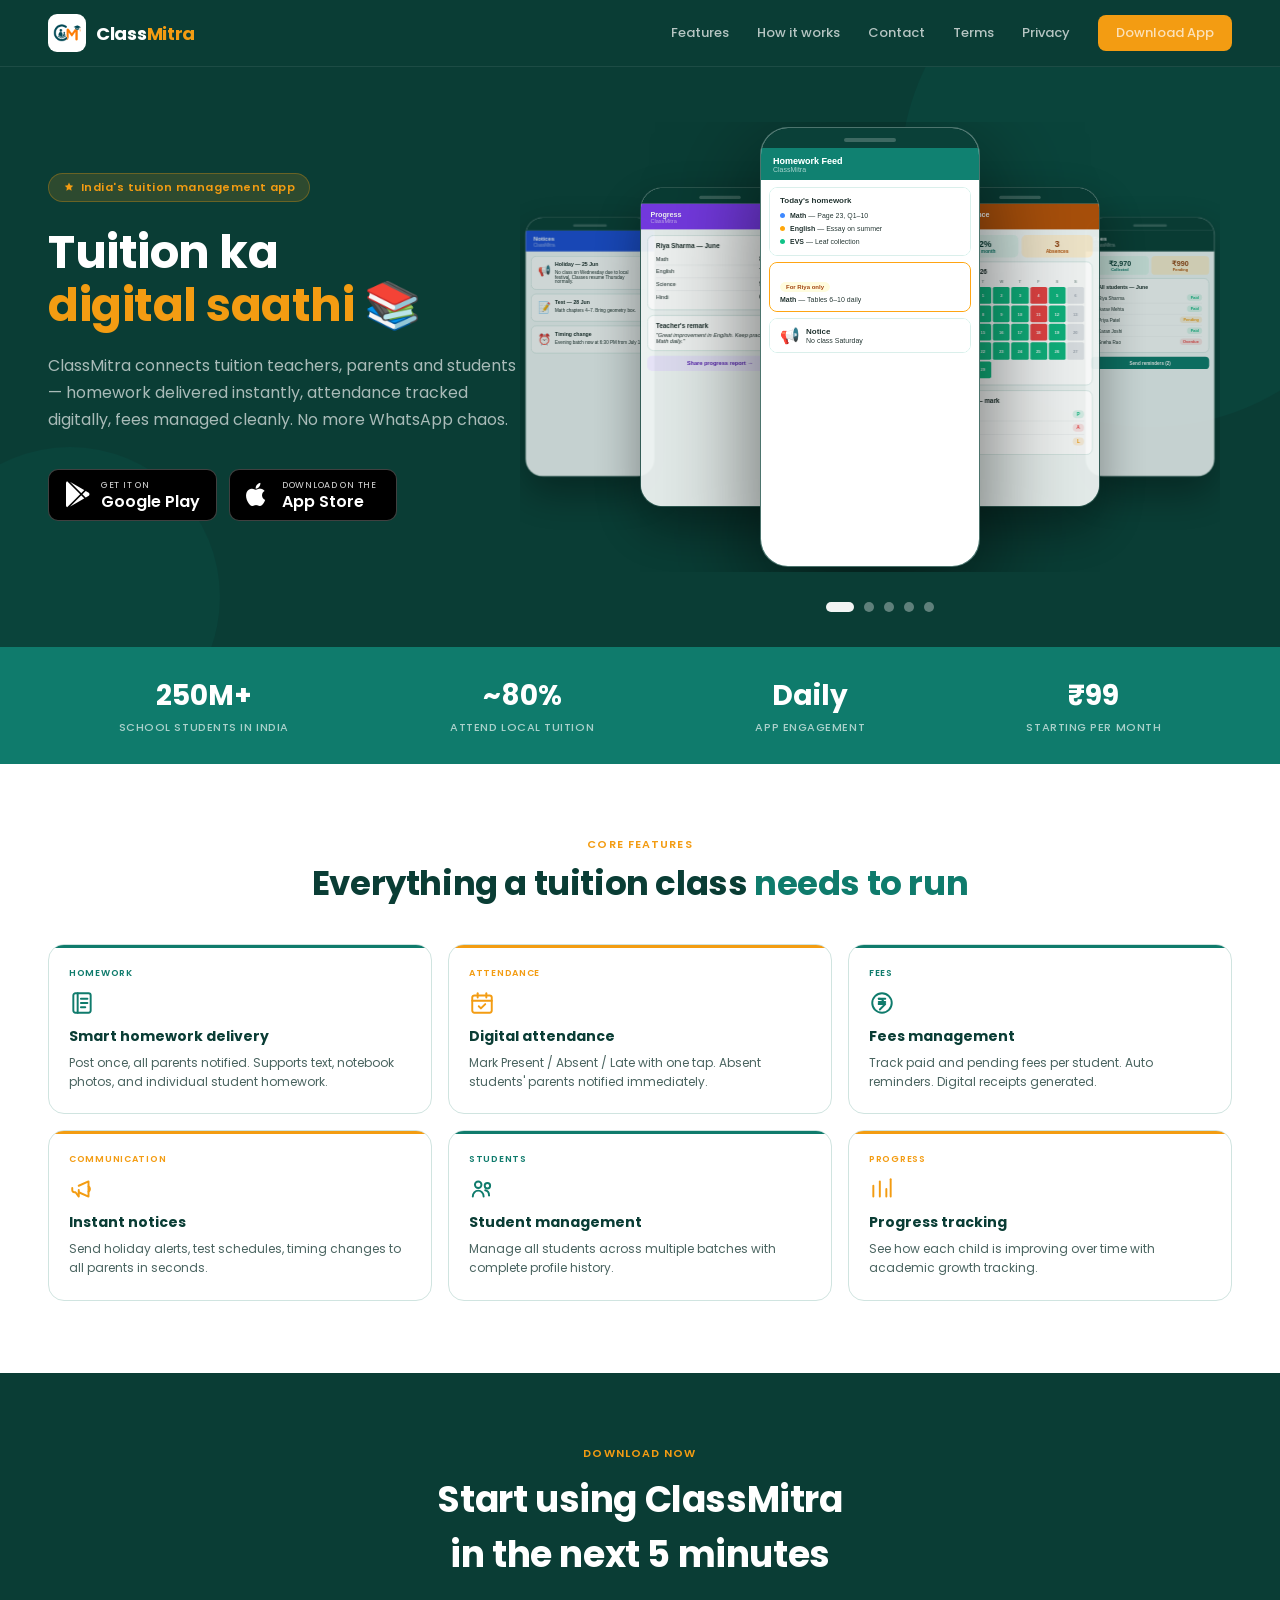
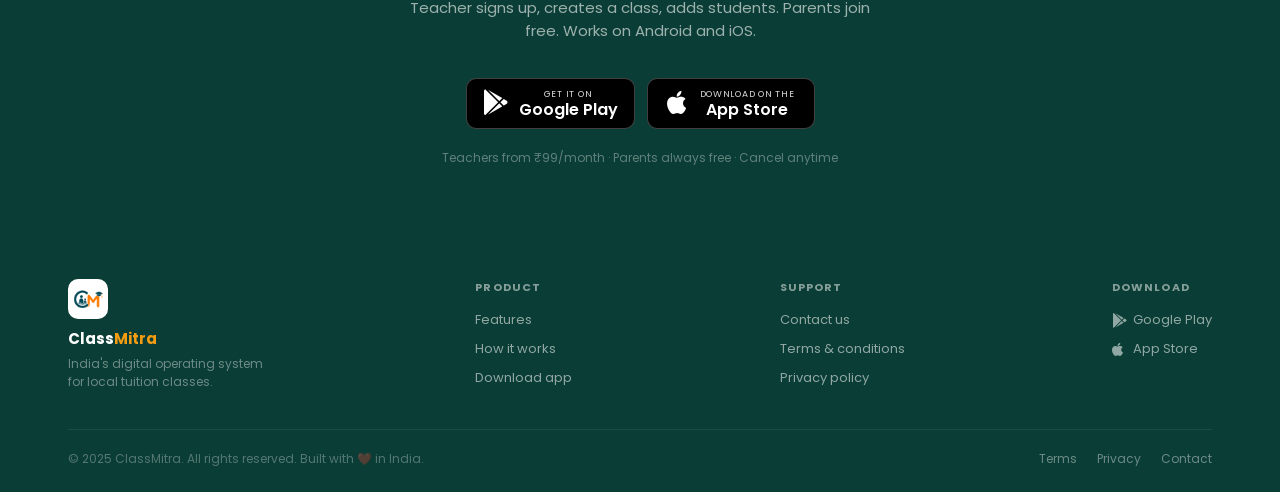
==== commit 32c30188: "changes cml" ====
--- a/index.html
+++ b/index.html
@@ -5,6 +5,7 @@
   <meta charset="UTF-8">
   <meta name="viewport" content="width=device-width, initial-scale=1.0">
   <title>ClassMitra — India's Tuition Management App</title>
+  <link rel="icon" type="image/png" href="favicon.png">
   <link rel="icon" type="image/png" sizes="32x32" href="favicon-32.png">
   <link rel="icon" type="image/png" sizes="16x16" href="favicon-16.png">
   <link rel="icon" type="image/png" sizes="192x192" href="favicon-192.png">
@@ -150,7 +151,9 @@
       font-size: 13px;
       font-weight: 600;
       padding: 8px 18px;
-      border-radius: 8px
+      border-radius: 8px;
+      border: none;
+      cursor: pointer;
     }
 
     .nav-toggle {
@@ -243,6 +246,8 @@
       color: #fff;
       transition: all 0.15s;
       min-width: 168px;
+      cursor: pointer;
+      text-decoration: none;
     }
 
     .btn-store:hover {
@@ -250,8 +255,7 @@
       border-color: rgba(255, 255, 255, 0.4);
     }
 
-    .btn-store i,
-    .btn-store svg {
+    .btn-store i {
       font-size: 26px;
       color: #fff;
       flex-shrink: 0;
@@ -275,81 +279,96 @@
       font-family: 'Poppins', sans-serif;
     }
 
-    /* ===================== FAN SCREENSHOT LAYOUT ===================== */
+    /* ===================== CAROUSEL WITH DOTS ===================== */
     .hero-fan {
       position: absolute;
       right: 40px;
-      top: 50%;
-      transform: translateY(-50%);
-      width: 380px;
-      height: 480px;
+      /* top: 10%;
+      transform: translateY(-50%); */
+      width: 720px;
+      height: 450px;
       display: flex;
       align-items: center;
       justify-content: center;
+      padding-right: 20px;
     }
 
     .fan-stage {
       position: relative;
       width: 100%;
       height: 100%;
-    }
-
-    /* Each phone card */
+      display: flex;
+      align-items: center;
+      justify-content: center;
+      overflow: hidden;
+      perspective: 1000px;
+    }
+
     .fan-card {
       position: absolute;
       width: 200px;
       height: 400px;
-      border-radius: 24px;
+      border-radius: 28px;
       overflow: hidden;
-      border: 1.5px solid rgba(255, 255, 255, 0.12);
-      box-shadow: 0 20px 48px rgba(0, 0, 0, 0.45);
+      border: 1.5px solid rgba(255, 255, 255, 0.15);
+      box-shadow: 0 25px 60px rgba(0, 0, 0, 0.4);
       background: #0A3D35;
-      transition: transform 0.7s cubic-bezier(0.4, 0, 0.2, 1), opacity 0.7s ease, z-index 0s;
-      transform-origin: bottom center;
-      left: 20%;
-      bottom: 40%;
-    }
-
-    /* Slot positions: index 0=center(active), 1=right1, 2=right2, -1=left1, -2=left2 */
+      transition: all 0.6s cubic-bezier(0.34, 1.56, 0.64, 1);
+      z-index: 1;
+    }
+
+    /* CENTER CARD - CRYSTAL CLEAR */
     .fan-card[data-slot="0"] {
-      transform: translateX(-50%) rotate(0deg) translateY(0px);
+      transform: translateX(0) scale(1);
       opacity: 1;
       z-index: 5;
-    }
-
+      width: 220px;
+      height: 440px;
+      box-shadow: 0 30px 100px rgba(0, 0, 0, 0.6);
+      border: 1.5px solid rgba(255, 255, 255, 0.25);
+      filter: brightness(1.05);
+    }
+
+    /* RIGHT 5% FADED */
     .fan-card[data-slot="1"] {
-      transform: translateX(-10%) rotate(15deg) translateY(20px);
+      transform: translateX(150px) scale(0.8);
+      opacity: 0.95;
+      z-index: 3;
+      filter: brightness(0.98);
+    }
+
+    /* RIGHT 10% FADED */
+    .fan-card[data-slot="2"] {
+      transform: translateX(280px) scale(0.65);
       opacity: 0.85;
-      z-index: 4;
-    }
-
-    .fan-card[data-slot="2"] {
-      transform: translateX(22%) rotate(28deg) translateY(55px);
-      opacity: 0.6;
+      z-index: 2;
+      filter: brightness(0.95);
+    }
+
+    /* LEFT 5% FADED */
+    .fan-card[data-slot="-1"] {
+      transform: translateX(-150px) scale(0.8);
+      opacity: 0.95;
       z-index: 3;
-    }
-
-    .fan-card[data-slot="-1"] {
-      transform: translateX(-90%) rotate(-15deg) translateY(20px);
+      filter: brightness(0.98);
+    }
+
+    /* LEFT 10% FADED */
+    .fan-card[data-slot="-2"] {
+      transform: translateX(-280px) scale(0.65);
       opacity: 0.85;
-      z-index: 4;
-    }
-
-    .fan-card[data-slot="-2"] {
-      transform: translateX(-122%)rotate(-28deg) translateY(55px);
-      opacity: 0.6;
-      z-index: 3;
+      z-index: 2;
+      filter: brightness(0.95);
     }
 
     .fan-card[data-slot="3"],
     .fan-card[data-slot="-3"] {
-      transform: translateX(-50%) rotate(0deg) translateY(0px);
+      transform: translateX(450px) scale(0.5);
       opacity: 0;
-      z-index: 1;
+      z-index: 0;
       pointer-events: none;
     }
 
-    /* Phone inner screen */
     .fan-screen {
       width: 100%;
       height: 100%;
@@ -523,6 +542,38 @@
       font-family: sans-serif;
     }
 
+    /* CAROUSEL DOTS */
+    .carousel-controls {
+      position: absolute;
+      bottom: -40px;
+      left: 50%;
+      transform: translateX(-50%);
+      display: flex;
+      gap: 10px;
+      z-index: 10;
+    }
+
+    .carousel-dot {
+      width: 10px;
+      height: 10px;
+      border-radius: 50%;
+      background: rgba(255, 255, 255, 0.35);
+      cursor: pointer;
+      transition: all 0.3s;
+      border: none;
+      padding: 0;
+    }
+
+    .carousel-dot:hover {
+      background: rgba(255, 255, 255, 0.55);
+    }
+
+    .carousel-dot.active {
+      background: rgba(255, 255, 255, 0.95);
+      width: 28px;
+      border-radius: 5px;
+    }
+
     /* ================================================================ */
 
     /* STATS BAND */
@@ -596,223 +647,6 @@
       line-height: 1.7;
       max-width: 560px;
       margin: 0 auto 48px
-    }
-
-    /* PROBLEM SECTION */
-    .problem-grid {
-      display: grid;
-      grid-template-columns: 1fr 1fr;
-      gap: 16px;
-      max-width: 800px;
-      margin: 0 auto
-    }
-
-    .problem-card {
-      background: #fff;
-      border: 0.5px solid var(--cm-border);
-      border-radius: 14px;
-      padding: 18px 20px;
-      display: flex;
-      gap: 14px;
-      align-items: flex-start;
-      text-align: left;
-    }
-
-    .problem-icon {
-      font-size: 22px;
-      width: 22px;
-      height: 22px;
-      color: var(--cm-muted);
-      flex-shrink: 0;
-      margin-top: 2px
-    }
-
-    .problem-title {
-      font-size: 13px;
-      font-weight: 700;
-      color: var(--cm-dark);
-      margin-bottom: 3px
-    }
-
-    .problem-text {
-      font-size: 12px;
-      font-weight: 400;
-      color: var(--cm-sub);
-      line-height: 1.5
-    }
-
-    .problem-card.solved {
-      border-color: var(--cm-green);
-      background: #fff
-    }
-
-    .problem-card.solved .problem-icon {
-      color: var(--cm-green)
-    }
-
-    /* USER BENEFITS */
-    .benefits-tabs {
-      display: flex;
-      justify-content: center;
-      gap: 8px;
-      margin-bottom: 36px;
-      flex-wrap: wrap
-    }
-
-    .btab {
-      display: inline-flex;
-      align-items: center;
-      gap: 6px;
-      padding: 8px 22px;
-      border-radius: 10px;
-      font-size: 13px;
-      font-weight: 600;
-      cursor: pointer;
-      border: 0.5px solid var(--cm-border);
-      color: var(--cm-sub);
-      background: var(--cm-card);
-      transition: all 0.15s
-    }
-
-    .btab i,
-    .btab svg {
-      font-size: 16px;
-      width: 16px;
-      height: 16px;
-    }
-
-    .btab.active {
-      background: var(--cm-green);
-      color: #fff;
-      border-color: var(--cm-green)
-    }
-
-    .btab-content {
-      display: none
-    }
-
-    .btab-content.active {
-      display: grid;
-      grid-template-columns: 1fr 1fr 1fr;
-      gap: 14px
-    }
-
-    .benefit-card {
-      background: #fff;
-      border: 0.5px solid var(--cm-border);
-      border-radius: 14px;
-      padding: 20px 18px;
-      text-align: left;
-    }
-
-    .benefit-icon {
-      width: 40px;
-      height: 40px;
-      border-radius: 10px;
-      background: var(--cm-light);
-      display: flex;
-      align-items: center;
-      justify-content: center;
-      margin-bottom: 12px
-    }
-
-    .benefit-icon i,
-    .benefit-icon svg {
-      font-size: 20px;
-      color: var(--cm-green);
-      width: 20px;
-      height: 20px;
-    }
-
-    .benefit-title {
-      font-size: 13px;
-      font-weight: 700;
-      color: var(--cm-dark);
-      margin-bottom: 4px
-    }
-
-    .benefit-text {
-      font-size: 12px;
-      font-weight: 400;
-      color: var(--cm-sub);
-      line-height: 1.5
-    }
-
-    /* HOW IT WORKS */
-    .flow-steps {
-      display: flex;
-      gap: 0;
-      position: relative;
-      max-width: 900px;
-      margin: 0 auto
-    }
-
-    .flow-step {
-      flex: 1;
-      text-align: center;
-      position: relative;
-      padding: 0 12px
-    }
-
-    .flow-step-num {
-      width: 44px;
-      height: 44px;
-      border-radius: 50%;
-      background: var(--cm-green);
-      color: #fff;
-      font-size: 16px;
-      font-weight: 700;
-      display: flex;
-      align-items: center;
-      justify-content: center;
-      margin: 0 auto 14px
-    }
-
-    .flow-step-icon {
-      width: 56px;
-      height: 56px;
-      border-radius: 16px;
-      background: var(--cm-light);
-      display: flex;
-      align-items: center;
-      justify-content: center;
-      margin: 0 auto 12px
-    }
-
-    .flow-step-icon i,
-    .flow-step-icon svg {
-      font-size: 24px;
-      color: var(--cm-green);
-      width: 24px;
-      height: 24px;
-    }
-
-    .flow-step-title {
-      font-size: 13px;
-      font-weight: 700;
-      color: var(--cm-dark);
-      margin-bottom: 4px
-    }
-
-    .flow-step-text {
-      font-size: 11px;
-      font-weight: 400;
-      color: var(--cm-sub);
-      line-height: 1.5
-    }
-
-    .flow-connector {
-      position: absolute;
-      top: 22px;
-      right: -30px;
-      width: 60px;
-      height: 1px;
-      border-top: 1.5px dashed var(--cm-border);
-      z-index: 0
-    }
-
-    .flow-step:last-child .flow-connector {
-      display: none
     }
 
     /* FEATURES GRID */
@@ -886,35 +720,6 @@
       line-height: 1.6
     }
 
-    .fc-items {
-      margin-top: 12px;
-      display: flex;
-      flex-direction: column;
-      gap: 5px
-    }
-
-    .fc-item {
-      display: flex;
-      align-items: flex-start;
-      gap: 6px;
-      font-size: 11px;
-      font-weight: 400;
-      color: var(--cm-sub)
-    }
-
-    .fc-item-dot {
-      width: 5px;
-      height: 5px;
-      border-radius: 50%;
-      background: var(--cm-green);
-      flex-shrink: 0;
-      margin-top: 4px
-    }
-
-    .feature-card.amber .fc-item-dot {
-      background: var(--cm-amber)
-    }
-
     /* CTA SECTION */
     .cta-section {
       background: var(--cm-dark);
@@ -956,301 +761,6 @@
       color: rgba(255, 255, 255, 0.35)
     }
 
-    /* CONTACT */
-    .contact-grid {
-      display: grid;
-      grid-template-columns: 1fr 1fr;
-      gap: 48px;
-      max-width: 800px;
-      margin: 0 auto
-    }
-
-    .contact-info-title {
-      font-size: 18px;
-      font-weight: 700;
-      color: var(--cm-dark);
-      margin-bottom: 16px;
-      text-align: left;
-    }
-
-    .contact-item {
-      display: flex;
-      align-items: flex-start;
-      gap: 12px;
-      margin-bottom: 16px
-    }
-
-    .contact-icon {
-      width: 36px;
-      height: 36px;
-      border-radius: 10px;
-      background: var(--cm-light);
-      display: flex;
-      align-items: center;
-      justify-content: center;
-      flex-shrink: 0
-    }
-
-    .contact-icon i,
-    .contact-icon svg {
-      font-size: 16px;
-      color: var(--cm-green);
-      width: 16px;
-      height: 16px;
-    }
-
-    .contact-label {
-      font-size: 11px;
-      color: var(--cm-muted);
-      margin-bottom: 2px;
-      font-weight: 600;
-      text-transform: uppercase;
-      letter-spacing: 0.06em
-    }
-
-    .contact-value {
-      font-size: 13px;
-      font-weight: 400;
-      color: var(--cm-text)
-    }
-
-    .contact-form {
-      display: flex;
-      flex-direction: column;
-      gap: 4px
-    }
-
-    .cf-field {
-      display: flex;
-      flex-direction: column;
-      gap: 5px;
-      margin-bottom: 8px;
-    }
-
-    .cf-input {
-      background: var(--cm-bg);
-      border: 1.5px solid var(--cm-border);
-      border-radius: 10px;
-      padding: 11px 14px;
-      font-size: 13px;
-      font-weight: 400;
-      color: var(--cm-text);
-      width: 100%;
-      font-family: var(--font-sans);
-      transition: border-color 0.15s, box-shadow 0.15s;
-    }
-
-    .cf-input:focus {
-      outline: none;
-      border-color: var(--cm-green);
-      box-shadow: 0 0 0 3px rgba(15, 123, 108, 0.12);
-    }
-
-    .cf-input.invalid {
-      border-color: #DC2626;
-    }
-
-    .cf-input.invalid:focus {
-      box-shadow: 0 0 0 3px rgba(220, 38, 38, 0.12);
-    }
-
-    .cf-input.valid {
-      border-color: var(--cm-green);
-    }
-
-    .cf-input::placeholder {
-      color: var(--cm-muted)
-    }
-
-    .cf-textarea {
-      min-height: 90px;
-      resize: vertical
-    }
-
-    .cf-error {
-      font-size: 11px;
-      font-weight: 500;
-      color: #DC2626;
-      display: none;
-      align-items: center;
-      gap: 4px;
-      min-height: 14px;
-    }
-
-    .cf-error.show {
-      display: flex;
-    }
-
-    .cf-error i,
-    .cf-error svg {
-      font-size: 13px;
-      width: 13px;
-      height: 13px;
-    }
-
-    .cf-btn {
-      background: var(--cm-green);
-      color: #fff;
-      border: none;
-      border-radius: 10px;
-      padding: 12px;
-      font-size: 14px;
-      font-weight: 600;
-      cursor: pointer;
-      font-family: var(--font-sans);
-      margin-top: 6px;
-      transition: background 0.15s, opacity 0.15s;
-    }
-
-    .cf-btn:hover {
-      background: var(--cm-dark);
-    }
-
-    .cf-btn:disabled {
-      opacity: 0.6;
-      cursor: not-allowed;
-    }
-
-    .cf-success {
-      display: none;
-      align-items: center;
-      gap: 8px;
-      background: var(--cm-light);
-      border: 1px solid var(--cm-green);
-      color: var(--cm-dark);
-      font-size: 13px;
-      font-weight: 500;
-      padding: 12px 14px;
-      border-radius: 10px;
-      margin-top: 6px;
-    }
-
-    .cf-success.show {
-      display: flex;
-    }
-
-    .cf-success i,
-    .cf-success svg {
-      color: var(--cm-green);
-      font-size: 18px;
-      flex-shrink: 0;
-      width: 18px;
-      height: 18px;
-    }
-
-    /* LEGAL */
-    .legal-note-grid {
-      max-width: 880px;
-      margin: 0 auto;
-      display: grid;
-      grid-template-columns: 1fr 1fr;
-      gap: 24px;
-    }
-
-    .legal-card {
-      background: #fff;
-      border: 0.5px solid var(--cm-border);
-      border-radius: 18px;
-      padding: 28px 28px 26px;
-      text-align: left;
-      display: flex;
-      flex-direction: column;
-    }
-
-    .legal-card-head {
-      display: flex;
-      align-items: flex-start;
-      gap: 14px;
-      margin-bottom: 20px;
-      padding-bottom: 18px;
-      border-bottom: 1px solid var(--cm-border);
-    }
-
-    .legal-card-icon {
-      width: 44px;
-      height: 44px;
-      border-radius: 12px;
-      background: var(--cm-light);
-      display: flex;
-      align-items: center;
-      justify-content: center;
-      flex-shrink: 0;
-    }
-
-    .legal-card-icon .icon {
-      width: 22px;
-      height: 22px;
-      color: var(--cm-green);
-    }
-
-    .legal-card-title {
-      font-size: 16px;
-      font-weight: 700;
-      color: var(--cm-dark);
-      margin-bottom: 3px;
-    }
-
-    .legal-card-meta {
-      font-size: 11px;
-      font-weight: 500;
-      color: var(--cm-muted);
-      text-transform: uppercase;
-      letter-spacing: 0.04em;
-    }
-
-    .legal-points {
-      list-style: none;
-      display: flex;
-      flex-direction: column;
-      gap: 14px;
-      margin-bottom: 22px;
-      flex-grow: 1;
-    }
-
-    .legal-points li {
-      display: flex;
-      align-items: flex-start;
-      gap: 10px;
-      font-size: 13px;
-      font-weight: 400;
-      color: var(--cm-sub);
-      line-height: 1.55;
-    }
-
-    .legal-points li .icon {
-      width: 17px;
-      height: 17px;
-      color: var(--cm-green);
-      flex-shrink: 0;
-      margin-top: 2px;
-    }
-
-    .legal-points li b {
-      color: var(--cm-dark);
-      font-weight: 600;
-    }
-
-    .legal-card-link {
-      display: inline-flex;
-      align-items: center;
-      gap: 6px;
-      font-size: 13px;
-      font-weight: 600;
-      color: var(--cm-green);
-      align-self: flex-start;
-      padding-top: 4px;
-    }
-
-    .legal-card-link .icon {
-      width: 15px;
-      height: 15px;
-      transition: transform 0.15s;
-    }
-
-    .legal-card-link:hover .icon {
-      transform: translateX(3px);
-    }
-
     /* FOOTER */
     .footer {
       background: var(--cm-dark);
@@ -1322,8 +832,7 @@
       transition: color 0.15s
     }
 
-    .footer-link i,
-    .footer-link svg {
+    .footer-link i {
       font-size: 15px;
       width: 15px;
       height: 15px;
@@ -1370,14 +879,6 @@
     .fade-up.visible {
       opacity: 1;
       transform: translateY(0)
-    }
-
-    @media (prefers-reduced-motion: reduce) {
-      .fade-up {
-        opacity: 1;
-        transform: none;
-        transition: none;
-      }
     }
 
     /* ============ RESPONSIVE ============ */
@@ -1459,35 +960,8 @@
         padding: 24px;
       }
 
-      .problem-grid {
-        grid-template-columns: 1fr;
-      }
-
-      .btab-content.active {
-        grid-template-columns: 1fr 1fr;
-      }
-
-      .flow-steps {
-        flex-wrap: wrap;
-      }
-
-      .flow-step {
-        flex: 1 1 33%;
-        min-width: 150px;
-        margin-bottom: 28px;
-      }
-
-      .flow-connector {
-        display: none;
-      }
-
       .features-grid {
         grid-template-columns: 1fr 1fr;
-      }
-
-      .contact-grid {
-        grid-template-columns: 1fr;
-        gap: 36px;
       }
     }
 
@@ -1554,27 +1028,6 @@
         font-size: 9.5px;
       }
 
-      .benefits-tabs {
-        gap: 6px;
-      }
-
-      .btab {
-        padding: 8px 14px;
-        font-size: 12px;
-        flex: 1 1 auto;
-        justify-content: center;
-      }
-
-      .btab-content.active {
-        grid-template-columns: 1fr;
-      }
-
-      .flow-step {
-        flex: 1 1 100%;
-        max-width: 320px;
-        margin: 0 auto 28px;
-      }
-
       .features-grid {
         grid-template-columns: 1fr;
       }
@@ -1593,10 +1046,6 @@
 
       .cta-btns .btn-store {
         width: 100%;
-      }
-
-      .contact-grid {
-        gap: 32px;
       }
 
       .footer {
@@ -1615,10 +1064,6 @@
         flex-direction: column;
         align-items: flex-start;
       }
-
-      .legal-note-grid {
-        grid-template-columns: 1fr !important;
-      }
     }
 
     @media (max-width: 380px) {
@@ -1632,7 +1077,7 @@
 <body>
   <!-- NAV -->
   <nav class="nav">
-    <button class="nav-logo" id="logoHomeTop" aria-label="ClassMitra home, scroll to top">
+    <button class="nav-logo" id="logoHomeTop" aria-label="ClassMitra home">
       <div class="nav-logo-mark"><img src="CMLogo.png" alt="ClassMitra logo"></div>
       <span class="nav-logo-text">Class<span class="logo-highlight">Mitra</span></span>
     </button>
@@ -1678,7 +1123,6 @@
             <div class="btn-store-main">Google Play</div>
           </div>
         </a>
-
         <a href="#" class="btn-store">
           <i class="fa-brands fa-apple"></i>
           <div>
@@ -1689,9 +1133,10 @@
       </div>
     </div>
 
-    <!-- FAN SCREENSHOT DISPLAY -->
+    <!-- CAROUSEL -->
     <div class="hero-fan fade-up" id="hero-fan" style="transition-delay:0.2s">
       <div class="fan-stage" id="fanStage"></div>
+      <div class="carousel-controls" id="carouselControls"></div>
     </div>
   </section>
 
@@ -1715,381 +1160,13 @@
     </div>
   </div>
 
-  <!-- PROBLEM SECTION -->
-  <section class="section section-alt section-center" id="problem">
-    <div class="section-eyebrow">The problem we solve</div>
-    <div class="section-title">Every Indian parent knows this <span>daily struggle</span></div>
-    <div class="section-sub">Children forget homework. Parents ask friends on WhatsApp. Photos get lost. Teachers look
-      unprofessional. We fix all of this.</div>
-    <div class="problem-grid fade-up" id="problems">
-      <div class="problem-card">
-        <svg class="icon problem-icon" viewBox="0 0 24 24" fill="none" stroke="currentColor" stroke-width="1.8"
-          stroke-linecap="round" stroke-linejoin="round" aria-hidden="true">
-          <circle cx="12" cy="12" r="9" />
-          <path d="M12 8v4" />
-          <path d="M12 16h.01" />
-        </svg>
-        <div>
-          <div class="problem-title">"Homework kya hai?"</div>
-          <div class="problem-text">Kids forget to note homework. Parents call other parents every evening. Stress and
-            confusion daily.</div>
-        </div>
-      </div>
-      <div class="problem-card solved">
-        <svg class="icon problem-icon" viewBox="0 0 24 24" fill="none" stroke="currentColor" stroke-width="1.8"
-          stroke-linecap="round" stroke-linejoin="round" aria-hidden="true">
-          <circle cx="12" cy="12" r="9" />
-          <path d="M8.5 12.5l2.5 2.5 5-5.5" />
-        </svg>
-        <div>
-          <div class="problem-title">Homework delivered instantly</div>
-          <div class="problem-text">Teacher posts → parent sees exact homework in 2 seconds. Push notification +
-            WhatsApp both.</div>
-        </div>
-      </div>
-      <div class="problem-card">
-        <svg class="icon problem-icon" viewBox="0 0 24 24" fill="none" stroke="currentColor" stroke-width="1.8"
-          stroke-linecap="round" stroke-linejoin="round" aria-hidden="true">
-          <path
-            d="M9 9a.5.5 0 0 0 .5.5h.5a.5.5 0 0 0 .5-.5V9c0-.3.2-.6.5-.7.3 0 .6.2.7.5l.5 1.5c.1.3 0 .6-.2.8l-.5.5c-.2.2-.2.5 0 .8 1 1.5 2.4 2.9 3.9 3.9.3.2.6.2.8 0l.5-.5c.2-.2.5-.3.8-.2l1.5.5c.3.1.5.4.5.7 0 .3-.3.5-.6.5" />
-          <path d="M12 21a9 9 0 1 0-7.6-4.1L3 21l4.3-1.1A9 9 0 0 0 12 21z" />
-        </svg>
-        <div>
-          <div class="problem-title">WhatsApp chaos</div>
-          <div class="problem-text">Homework buried in 200 messages. Wrong photos. Group confusion. Nothing organized.
-          </div>
-        </div>
-      </div>
-      <div class="problem-card solved">
-        <svg class="icon problem-icon" viewBox="0 0 24 24" fill="none" stroke="currentColor" stroke-width="1.8"
-          stroke-linecap="round" stroke-linejoin="round" aria-hidden="true">
-          <circle cx="12" cy="12" r="9" />
-          <path d="M8.5 12.5l2.5 2.5 5-5.5" />
-        </svg>
-        <div>
-          <div class="problem-title">Organized homework feed</div>
-          <div class="problem-text">Subject-wise, date-wise, searchable. Individual homework for specific students
-            highlighted separately.</div>
-        </div>
-      </div>
-      <div class="problem-card">
-        <svg class="icon problem-icon" viewBox="0 0 24 24" fill="none" stroke="currentColor" stroke-width="1.8"
-          stroke-linecap="round" stroke-linejoin="round" aria-hidden="true">
-          <rect x="4" y="3" width="16" height="18" rx="2" />
-          <path d="M8 3v18" />
-          <path d="M11 8h6" />
-          <path d="M11 12h6" />
-          <path d="M11 16h4" />
-        </svg>
-        <div>
-          <div class="problem-title">Notebook attendance & fees</div>
-          <div class="problem-text">Teachers track everything manually. Fees pending, attendance missed. Completely
-            unscalable.</div>
-        </div>
-      </div>
-      <div class="problem-card solved">
-        <svg class="icon problem-icon" viewBox="0 0 24 24" fill="none" stroke="currentColor" stroke-width="1.8"
-          stroke-linecap="round" stroke-linejoin="round" aria-hidden="true">
-          <circle cx="12" cy="12" r="9" />
-          <path d="M8.5 12.5l2.5 2.5 5-5.5" />
-        </svg>
-        <div>
-          <div class="problem-title">Digital tracking</div>
-          <div class="problem-text">One-tap attendance, auto fee reminders, digital receipts. Teacher looks
-            professional. Parents trust more.</div>
-        </div>
-      </div>
-    </div>
-  </section>
-
-  <!-- HOW IT WORKS -->
-  <section class="section section-center" id="how">
-    <div class="section-eyebrow">How it works</div>
-    <div class="section-title">Simple for teachers,<br><span>powerful for parents</span></div>
-    <div class="section-sub">ClassMitra works as a mobile app. Teacher pays ₹99/month. Parents join free. Everything
-      works in 4 simple steps.</div>
-    <div class="flow-steps fade-up" id="flow">
-      <div class="flow-step">
-        <div class="flow-step-icon"><svg class="icon" viewBox="0 0 24 24" fill="none" stroke="currentColor"
-            stroke-width="1.8" stroke-linecap="round" stroke-linejoin="round" aria-hidden="true">
-            <circle cx="9" cy="8" r="3.5" />
-            <path d="M3.5 20c0-3.5 2.5-6 5.5-6s5.5 2.5 5.5 6" />
-            <path d="M18 8v5" />
-            <path d="M15.5 10.5h5" />
-          </svg></div>
-        <div class="flow-step-num">1</div>
-        <div class="flow-step-title">Teacher signs up</div>
-        <div class="flow-step-text">Phone OTP login. Create profile, add subjects, set up batches in 5 minutes.</div>
-        <div class="flow-connector"></div>
-      </div>
-      <div class="flow-step">
-        <div class="flow-step-icon"><svg class="icon" viewBox="0 0 24 24" fill="none" stroke="currentColor"
-            stroke-width="1.8" stroke-linecap="round" stroke-linejoin="round" aria-hidden="true">
-            <circle cx="9" cy="8" r="3" />
-            <path d="M3.5 19.5c0-3.3 2.4-6 5.5-6s5.5 2.7 5.5 6" />
-            <circle cx="17.5" cy="9.5" r="2.2" />
-            <path d="M15.8 13.5c1.9.4 3.2 2.3 3.2 5" />
-          </svg></div>
-        <div class="flow-step-num">2</div>
-        <div class="flow-step-title">Add students</div>
-        <div class="flow-step-text">Add student name + parent phone. Parents get WhatsApp invite to join ClassMitra
-          free.</div>
-        <div class="flow-connector"></div>
-      </div>
-      <div class="flow-step">
-        <div class="flow-step-icon"><svg class="icon" viewBox="0 0 24 24" fill="none" stroke="currentColor"
-            stroke-width="1.8" stroke-linecap="round" stroke-linejoin="round" aria-hidden="true">
-            <rect x="4" y="3" width="16" height="18" rx="2" />
-            <path d="M8 3v18" />
-            <path d="M11 8h6" />
-            <path d="M11 12h6" />
-            <path d="M11 16h4" />
-          </svg></div>
-        <div class="flow-step-num">3</div>
-        <div class="flow-step-title">Post homework daily</div>
-        <div class="flow-step-text">Text or photo. Send to all students or just one specific child. Takes 30 seconds.
-        </div>
-        <div class="flow-connector"></div>
-      </div>
-      <div class="flow-step">
-        <div class="flow-step-icon"><svg class="icon" viewBox="0 0 24 24" fill="none" stroke="currentColor"
-            stroke-width="1.8" stroke-linecap="round" stroke-linejoin="round" aria-hidden="true">
-            <path d="M10 19a2 2 0 1 0 4 0" />
-            <path d="M6 9a6 6 0 1 1 12 0c0 3 1 4 1.5 5.5C20 16 19 17 17 17H7c-2 0-3-1-1.5-2.5C6 13 6 12 6 9" />
-          </svg></div>
-        <div class="flow-step-num">4</div>
-        <div class="flow-step-title">Parents notified</div>
-        <div class="flow-step-text">Push notification + WhatsApp instantly. Parent opens app, sees exact homework, done.
-        </div>
-        <div class="flow-connector"></div>
-      </div>
-      <div class="flow-step">
-        <div class="flow-step-icon"><svg class="icon" viewBox="0 0 24 24" fill="none" stroke="currentColor"
-            stroke-width="1.8" stroke-linecap="round" stroke-linejoin="round" aria-hidden="true">
-            <path d="M3 20h18" />
-            <path d="M4 16l4-5 4 3 6-8" />
-          </svg></div>
-        <div class="flow-step-num">5</div>
-        <div class="flow-step-title">Track everything</div>
-        <div class="flow-step-text">Attendance, fees, marks, notices — all in one place. Teacher runs a professional
-          operation.</div>
-      </div>
-    </div>
-  </section>
-
-  <!-- BENEFITS TABS -->
-  <section class="section section-alt" id="features">
-    <div class="section-center" style="margin-bottom:0">
-      <div class="section-eyebrow">Who benefits</div>
-      <div class="section-title">Built for <span>every role</span> in the classroom</div>
-    </div>
-    <div class="benefits-tabs">
-      <button class="btab active" onclick="showTab('teacher', this)"><svg class="icon" viewBox="0 0 24 24" fill="none"
-          stroke="currentColor" stroke-width="1.8" stroke-linecap="round" stroke-linejoin="round" aria-hidden="true">
-          <rect x="3" y="4" width="18" height="12" rx="1" />
-          <path d="M8 20h8" />
-          <path d="M10 16v4" />
-          <path d="M14 16v4" />
-          <path d="M7 8h6" />
-        </svg> Teacher</button>
-      <button class="btab" onclick="showTab('parent', this)"><svg class="icon" viewBox="0 0 24 24" fill="none"
-          stroke="currentColor" stroke-width="1.8" stroke-linecap="round" stroke-linejoin="round" aria-hidden="true">
-          <circle cx="8.5" cy="8" r="3" />
-          <path d="M3.5 19c0-3 2.2-5.5 5-5.5s5 2.5 5 5.5" />
-          <circle cx="17" cy="9" r="2.5" />
-          <path d="M15 13.2c2 .3 3.5 2.2 3.5 4.8" />
-        </svg> Parent</button>
-      <button class="btab" onclick="showTab('student', this)"><svg class="icon" viewBox="0 0 24 24" fill="none"
-          stroke="currentColor" stroke-width="1.8" stroke-linecap="round" stroke-linejoin="round" aria-hidden="true">
-          <path d="M12 3l9 5-9 5-9-5z" />
-          <path d="M6 11v5c0 1.5 2.7 3 6 3s6-1.5 6-3v-5" />
-          <path d="M21 8v6" />
-        </svg> Student</button>
-    </div>
-    <div id="tab-teacher" class="btab-content active">
-      <div class="benefit-card">
-        <div class="benefit-icon"><svg class="icon" viewBox="0 0 24 24" fill="none" stroke="currentColor"
-            stroke-width="1.8" stroke-linecap="round" stroke-linejoin="round" aria-hidden="true">
-            <rect x="4" y="3" width="16" height="18" rx="2" />
-            <path d="M8 3v18" />
-            <path d="M11 8h6" />
-            <path d="M11 12h6" />
-            <path d="M11 16h4" />
-          </svg></div>
-        <div class="benefit-title">Post homework fast</div>
-        <div class="benefit-text">Type or photo. Group homework or individual for specific students. WhatsApp auto-sends
-          to all parents.</div>
-      </div>
-      <div class="benefit-card">
-        <div class="benefit-icon"><svg class="icon" viewBox="0 0 24 24" fill="none" stroke="currentColor"
-            stroke-width="1.8" stroke-linecap="round" stroke-linejoin="round" aria-hidden="true">
-            <rect x="3" y="5" width="18" height="16" rx="2" />
-            <path d="M3 10h18" />
-            <path d="M8 3v4" />
-            <path d="M16 3v4" />
-            <path d="M9 15l2 2 4-4" />
-          </svg></div>
-        <div class="benefit-title">One-tap attendance</div>
-        <div class="benefit-text">Mark P/A/L per student. Absent parent auto-notified. Monthly calendar view. No more
-          register book.</div>
-      </div>
-      <div class="benefit-card">
-        <div class="benefit-icon"><svg class="icon" viewBox="0 0 24 24" fill="none" stroke="currentColor"
-            stroke-width="1.8" stroke-linecap="round" stroke-linejoin="round" aria-hidden="true">
-            <circle cx="12" cy="12" r="9" />
-            <path d="M9 8h6" />
-            <path d="M9 8c2.5 0 4 1 4 2.5S11.5 13 9 13" />
-            <path d="M9 13h6l-5 5" />
-          </svg></div>
-        <div class="benefit-title">Fees without stress</div>
-        <div class="benefit-text">See who paid, who hasn't. Auto reminders. Digital receipts. Never chase fees on
-          WhatsApp again.</div>
-      </div>
-      <div class="benefit-card">
-        <div class="benefit-icon"><svg class="icon" viewBox="0 0 24 24" fill="none" stroke="currentColor"
-            stroke-width="1.8" stroke-linecap="round" stroke-linejoin="round" aria-hidden="true">
-            <path d="M3 11v2a2 2 0 0 0 2 2h1l3 4v-6" />
-            <path d="M9 9l9-4v14l-9-4" />
-            <path d="M18 9.5a3 3 0 0 1 0 5" />
-          </svg></div>
-        <div class="benefit-title">Instant notices</div>
-        <div class="benefit-text">Holiday, test, timing change — tap once, all parents notified via app + WhatsApp
-          simultaneously.</div>
-      </div>
-      <div class="benefit-card">
-        <div class="benefit-icon"><svg class="icon" viewBox="0 0 24 24" fill="none" stroke="currentColor"
-            stroke-width="1.8" stroke-linecap="round" stroke-linejoin="round" aria-hidden="true">
-            <path d="M12 3l2.5 5.5 6 .8-4.3 4.2 1 6-5.2-3-5.2 3 1-6L3.5 9.3l6-.8z" />
-          </svg></div>
-        <div class="benefit-title">Look professional</div>
-        <div class="benefit-text">Parents see an organized, digital teacher. Build trust. Get referrals. Grow your
-          tuition business.</div>
-      </div>
-      <div class="benefit-card">
-        <div class="benefit-icon"><svg class="icon" viewBox="0 0 24 24" fill="none" stroke="currentColor"
-            stroke-width="1.8" stroke-linecap="round" stroke-linejoin="round" aria-hidden="true">
-            <rect x="3.5" y="3.5" width="7" height="7" rx="1" />
-            <rect x="13.5" y="3.5" width="7" height="7" rx="1" />
-            <rect x="3.5" y="13.5" width="7" height="7" rx="1" />
-            <rect x="13.5" y="13.5" width="7" height="7" rx="1" />
-          </svg></div>
-        <div class="benefit-title">Manage multiple batches</div>
-        <div class="benefit-text">Morning batch, evening batch, different standards — all in one dashboard. Separate
-          tracking per batch.</div>
-      </div>
-    </div>
-    <div id="tab-parent" class="btab-content">
-      <div class="benefit-card">
-        <div class="benefit-icon"><svg class="icon" viewBox="0 0 24 24" fill="none" stroke="currentColor"
-            stroke-width="1.8" stroke-linecap="round" stroke-linejoin="round" aria-hidden="true">
-            <path d="M4 11l8-7 8 7" />
-            <path d="M6 10v9h12v-9" />
-            <path d="M10 19v-5h4v5" />
-          </svg></div>
-        <div class="benefit-title">Today's homework at a glance</div>
-        <div class="benefit-text">Open app, see exact homework for your child. Subject-wise. Never ask "homework kya
-          hai?" again.</div>
-      </div>
-      <div class="benefit-card">
-        <div class="benefit-icon"><svg class="icon" viewBox="0 0 24 24" fill="none" stroke="currentColor"
-            stroke-width="1.8" stroke-linecap="round" stroke-linejoin="round" aria-hidden="true">
-            <circle cx="9" cy="8" r="3.5" />
-            <path d="M3.5 20c0-3.5 2.5-6 5.5-6s5.5 2.5 5.5 6" />
-            <path d="M16.5 13.5l1.5 1.5 3-3.5" />
-          </svg></div>
-        <div class="benefit-title">Individual homework alert</div>
-        <div class="benefit-text">If teacher gives your child specific extra homework, you get a separate alert. Only
-          you, not all parents.</div>
-      </div>
-      <div class="benefit-card">
-        <div class="benefit-icon"><svg class="icon" viewBox="0 0 24 24" fill="none" stroke="currentColor"
-            stroke-width="1.8" stroke-linecap="round" stroke-linejoin="round" aria-hidden="true">
-            <rect x="3" y="5" width="18" height="16" rx="2" />
-            <path d="M3 10h18" />
-            <path d="M8 3v4" />
-            <path d="M16 3v4" />
-          </svg></div>
-        <div class="benefit-title">Attendance calendar</div>
-        <div class="benefit-text">See your child's monthly attendance visually. Green = present, red = absent. Know
-          every day.</div>
-      </div>
-      <div class="benefit-card">
-        <div class="benefit-icon"><svg class="icon" viewBox="0 0 24 24" fill="none" stroke="currentColor"
-            stroke-width="1.8" stroke-linecap="round" stroke-linejoin="round" aria-hidden="true">
-            <path d="M5 3h14v18l-2.5-1.5L14 21l-2.5-1.5L9 21l-2.5-1.5L5 21V3z" />
-            <path d="M9 8h6" />
-            <path d="M9 12h6" />
-          </svg></div>
-        <div class="benefit-title">Fees & receipts</div>
-        <div class="benefit-text">Check if fees is paid. Download digital receipt. See payment history. All in one
-          place.</div>
-      </div>
-      <div class="benefit-card">
-        <div class="benefit-icon"><svg class="icon" viewBox="0 0 24 24" fill="none" stroke="currentColor"
-            stroke-width="1.8" stroke-linecap="round" stroke-linejoin="round" aria-hidden="true">
-            <path d="M10 19a2 2 0 1 0 4 0" />
-            <path d="M6 9a6 6 0 1 1 12 0c0 3 1 4 1.5 5.5C20 16 19 17 17 17H7c-2 0-3-1-1.5-2.5C6 13 6 12 6 9" />
-          </svg></div>
-        <div class="benefit-title">Real-time notifications</div>
-        <div class="benefit-text">Push + WhatsApp for every homework, notice, holiday, exam date. Never miss anything.
-        </div>
-      </div>
-      <div class="benefit-card">
-        <div class="benefit-icon"><svg class="icon" viewBox="0 0 24 24" fill="none" stroke="currentColor"
-            stroke-width="1.8" stroke-linecap="round" stroke-linejoin="round" aria-hidden="true">
-            <path d="M12 3l8 3v6c0 5-3.5 8-8 9-4.5-1-8-4-8-9V6z" />
-            <path d="M9 12l2 2 4-4.5" />
-          </svg></div>
-        <div class="benefit-title">Peace of mind</div>
-        <div class="benefit-text">Know exactly what's happening in your child's tuition class every single day.</div>
-      </div>
-    </div>
-    <div id="tab-student" class="btab-content">
-      <div class="benefit-card">
-        <div class="benefit-icon"><svg class="icon" viewBox="0 0 24 24" fill="none" stroke="currentColor"
-            stroke-width="1.8" stroke-linecap="round" stroke-linejoin="round" aria-hidden="true">
-            <rect x="4" y="3" width="16" height="18" rx="2" />
-            <path d="M8 3v18" />
-            <path d="M11 8h6" />
-            <path d="M11 12h6" />
-            <path d="M11 16h4" />
-          </svg></div>
-        <div class="benefit-title">Never forget homework</div>
-        <div class="benefit-text">Your parent has the homework on their phone. No more "I forgot what teacher said."
-        </div>
-      </div>
-      <div class="benefit-card">
-        <div class="benefit-icon"><svg class="icon" viewBox="0 0 24 24" fill="none" stroke="currentColor"
-            stroke-width="1.8" stroke-linecap="round" stroke-linejoin="round" aria-hidden="true">
-            <circle cx="12" cy="12" r="8.5" />
-            <circle cx="12" cy="12" r="5" />
-            <circle cx="12" cy="12" r="1.5" fill="currentColor" stroke="none" />
-          </svg></div>
-        <div class="benefit-title">Personal homework</div>
-        <div class="benefit-text">If teacher gives you special practice based on your level, it's marked separately just
-          for you.</div>
-      </div>
-      <div class="benefit-card">
-        <div class="benefit-icon"><svg class="icon" viewBox="0 0 24 24" fill="none" stroke="currentColor"
-            stroke-width="1.8" stroke-linecap="round" stroke-linejoin="round" aria-hidden="true">
-            <path d="M4 20V10" />
-            <path d="M10 20V4" />
-            <path d="M16 20v-7" />
-            <path d="M3 20h18" />
-          </svg></div>
-        <div class="benefit-title">See your progress</div>
-        <div class="benefit-text">Attendance, marks, subjects — all tracked. See how you're improving over time.</div>
-      </div>
-    </div>
-  </section>
-
-  <!-- FEATURES DEEP DIVE -->
+  <!-- FEATURES SECTION -->
   <section class="section" id="feature-detail">
     <div class="section-center" style="margin-bottom:40px">
       <div class="section-eyebrow">Core features</div>
       <div class="section-title">Everything a tuition class <span>needs to run</span></div>
     </div>
-    <div class="features-grid fade-up" id="feat-grid">
+    <div class="features-grid fade-up">
       <div class="feature-card">
         <div class="fc-tag">Homework</div>
         <svg class="icon fc-icon" viewBox="0 0 24 24" fill="none" stroke="currentColor" stroke-width="1.8"
@@ -2103,20 +1180,6 @@
         <div class="fc-title">Smart homework delivery</div>
         <div class="fc-text">Post once, all parents notified. Supports text, notebook photos, and individual student
           homework.</div>
-        <div class="fc-items">
-          <div class="fc-item">
-            <div class="fc-item-dot"></div>Group homework for entire batch
-          </div>
-          <div class="fc-item">
-            <div class="fc-item-dot"></div>Individual homework for one child
-          </div>
-          <div class="fc-item">
-            <div class="fc-item-dot"></div>Homework photo upload
-          </div>
-          <div class="fc-item">
-            <div class="fc-item-dot"></div>Subject-wise organization
-          </div>
-        </div>
       </div>
       <div class="feature-card amber">
         <div class="fc-tag">Attendance</div>
@@ -2131,17 +1194,6 @@
         <div class="fc-title">Digital attendance</div>
         <div class="fc-text">Mark Present / Absent / Late with one tap. Absent students' parents notified immediately.
         </div>
-        <div class="fc-items">
-          <div class="fc-item">
-            <div class="fc-item-dot" style="background:var(--cm-amber)"></div>Monthly attendance calendar
-          </div>
-          <div class="fc-item">
-            <div class="fc-item-dot" style="background:var(--cm-amber)"></div>Batch-wise tracking
-          </div>
-          <div class="fc-item">
-            <div class="fc-item-dot" style="background:var(--cm-amber)"></div>Auto parent notification on absent
-          </div>
-        </div>
       </div>
       <div class="feature-card">
         <div class="fc-tag">Fees</div>
@@ -2154,22 +1206,7 @@
           <path d="M9 13h6l-5 5" />
         </svg>
         <div class="fc-title">Fees management</div>
-        <div class="fc-text">Track paid and pending fees per student per month. Auto reminders. Digital receipts
-          generated.</div>
-        <div class="fc-items">
-          <div class="fc-item">
-            <div class="fc-item-dot"></div>Month-wise fee tracking
-          </div>
-          <div class="fc-item">
-            <div class="fc-item-dot"></div>Auto reminder to pending parents
-          </div>
-          <div class="fc-item">
-            <div class="fc-item-dot"></div>Digital receipt on payment
-          </div>
-          <div class="fc-item">
-            <div class="fc-item-dot"></div>Payment history
-          </div>
-        </div>
+        <div class="fc-text">Track paid and pending fees per student. Auto reminders. Digital receipts generated.</div>
       </div>
       <div class="feature-card amber">
         <div class="fc-tag">Communication</div>
@@ -2181,17 +1218,6 @@
         </svg>
         <div class="fc-title">Instant notices</div>
         <div class="fc-text">Send holiday alerts, test schedules, timing changes to all parents in seconds.</div>
-        <div class="fc-items">
-          <div class="fc-item">
-            <div class="fc-item-dot" style="background:var(--cm-amber)"></div>Holiday announcements
-          </div>
-          <div class="fc-item">
-            <div class="fc-item-dot" style="background:var(--cm-amber)"></div>Exam schedule alerts
-          </div>
-          <div class="fc-item">
-            <div class="fc-item-dot" style="background:var(--cm-amber)"></div>WhatsApp + push notifications
-          </div>
-        </div>
       </div>
       <div class="feature-card">
         <div class="fc-tag">Students</div>
@@ -2203,19 +1229,7 @@
           <path d="M15 13.2c2 .3 3.5 2.2 3.5 4.8" />
         </svg>
         <div class="fc-title">Student management</div>
-        <div class="fc-text">Manage all students across multiple batches. Student profiles with attendance, fees, and
-          homework history.</div>
-        <div class="fc-items">
-          <div class="fc-item">
-            <div class="fc-item-dot"></div>Multiple batch management
-          </div>
-          <div class="fc-item">
-            <div class="fc-item-dot"></div>Student profile with full history
-          </div>
-          <div class="fc-item">
-            <div class="fc-item-dot"></div>WhatsApp parent invite
-          </div>
-        </div>
+        <div class="fc-text">Manage all students across multiple batches with complete profile history.</div>
       </div>
       <div class="feature-card amber">
         <div class="fc-tag">Progress</div>
@@ -2227,22 +1241,7 @@
           <path d="M20 19V3" />
         </svg>
         <div class="fc-title">Progress tracking</div>
-        <div class="fc-text">See how each child is improving over time — not just attendance, but real academic growth.
-        </div>
-        <div class="fc-items">
-          <div class="fc-item">
-            <div class="fc-item-dot" style="background:var(--cm-amber)"></div>Test & exam marks logged per subject
-          </div>
-          <div class="fc-item">
-            <div class="fc-item-dot" style="background:var(--cm-amber)"></div>Visual trend line parents can follow
-          </div>
-          <div class="fc-item">
-            <div class="fc-item-dot" style="background:var(--cm-amber)"></div>Teacher remarks tied to each result
-          </div>
-          <div class="fc-item">
-            <div class="fc-item-dot" style="background:var(--cm-amber)"></div>Shareable progress summary, anytime
-          </div>
-        </div>
+        <div class="fc-text">See how each child is improving over time with academic growth tracking.</div>
       </div>
     </div>
   </section>
@@ -2271,232 +1270,11 @@
     </div>
   </section>
 
-  <!-- CONTACT -->
-  <section class="section" id="contact">
-    <div class="section-center" style="margin-bottom:40px">
-      <div class="section-eyebrow">Contact us</div>
-      <div class="section-title">We're here to <span>help you</span></div>
-    </div>
-    <div class="contact-grid">
-      <div>
-        <div class="contact-info-title">Get in touch</div>
-        <div class="contact-item">
-          <div class="contact-icon"><svg class="icon" viewBox="0 0 24 24" fill="none" stroke="currentColor"
-              stroke-width="1.8" stroke-linecap="round" stroke-linejoin="round" aria-hidden="true">
-              <rect x="3" y="5" width="18" height="14" rx="2" />
-              <path d="M3 7l9 6 9-6" />
-            </svg></div>
-          <div>
-            <div class="contact-label">Email</div>
-            <div class="contact-value">hello@classmitra.in</div>
-          </div>
-        </div>
-        <div class="contact-item">
-          <div class="contact-icon"><svg class="icon" viewBox="0 0 24 24" fill="none" stroke="currentColor"
-              stroke-width="1.8" stroke-linecap="round" stroke-linejoin="round" aria-hidden="true">
-              <path
-                d="M9 9a.5.5 0 0 0 .5.5h.5a.5.5 0 0 0 .5-.5V9c0-.3.2-.6.5-.7.3 0 .6.2.7.5l.5 1.5c.1.3 0 .6-.2.8l-.5.5c-.2.2-.2.5 0 .8 1 1.5 2.4 2.9 3.9 3.9.3.2.6.2.8 0l.5-.5c.2-.2.5-.3.8-.2l1.5.5c.3.1.5.4.5.7 0 .3-.3.5-.6.5" />
-              <path d="M12 21a9 9 0 1 0-7.6-4.1L3 21l4.3-1.1A9 9 0 0 0 12 21z" />
-            </svg></div>
-          <div>
-            <div class="contact-label">WhatsApp support</div>
-            <div class="contact-value">+91 98765 00000</div>
-          </div>
-        </div>
-        <div class="contact-item">
-          <div class="contact-icon"><svg class="icon" viewBox="0 0 24 24" fill="none" stroke="currentColor"
-              stroke-width="1.8" stroke-linecap="round" stroke-linejoin="round" aria-hidden="true">
-              <path d="M12 21s7-6.5 7-12a7 7 0 1 0-14 0c0 5.5 7 12 7 12z" />
-              <circle cx="12" cy="9" r="2.5" />
-            </svg></div>
-          <div>
-            <div class="contact-label">Location</div>
-            <div class="contact-value">Mumbai, Maharashtra, India</div>
-          </div>
-        </div>
-        <div class="contact-item">
-          <div class="contact-icon"><svg class="icon" viewBox="0 0 24 24" fill="none" stroke="currentColor"
-              stroke-width="1.8" stroke-linecap="round" stroke-linejoin="round" aria-hidden="true">
-              <circle cx="12" cy="12" r="9" />
-              <path d="M12 7v5l3 2" />
-            </svg></div>
-          <div>
-            <div class="contact-label">Support hours</div>
-            <div class="contact-value">Mon–Sat, 9 AM – 7 PM IST</div>
-          </div>
-        </div>
-      </div>
-      <div>
-        <form class="contact-form" id="contactForm" novalidate>
-          <div class="cf-field">
-            <input class="cf-input" type="text" id="cf-name" placeholder="Your name" autocomplete="name" />
-            <div class="cf-error" id="cf-name-error"><svg class="icon" viewBox="0 0 24 24" fill="none"
-                stroke="currentColor" stroke-width="1.8" stroke-linecap="round" stroke-linejoin="round"
-                aria-hidden="true">
-                <circle cx="12" cy="12" r="9" />
-                <path d="M12 8v4" />
-                <path d="M12 16h.01" />
-              </svg><span>Please enter your name</span></div>
-          </div>
-          <div class="cf-field">
-            <input class="cf-input" type="email" id="cf-email" placeholder="Email address" autocomplete="email"
-              inputmode="email" />
-            <div class="cf-error" id="cf-email-error"><svg class="icon" viewBox="0 0 24 24" fill="none"
-                stroke="currentColor" stroke-width="1.8" stroke-linecap="round" stroke-linejoin="round"
-                aria-hidden="true">
-                <circle cx="12" cy="12" r="9" />
-                <path d="M12 8v4" />
-                <path d="M12 16h.01" />
-              </svg><span>Enter a valid email, like name@example.com</span></div>
-          </div>
-          <div class="cf-field">
-            <input class="cf-input" type="tel" id="cf-phone" placeholder="+91 mobile number" autocomplete="tel"
-              inputmode="numeric" maxlength="13" />
-            <div class="cf-error" id="cf-phone-error"><svg class="icon" viewBox="0 0 24 24" fill="none"
-                stroke="currentColor" stroke-width="1.8" stroke-linecap="round" stroke-linejoin="round"
-                aria-hidden="true">
-                <circle cx="12" cy="12" r="9" />
-                <path d="M12 8v4" />
-                <path d="M12 16h.01" />
-              </svg><span>Enter a valid 10-digit Indian mobile number</span></div>
-          </div>
-          <div class="cf-field">
-            <select class="cf-input" id="cf-role" style="color:var(--cm-muted)">
-              <option value="">I am a...</option>
-              <option value="teacher" style="color:var(--cm-text)">Teacher</option>
-              <option value="parent" style="color:var(--cm-text)">Parent</option>
-              <option value="other" style="color:var(--cm-text)">Other</option>
-            </select>
-          </div>
-          <div class="cf-field">
-            <textarea class="cf-input cf-textarea" id="cf-message" placeholder="How can we help you?"></textarea>
-            <div class="cf-error" id="cf-message-error"><svg class="icon" viewBox="0 0 24 24" fill="none"
-                stroke="currentColor" stroke-width="1.8" stroke-linecap="round" stroke-linejoin="round"
-                aria-hidden="true">
-                <circle cx="12" cy="12" r="9" />
-                <path d="M12 8v4" />
-                <path d="M12 16h.01" />
-              </svg><span>Please tell us how we can help</span></div>
-          </div>
-          <button class="cf-btn" type="submit">Send message</button>
-          <div class="cf-success" id="cf-success"><svg class="icon" viewBox="0 0 24 24" fill="none"
-              stroke="currentColor" stroke-width="1.8" stroke-linecap="round" stroke-linejoin="round"
-              aria-hidden="true">
-              <circle cx="12" cy="12" r="9" />
-              <path d="M8.5 12.5l2.5 2.5 5-5.5" />
-            </svg><span>Thanks! We'll get back to you within a day.</span></div>
-        </form>
-      </div>
-    </div>
-  </section>
-
-  <!-- TERMS & PRIVACY -->
-  <section class="section section-alt" id="terms">
-    <div class="section-center" style="margin-bottom:40px">
-      <div class="section-eyebrow">Legal</div>
-      <div class="section-title">Terms & <span>Privacy</span></div>
-      <div class="section-sub" style="margin-bottom:0">The short, plain-language version. Full documents available on
-        request.</div>
-    </div>
-    <div class="legal-note-grid">
-      <div class="legal-card">
-        <div class="legal-card-head">
-          <div class="legal-card-icon"><svg class="icon" viewBox="0 0 24 24" fill="none" stroke="currentColor"
-              stroke-width="1.8" stroke-linecap="round" stroke-linejoin="round" aria-hidden="true">
-              <path d="M9 12h6" />
-              <path d="M9 16h6" />
-              <path d="M7 4h10a2 2 0 0 1 2 2v13l-3-2-3 2-3-2-3 2V6a2 2 0 0 1 2-2z" />
-            </svg></div>
-          <div>
-            <div class="legal-card-title">Terms & Conditions</div>
-            <div class="legal-card-meta">Last updated: June 2026</div>
-          </div>
-        </div>
-        <ul class="legal-points">
-          <li><svg class="icon" viewBox="0 0 24 24" fill="none" stroke="currentColor" stroke-width="1.8"
-              stroke-linecap="round" stroke-linejoin="round" aria-hidden="true">
-              <circle cx="12" cy="12" r="9" />
-              <path d="M8.5 12.5l2.5 2.5 5-5.5" />
-            </svg><span>ClassMitra is for lawful, educational communication between teachers, parents and students
-              only.</span></li>
-          <li><svg class="icon" viewBox="0 0 24 24" fill="none" stroke="currentColor" stroke-width="1.8"
-              stroke-linecap="round" stroke-linejoin="round" aria-hidden="true">
-              <circle cx="12" cy="12" r="9" />
-              <path d="M8.5 12.5l2.5 2.5 5-5.5" />
-            </svg><span>Teacher subscriptions bill monthly or annually, and can be cancelled anytime — no
-              lock-in.</span></li>
-          <li><svg class="icon" viewBox="0 0 24 24" fill="none" stroke="currentColor" stroke-width="1.8"
-              stroke-linecap="round" stroke-linejoin="round" aria-hidden="true">
-              <circle cx="12" cy="12" r="9" />
-              <path d="M8.5 12.5l2.5 2.5 5-5.5" />
-            </svg><span>Homework, attendance and fee records are the responsibility of the teacher posting them.</span>
-          </li>
-          <li><svg class="icon" viewBox="0 0 24 24" fill="none" stroke="currentColor" stroke-width="1.8"
-              stroke-linecap="round" stroke-linejoin="round" aria-hidden="true">
-              <circle cx="12" cy="12" r="9" />
-              <path d="M8.5 12.5l2.5 2.5 5-5.5" />
-            </svg><span>Accounts found misusing the platform may be suspended.</span></li>
-        </ul>
-        <a href="terms.html" class="legal-card-link">Read the full terms <svg class="icon" viewBox="0 0 24 24"
-            fill="none" stroke="currentColor" stroke-width="1.8" stroke-linecap="round" stroke-linejoin="round"
-            aria-hidden="true">
-            <path d="M5 12h14" />
-            <path d="M13 6l6 6-6 6" />
-          </svg></a>
-      </div>
-      <div class="legal-card">
-        <div class="legal-card-head">
-          <div class="legal-card-icon"><svg class="icon" viewBox="0 0 24 24" fill="none" stroke="currentColor"
-              stroke-width="1.8" stroke-linecap="round" stroke-linejoin="round" aria-hidden="true">
-              <path d="M12 3l8 3v6c0 5-3.5 8-8 9-4.5-1-8-4-8-9V6z" />
-              <path d="M9 12l2 2 4-4.5" />
-            </svg></div>
-          <div>
-            <div class="legal-card-title">Privacy Policy</div>
-            <div class="legal-card-meta">Last updated: June 2026</div>
-          </div>
-        </div>
-        <ul class="legal-points">
-          <li><svg class="icon" viewBox="0 0 24 24" fill="none" stroke="currentColor" stroke-width="1.8"
-              stroke-linecap="round" stroke-linejoin="round" aria-hidden="true">
-              <circle cx="12" cy="12" r="9" />
-              <path d="M8.5 12.5l2.5 2.5 5-5.5" />
-            </svg><span>We collect only what's needed: phone number, student name, parent contact and homework
-              content.</span></li>
-          <li><svg class="icon" viewBox="0 0 24 24" fill="none" stroke="currentColor" stroke-width="1.8"
-              stroke-linecap="round" stroke-linejoin="round" aria-hidden="true">
-              <circle cx="12" cy="12" r="9" />
-              <path d="M8.5 12.5l2.5 2.5 5-5.5" />
-            </svg><span><b>We never sell your data</b> to advertisers or third parties, under any circumstance.</span>
-          </li>
-          <li><svg class="icon" viewBox="0 0 24 24" fill="none" stroke="currentColor" stroke-width="1.8"
-              stroke-linecap="round" stroke-linejoin="round" aria-hidden="true">
-              <circle cx="12" cy="12" r="9" />
-              <path d="M8.5 12.5l2.5 2.5 5-5.5" />
-            </svg><span>All data is stored securely on Firebase (Google Cloud). WhatsApp alerts are opt-in only.</span>
-          </li>
-          <li><svg class="icon" viewBox="0 0 24 24" fill="none" stroke="currentColor" stroke-width="1.8"
-              stroke-linecap="round" stroke-linejoin="round" aria-hidden="true">
-              <circle cx="12" cy="12" r="9" />
-              <path d="M8.5 12.5l2.5 2.5 5-5.5" />
-            </svg><span>Parents can request full data deletion anytime by contacting us. Compliant with IT Act 2000 &
-              DPDP Act 2023.</span></li>
-        </ul>
-        <a href="privacy.html" class="legal-card-link">Read the full policy <svg class="icon" viewBox="0 0 24 24"
-            fill="none" stroke="currentColor" stroke-width="1.8" stroke-linecap="round" stroke-linejoin="round"
-            aria-hidden="true">
-            <path d="M5 12h14" />
-            <path d="M13 6l6 6-6 6" />
-          </svg></a>
-      </div>
-    </div>
-  </section>
-
   <!-- FOOTER -->
-  <footer class="footer" id="privacy">
+  <footer class="footer">
     <div class="footer-top">
       <div>
-        <button class="footer-brand-btn" id="logoHomeBottom" aria-label="ClassMitra home, scroll to top">
+        <button class="footer-brand-btn" id="logoHomeBottom" aria-label="ClassMitra home">
           <div class="footer-logo-mark"><img src="CMLogo.png" alt="ClassMitra logo"></div>
           <div style="font-size:15px;font-weight:700;color:#fff;margin-bottom:5px">Class<span
               style="color:var(--cm-amber)">Mitra</span></div>
@@ -2514,7 +1292,6 @@
         <a class="footer-link" href="#contact">Contact us</a>
         <a class="footer-link" href="terms.html">Terms & conditions</a>
         <a class="footer-link" href="privacy.html">Privacy policy</a>
-        <a class="footer-link" href="delete-account.html">Delete an account</a>
       </div>
       <div>
         <div class="footer-links-title">Download</div>
@@ -2534,8 +1311,7 @@
 
   <script>
     /* ============================================================
-       FAN SCREENSHOT LAYOUT — auto-rotating, no dots/buttons
-       5 cards fanned out; center = active, rotates every 3s
+       CAROUSEL: PROGRESSIVE FADING + DOTS NAVIGATION
     ============================================================ */
     const fanScreens = [
       {
@@ -2693,12 +1469,23 @@
     }
 
     const stage = document.getElementById('fanStage');
+    const controlsContainer = document.getElementById('carouselControls');
     const cards = [];
 
     for (let i = 0; i < TOTAL; i++) {
       const card = buildCard(i);
       cards.push(card);
       stage.appendChild(card);
+
+      const dot = document.createElement('button');
+      dot.className = 'carousel-dot' + (i === 0 ? ' active' : '');
+      dot.setAttribute('aria-label', `Show ${fanScreens[i].label}`);
+      dot.addEventListener('click', () => {
+        fanCenter = i;
+        applySlots();
+        updateDots();
+      });
+      controlsContainer.appendChild(dot);
     }
 
     function applySlots() {
@@ -2715,16 +1502,22 @@
       }
     }
 
+    function updateDots() {
+      const dots = controlsContainer.querySelectorAll('.carousel-dot');
+      dots.forEach((dot, idx) => {
+        dot.classList.toggle('active', idx === fanCenter);
+      });
+    }
+
     applySlots();
 
     setInterval(() => {
       fanCenter = (fanCenter + 1) % TOTAL;
       applySlots();
-    }, 2800);
-
-    /* ============================================================
-       NAV TOGGLE
-    ============================================================ */
+      updateDots();
+    }, 3500);
+
+    /* NAV TOGGLE */
     const navToggle = document.getElementById('navToggle');
     const navLinks = document.getElementById('navLinks');
 
@@ -2740,79 +1533,25 @@
       });
     });
 
-    /* ============================================================
-       LOGO CLICK -> SCROLL TO TOP
-    ============================================================ */
+    /* LOGO SCROLL TO TOP */
     function scrollToTop() {
       window.scrollTo({ top: 0, behavior: 'smooth' });
     }
     document.getElementById('logoHomeTop').addEventListener('click', scrollToTop);
     document.getElementById('logoHomeBottom').addEventListener('click', scrollToTop);
 
-    /* ============================================================
-       FADE-UP OBSERVER
-    ============================================================ */
+    /* FADE UP ANIMATION */
     const observer = new IntersectionObserver((entries) => {
-      entries.forEach(e => { if (e.isIntersecting) e.target.classList.add('visible'); });
+      entries.forEach(e => {
+        if (e.isIntersecting) e.target.classList.add('visible');
+      });
     }, { threshold: 0.1 });
+
     document.querySelectorAll('.fade-up').forEach(el => observer.observe(el));
     setTimeout(() => {
       document.getElementById('hero-txt').classList.add('visible');
       setTimeout(() => document.getElementById('hero-fan').classList.add('visible'), 200);
     }, 100);
-
-    /* ============================================================
-       TAB SWITCHER
-    ============================================================ */
-    function showTab(tab, btn) {
-      document.querySelectorAll('.btab').forEach(b => b.classList.remove('active'));
-      document.querySelectorAll('.btab-content').forEach(c => c.classList.remove('active'));
-      document.getElementById('tab-' + tab).classList.add('active');
-      btn.classList.add('active');
-    }
-
-    /* ============================================================
-       CONTACT FORM VALIDATION
-    ============================================================ */
-    const form = document.getElementById('contactForm');
-    const nameInput = document.getElementById('cf-name');
-    const emailInput = document.getElementById('cf-email');
-    const phoneInput = document.getElementById('cf-phone');
-    const messageInput = document.getElementById('cf-message');
-    const successBox = document.getElementById('cf-success');
-
-    function setFieldState(input, errorId, isValid) {
-      const errorEl = document.getElementById(errorId);
-      if (isValid) { input.classList.remove('invalid'); input.classList.add('valid'); errorEl.classList.remove('show'); }
-      else { input.classList.remove('valid'); input.classList.add('invalid'); errorEl.classList.add('show'); }
-    }
-    function validateName() { const ok = nameInput.value.trim().length >= 2; setFieldState(nameInput, 'cf-name-error', ok); return ok; }
-    function validateEmail() { const ok = /^[^\s@]+@[^\s@]+\.[^\s@]+$/.test(emailInput.value.trim()); setFieldState(emailInput, 'cf-email-error', ok); return ok; }
-    function validatePhone() { const raw = phoneInput.value.trim().replace(/[\s-]/g, '').replace(/^(\+91|91)/, ''); const ok = /^[6-9]\d{9}$/.test(raw); setFieldState(phoneInput, 'cf-phone-error', ok); return ok; }
-    function validateMessage() { const ok = messageInput.value.trim().length >= 5; setFieldState(messageInput, 'cf-message-error', ok); return ok; }
-
-    nameInput.addEventListener('blur', validateName);
-    emailInput.addEventListener('blur', validateEmail);
-    phoneInput.addEventListener('blur', validatePhone);
-    messageInput.addEventListener('blur', validateMessage);
-    nameInput.addEventListener('input', () => { if (nameInput.classList.contains('invalid')) validateName(); });
-    emailInput.addEventListener('input', () => { if (emailInput.classList.contains('invalid')) validateEmail(); });
-    phoneInput.addEventListener('input', () => { if (phoneInput.classList.contains('invalid')) validatePhone(); });
-    messageInput.addEventListener('input', () => { if (messageInput.classList.contains('invalid')) validateMessage(); });
-
-    form.addEventListener('submit', (e) => {
-      e.preventDefault();
-      successBox.classList.remove('show');
-      const ok = validateName() & validateEmail() & validatePhone() & validateMessage();
-      if (ok) {
-        successBox.classList.add('show');
-        form.reset();
-        [nameInput, emailInput, phoneInput, messageInput].forEach(el => el.classList.remove('valid', 'invalid'));
-      } else {
-        const firstInvalid = form.querySelector('.invalid');
-        if (firstInvalid) firstInvalid.focus();
-      }
-    });
   </script>
 </body>
 
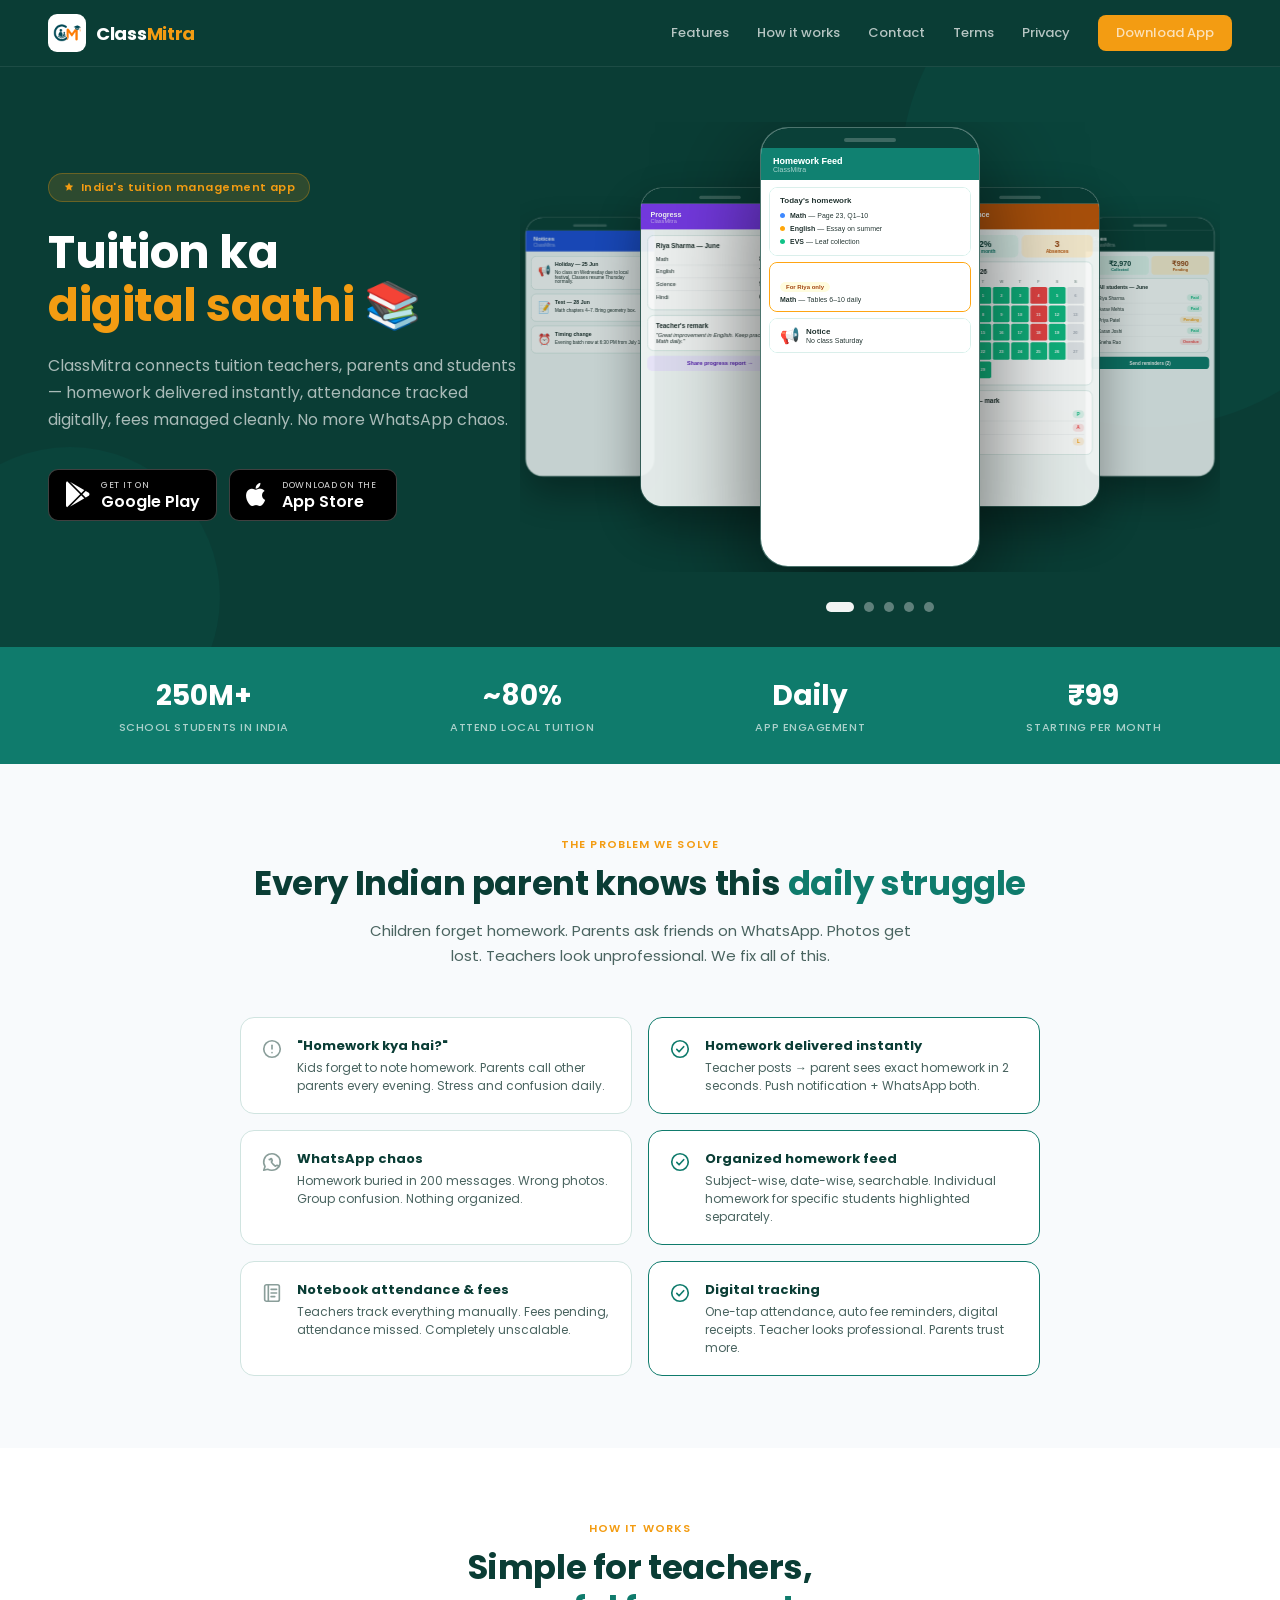
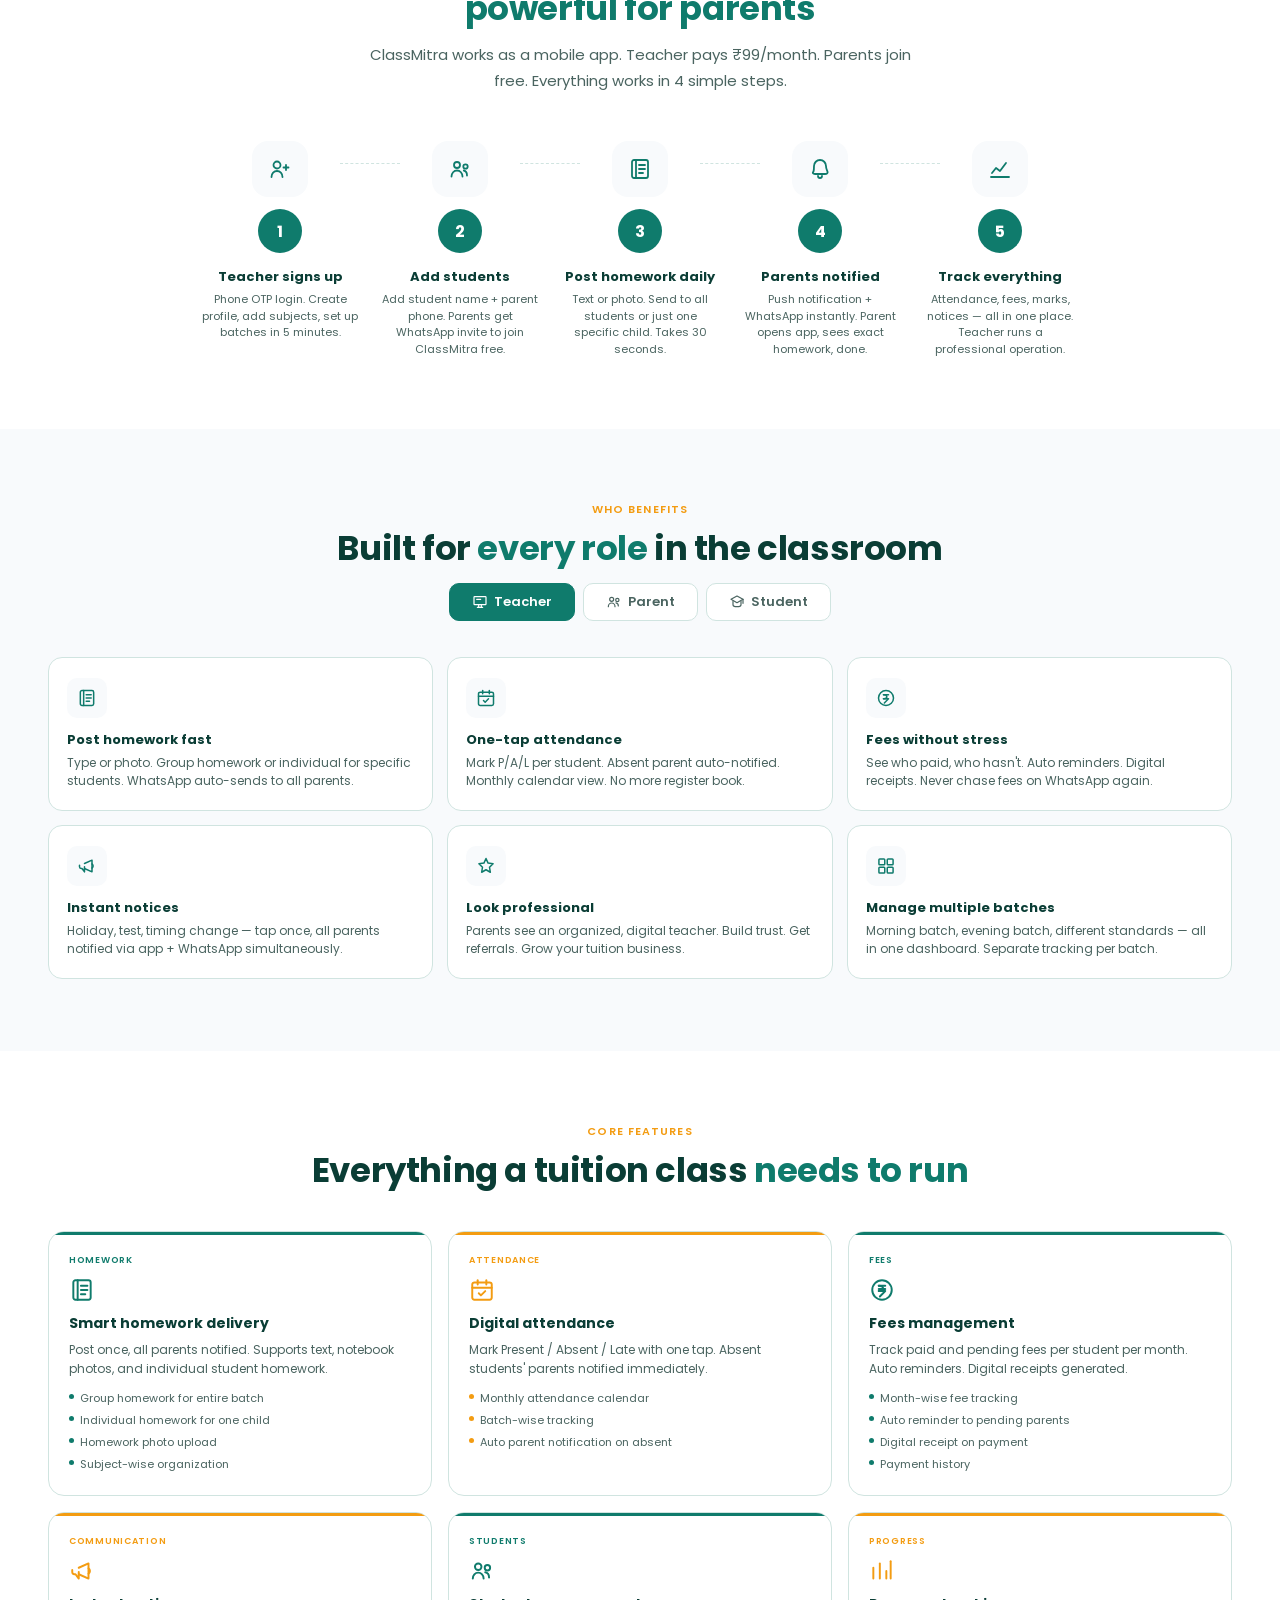
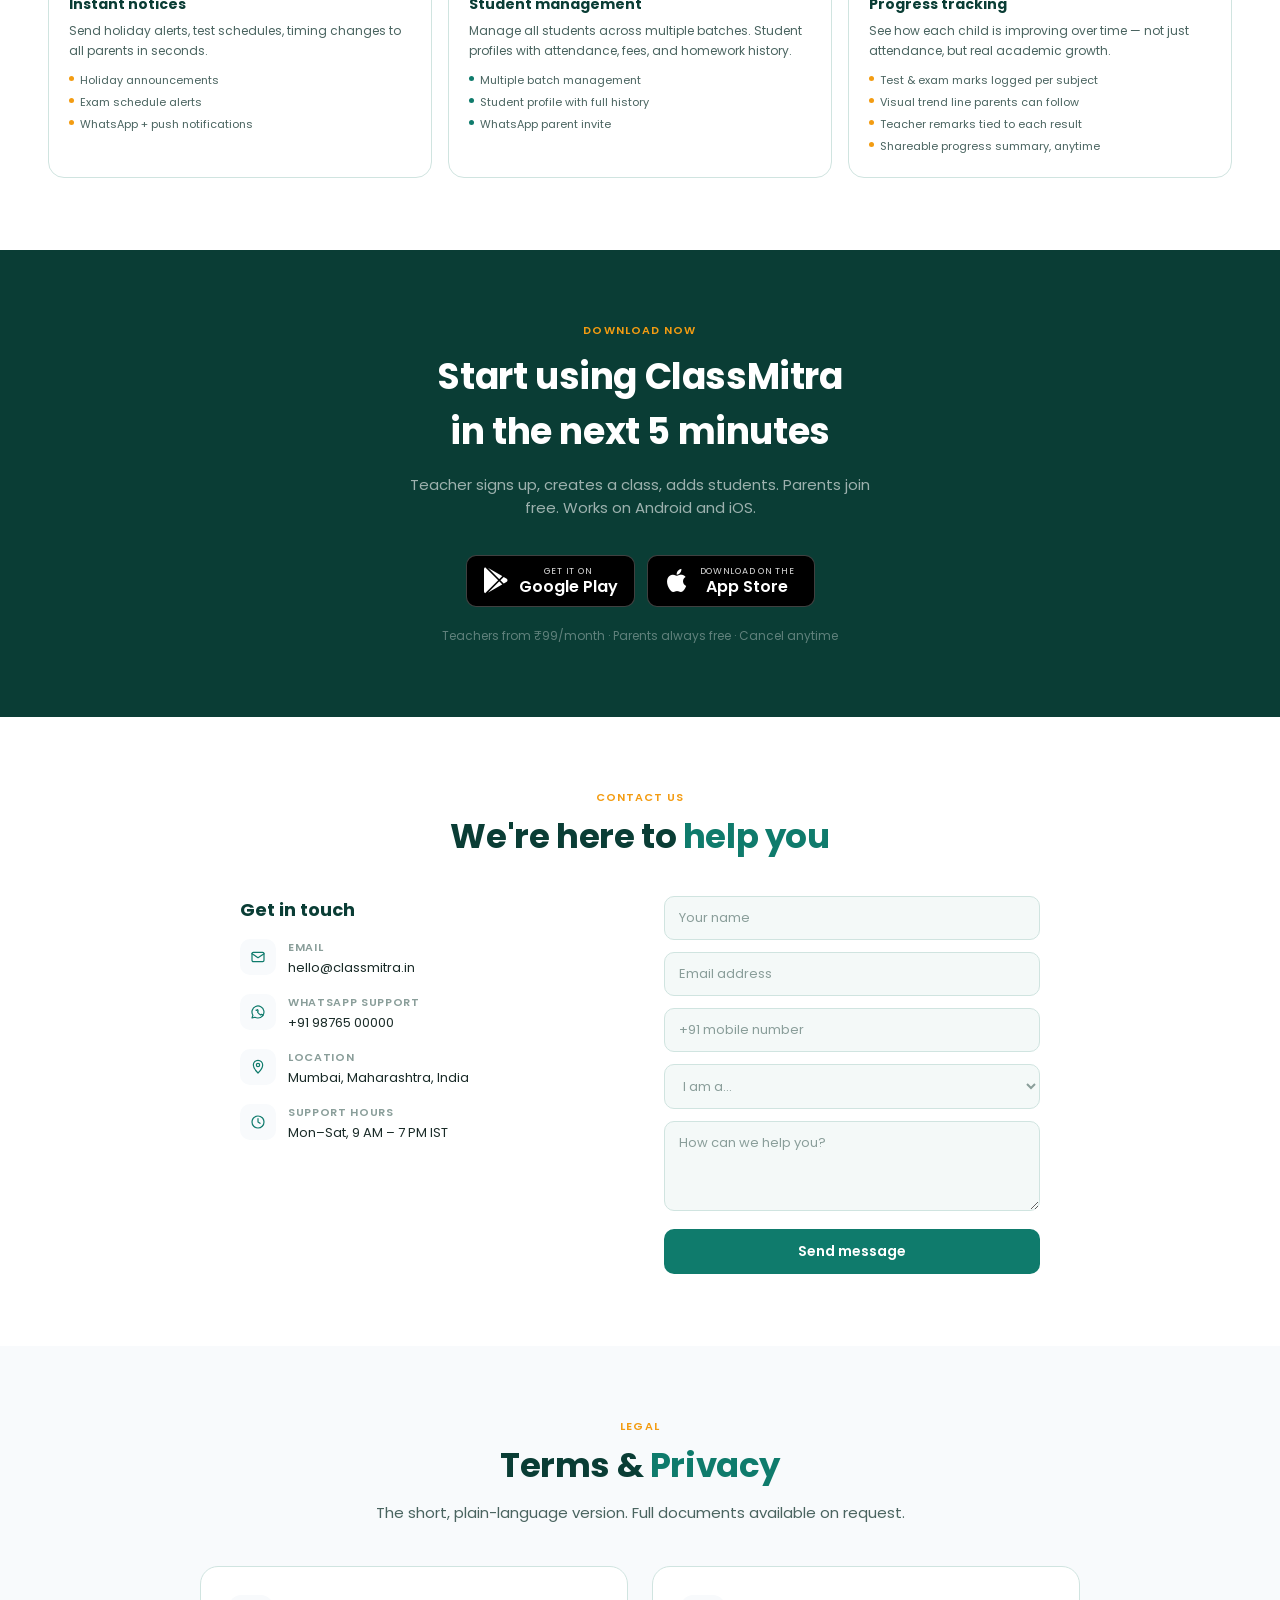
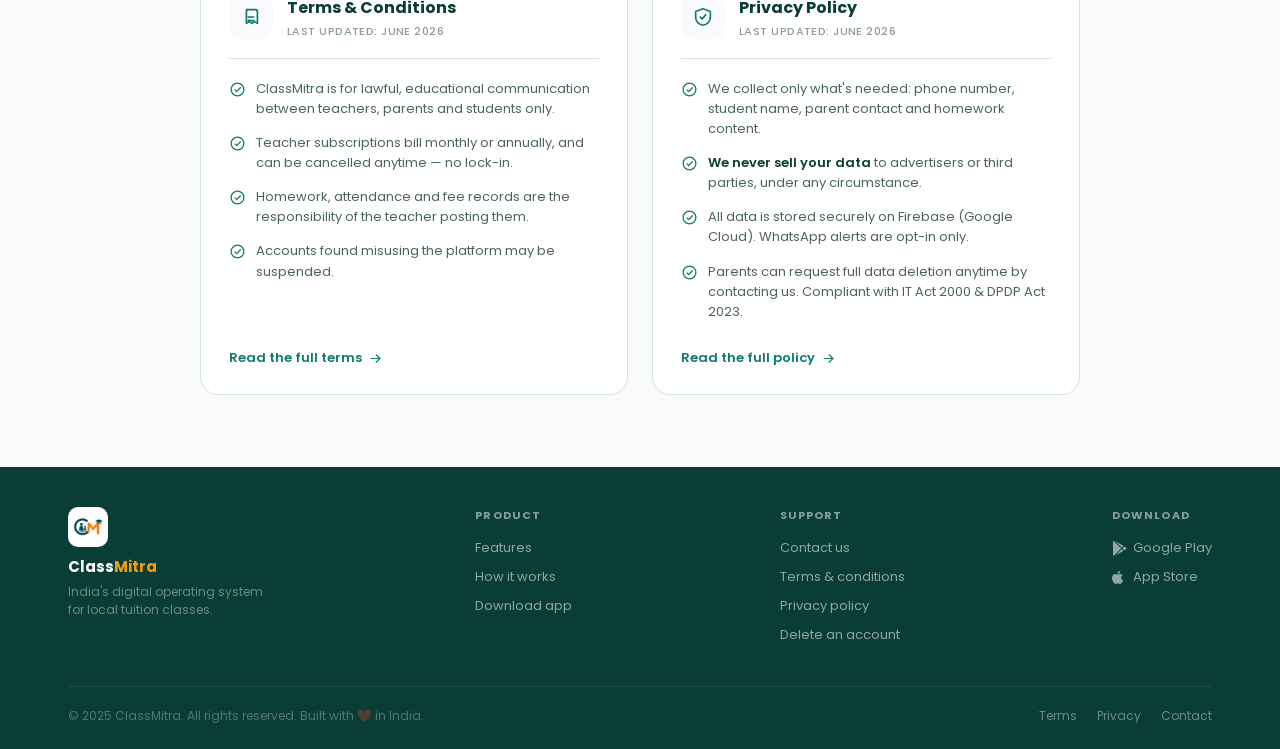
==== commit 8e5393bc: "changes cm" ====
--- a/index.html
+++ b/index.html
@@ -151,9 +151,7 @@
       font-size: 13px;
       font-weight: 600;
       padding: 8px 18px;
-      border-radius: 8px;
-      border: none;
-      cursor: pointer;
+      border-radius: 8px
     }
 
     .nav-toggle {
@@ -234,6 +232,7 @@
       flex-wrap: wrap
     }
 
+
     /* APP STORE BADGES */
     .btn-store {
       display: flex;
@@ -246,8 +245,6 @@
       color: #fff;
       transition: all 0.15s;
       min-width: 168px;
-      cursor: pointer;
-      text-decoration: none;
     }
 
     .btn-store:hover {
@@ -255,7 +252,8 @@
       border-color: rgba(255, 255, 255, 0.4);
     }
 
-    .btn-store i {
+    .btn-store i,
+    .btn-store svg {
       font-size: 26px;
       color: #fff;
       flex-shrink: 0;
@@ -574,7 +572,6 @@
       border-radius: 5px;
     }
 
-    /* ================================================================ */
 
     /* STATS BAND */
     .stats-band {
@@ -647,6 +644,223 @@
       line-height: 1.7;
       max-width: 560px;
       margin: 0 auto 48px
+    }
+
+    /* PROBLEM SECTION */
+    .problem-grid {
+      display: grid;
+      grid-template-columns: 1fr 1fr;
+      gap: 16px;
+      max-width: 800px;
+      margin: 0 auto
+    }
+
+    .problem-card {
+      background: #fff;
+      border: 0.5px solid var(--cm-border);
+      border-radius: 14px;
+      padding: 18px 20px;
+      display: flex;
+      gap: 14px;
+      align-items: flex-start;
+      text-align: left;
+    }
+
+    .problem-icon {
+      font-size: 22px;
+      width: 22px;
+      height: 22px;
+      color: var(--cm-muted);
+      flex-shrink: 0;
+      margin-top: 2px
+    }
+
+    .problem-title {
+      font-size: 13px;
+      font-weight: 700;
+      color: var(--cm-dark);
+      margin-bottom: 3px
+    }
+
+    .problem-text {
+      font-size: 12px;
+      font-weight: 400;
+      color: var(--cm-sub);
+      line-height: 1.5
+    }
+
+    .problem-card.solved {
+      border-color: var(--cm-green);
+      background: #fff
+    }
+
+    .problem-card.solved .problem-icon {
+      color: var(--cm-green)
+    }
+
+    /* USER BENEFITS */
+    .benefits-tabs {
+      display: flex;
+      justify-content: center;
+      gap: 8px;
+      margin-bottom: 36px;
+      flex-wrap: wrap
+    }
+
+    .btab {
+      display: inline-flex;
+      align-items: center;
+      gap: 6px;
+      padding: 8px 22px;
+      border-radius: 10px;
+      font-size: 13px;
+      font-weight: 600;
+      cursor: pointer;
+      border: 0.5px solid var(--cm-border);
+      color: var(--cm-sub);
+      background: var(--cm-card);
+      transition: all 0.15s
+    }
+
+    .btab i,
+    .btab svg {
+      font-size: 16px;
+      width: 16px;
+      height: 16px;
+    }
+
+    .btab.active {
+      background: var(--cm-green);
+      color: #fff;
+      border-color: var(--cm-green)
+    }
+
+    .btab-content {
+      display: none
+    }
+
+    .btab-content.active {
+      display: grid;
+      grid-template-columns: 1fr 1fr 1fr;
+      gap: 14px
+    }
+
+    .benefit-card {
+      background: #fff;
+      border: 0.5px solid var(--cm-border);
+      border-radius: 14px;
+      padding: 20px 18px;
+      text-align: left;
+    }
+
+    .benefit-icon {
+      width: 40px;
+      height: 40px;
+      border-radius: 10px;
+      background: var(--cm-light);
+      display: flex;
+      align-items: center;
+      justify-content: center;
+      margin-bottom: 12px
+    }
+
+    .benefit-icon i,
+    .benefit-icon svg {
+      font-size: 20px;
+      color: var(--cm-green);
+      width: 20px;
+      height: 20px;
+    }
+
+    .benefit-title {
+      font-size: 13px;
+      font-weight: 700;
+      color: var(--cm-dark);
+      margin-bottom: 4px
+    }
+
+    .benefit-text {
+      font-size: 12px;
+      font-weight: 400;
+      color: var(--cm-sub);
+      line-height: 1.5
+    }
+
+    /* HOW IT WORKS */
+    .flow-steps {
+      display: flex;
+      gap: 0;
+      position: relative;
+      max-width: 900px;
+      margin: 0 auto
+    }
+
+    .flow-step {
+      flex: 1;
+      text-align: center;
+      position: relative;
+      padding: 0 12px
+    }
+
+    .flow-step-num {
+      width: 44px;
+      height: 44px;
+      border-radius: 50%;
+      background: var(--cm-green);
+      color: #fff;
+      font-size: 16px;
+      font-weight: 700;
+      display: flex;
+      align-items: center;
+      justify-content: center;
+      margin: 0 auto 14px
+    }
+
+    .flow-step-icon {
+      width: 56px;
+      height: 56px;
+      border-radius: 16px;
+      background: var(--cm-light);
+      display: flex;
+      align-items: center;
+      justify-content: center;
+      margin: 0 auto 12px
+    }
+
+    .flow-step-icon i,
+    .flow-step-icon svg {
+      font-size: 24px;
+      color: var(--cm-green);
+      width: 24px;
+      height: 24px;
+    }
+
+    .flow-step-title {
+      font-size: 13px;
+      font-weight: 700;
+      color: var(--cm-dark);
+      margin-bottom: 4px
+    }
+
+    .flow-step-text {
+      font-size: 11px;
+      font-weight: 400;
+      color: var(--cm-sub);
+      line-height: 1.5
+    }
+
+    .flow-connector {
+      position: absolute;
+      top: 22px;
+      right: -30px;
+      width: 60px;
+      height: 1px;
+      border-top: 1.5px dashed var(--cm-border);
+      z-index: 0
+    }
+
+    .flow-step:last-child .flow-connector {
+      display: none
     }
 
     /* FEATURES GRID */
@@ -720,6 +934,35 @@
       line-height: 1.6
     }
 
+    .fc-items {
+      margin-top: 12px;
+      display: flex;
+      flex-direction: column;
+      gap: 5px
+    }
+
+    .fc-item {
+      display: flex;
+      align-items: flex-start;
+      gap: 6px;
+      font-size: 11px;
+      font-weight: 400;
+      color: var(--cm-sub)
+    }
+
+    .fc-item-dot {
+      width: 5px;
+      height: 5px;
+      border-radius: 50%;
+      background: var(--cm-green);
+      flex-shrink: 0;
+      margin-top: 4px
+    }
+
+    .feature-card.amber .fc-item-dot {
+      background: var(--cm-amber)
+    }
+
     /* CTA SECTION */
     .cta-section {
       background: var(--cm-dark);
@@ -761,6 +1004,301 @@
       color: rgba(255, 255, 255, 0.35)
     }
 
+    /* CONTACT */
+    .contact-grid {
+      display: grid;
+      grid-template-columns: 1fr 1fr;
+      gap: 48px;
+      max-width: 800px;
+      margin: 0 auto
+    }
+
+    .contact-info-title {
+      font-size: 18px;
+      font-weight: 700;
+      color: var(--cm-dark);
+      margin-bottom: 16px;
+      text-align: left;
+    }
+
+    .contact-item {
+      display: flex;
+      align-items: flex-start;
+      gap: 12px;
+      margin-bottom: 16px
+    }
+
+    .contact-icon {
+      width: 36px;
+      height: 36px;
+      border-radius: 10px;
+      background: var(--cm-light);
+      display: flex;
+      align-items: center;
+      justify-content: center;
+      flex-shrink: 0
+    }
+
+    .contact-icon i,
+    .contact-icon svg {
+      font-size: 16px;
+      color: var(--cm-green);
+      width: 16px;
+      height: 16px;
+    }
+
+    .contact-label {
+      font-size: 11px;
+      color: var(--cm-muted);
+      margin-bottom: 2px;
+      font-weight: 600;
+      text-transform: uppercase;
+      letter-spacing: 0.06em
+    }
+
+    .contact-value {
+      font-size: 13px;
+      font-weight: 400;
+      color: var(--cm-text)
+    }
+
+    .contact-form {
+      display: flex;
+      flex-direction: column;
+      gap: 4px
+    }
+
+    .cf-field {
+      display: flex;
+      flex-direction: column;
+      gap: 5px;
+      margin-bottom: 8px;
+    }
+
+    .cf-input {
+      background: var(--cm-bg);
+      border: 1.5px solid var(--cm-border);
+      border-radius: 10px;
+      padding: 11px 14px;
+      font-size: 13px;
+      font-weight: 400;
+      color: var(--cm-text);
+      width: 100%;
+      font-family: var(--font-sans);
+      transition: border-color 0.15s, box-shadow 0.15s;
+    }
+
+    .cf-input:focus {
+      outline: none;
+      border-color: var(--cm-green);
+      box-shadow: 0 0 0 3px rgba(15, 123, 108, 0.12);
+    }
+
+    .cf-input.invalid {
+      border-color: #DC2626;
+    }
+
+    .cf-input.invalid:focus {
+      box-shadow: 0 0 0 3px rgba(220, 38, 38, 0.12);
+    }
+
+    .cf-input.valid {
+      border-color: var(--cm-green);
+    }
+
+    .cf-input::placeholder {
+      color: var(--cm-muted)
+    }
+
+    .cf-textarea {
+      min-height: 90px;
+      resize: vertical
+    }
+
+    .cf-error {
+      font-size: 11px;
+      font-weight: 500;
+      color: #DC2626;
+      display: none;
+      align-items: center;
+      gap: 4px;
+      min-height: 14px;
+    }
+
+    .cf-error.show {
+      display: flex;
+    }
+
+    .cf-error i,
+    .cf-error svg {
+      font-size: 13px;
+      width: 13px;
+      height: 13px;
+    }
+
+    .cf-btn {
+      background: var(--cm-green);
+      color: #fff;
+      border: none;
+      border-radius: 10px;
+      padding: 12px;
+      font-size: 14px;
+      font-weight: 600;
+      cursor: pointer;
+      font-family: var(--font-sans);
+      margin-top: 6px;
+      transition: background 0.15s, opacity 0.15s;
+    }
+
+    .cf-btn:hover {
+      background: var(--cm-dark);
+    }
+
+    .cf-btn:disabled {
+      opacity: 0.6;
+      cursor: not-allowed;
+    }
+
+    .cf-success {
+      display: none;
+      align-items: center;
+      gap: 8px;
+      background: var(--cm-light);
+      border: 1px solid var(--cm-green);
+      color: var(--cm-dark);
+      font-size: 13px;
+      font-weight: 500;
+      padding: 12px 14px;
+      border-radius: 10px;
+      margin-top: 6px;
+    }
+
+    .cf-success.show {
+      display: flex;
+    }
+
+    .cf-success i,
+    .cf-success svg {
+      color: var(--cm-green);
+      font-size: 18px;
+      flex-shrink: 0;
+      width: 18px;
+      height: 18px;
+    }
+
+    /* LEGAL */
+    .legal-note-grid {
+      max-width: 880px;
+      margin: 0 auto;
+      display: grid;
+      grid-template-columns: 1fr 1fr;
+      gap: 24px;
+    }
+
+    .legal-card {
+      background: #fff;
+      border: 0.5px solid var(--cm-border);
+      border-radius: 18px;
+      padding: 28px 28px 26px;
+      text-align: left;
+      display: flex;
+      flex-direction: column;
+    }
+
+    .legal-card-head {
+      display: flex;
+      align-items: flex-start;
+      gap: 14px;
+      margin-bottom: 20px;
+      padding-bottom: 18px;
+      border-bottom: 1px solid var(--cm-border);
+    }
+
+    .legal-card-icon {
+      width: 44px;
+      height: 44px;
+      border-radius: 12px;
+      background: var(--cm-light);
+      display: flex;
+      align-items: center;
+      justify-content: center;
+      flex-shrink: 0;
+    }
+
+    .legal-card-icon .icon {
+      width: 22px;
+      height: 22px;
+      color: var(--cm-green);
+    }
+
+    .legal-card-title {
+      font-size: 16px;
+      font-weight: 700;
+      color: var(--cm-dark);
+      margin-bottom: 3px;
+    }
+
+    .legal-card-meta {
+      font-size: 11px;
+      font-weight: 500;
+      color: var(--cm-muted);
+      text-transform: uppercase;
+      letter-spacing: 0.04em;
+    }
+
+    .legal-points {
+      list-style: none;
+      display: flex;
+      flex-direction: column;
+      gap: 14px;
+      margin-bottom: 22px;
+      flex-grow: 1;
+    }
+
+    .legal-points li {
+      display: flex;
+      align-items: flex-start;
+      gap: 10px;
+      font-size: 13px;
+      font-weight: 400;
+      color: var(--cm-sub);
+      line-height: 1.55;
+    }
+
+    .legal-points li .icon {
+      width: 17px;
+      height: 17px;
+      color: var(--cm-green);
+      flex-shrink: 0;
+      margin-top: 2px;
+    }
+
+    .legal-points li b {
+      color: var(--cm-dark);
+      font-weight: 600;
+    }
+
+    .legal-card-link {
+      display: inline-flex;
+      align-items: center;
+      gap: 6px;
+      font-size: 13px;
+      font-weight: 600;
+      color: var(--cm-green);
+      align-self: flex-start;
+      padding-top: 4px;
+    }
+
+    .legal-card-link .icon {
+      width: 15px;
+      height: 15px;
+      transition: transform 0.15s;
+    }
+
+    .legal-card-link:hover .icon {
+      transform: translateX(3px);
+    }
+
     /* FOOTER */
     .footer {
       background: var(--cm-dark);
@@ -832,7 +1370,8 @@
       transition: color 0.15s
     }
 
-    .footer-link i {
+    .footer-link i,
+    .footer-link svg {
       font-size: 15px;
       width: 15px;
       height: 15px;
@@ -879,6 +1418,14 @@
     .fade-up.visible {
       opacity: 1;
       transform: translateY(0)
+    }
+
+    @media (prefers-reduced-motion: reduce) {
+      .fade-up {
+        opacity: 1;
+        transform: none;
+        transition: none;
+      }
     }
 
     /* ============ RESPONSIVE ============ */
@@ -960,8 +1507,35 @@
         padding: 24px;
       }
 
+      .problem-grid {
+        grid-template-columns: 1fr;
+      }
+
+      .btab-content.active {
+        grid-template-columns: 1fr 1fr;
+      }
+
+      .flow-steps {
+        flex-wrap: wrap;
+      }
+
+      .flow-step {
+        flex: 1 1 33%;
+        min-width: 150px;
+        margin-bottom: 28px;
+      }
+
+      .flow-connector {
+        display: none;
+      }
+
       .features-grid {
         grid-template-columns: 1fr 1fr;
+      }
+
+      .contact-grid {
+        grid-template-columns: 1fr;
+        gap: 36px;
       }
     }
 
@@ -1028,6 +1602,27 @@
         font-size: 9.5px;
       }
 
+      .benefits-tabs {
+        gap: 6px;
+      }
+
+      .btab {
+        padding: 8px 14px;
+        font-size: 12px;
+        flex: 1 1 auto;
+        justify-content: center;
+      }
+
+      .btab-content.active {
+        grid-template-columns: 1fr;
+      }
+
+      .flow-step {
+        flex: 1 1 100%;
+        max-width: 320px;
+        margin: 0 auto 28px;
+      }
+
       .features-grid {
         grid-template-columns: 1fr;
       }
@@ -1046,6 +1641,10 @@
 
       .cta-btns .btn-store {
         width: 100%;
+      }
+
+      .contact-grid {
+        gap: 32px;
       }
 
       .footer {
@@ -1064,6 +1663,10 @@
         flex-direction: column;
         align-items: flex-start;
       }
+
+      .legal-note-grid {
+        grid-template-columns: 1fr !important;
+      }
     }
 
     @media (max-width: 380px) {
@@ -1077,7 +1680,7 @@
 <body>
   <!-- NAV -->
   <nav class="nav">
-    <button class="nav-logo" id="logoHomeTop" aria-label="ClassMitra home">
+    <button class="nav-logo" id="logoHomeTop" aria-label="ClassMitra home, scroll to top">
       <div class="nav-logo-mark"><img src="CMLogo.png" alt="ClassMitra logo"></div>
       <span class="nav-logo-text">Class<span class="logo-highlight">Mitra</span></span>
     </button>
@@ -1160,13 +1763,381 @@
     </div>
   </div>
 
-  <!-- FEATURES SECTION -->
+  <!-- PROBLEM SECTION -->
+  <section class="section section-alt section-center" id="problem">
+    <div class="section-eyebrow">The problem we solve</div>
+    <div class="section-title">Every Indian parent knows this <span>daily struggle</span></div>
+    <div class="section-sub">Children forget homework. Parents ask friends on WhatsApp. Photos get lost. Teachers look
+      unprofessional. We fix all of this.</div>
+    <div class="problem-grid fade-up" id="problems">
+      <div class="problem-card">
+        <svg class="icon problem-icon" viewBox="0 0 24 24" fill="none" stroke="currentColor" stroke-width="1.8"
+          stroke-linecap="round" stroke-linejoin="round" aria-hidden="true">
+          <circle cx="12" cy="12" r="9" />
+          <path d="M12 8v4" />
+          <path d="M12 16h.01" />
+        </svg>
+        <div>
+          <div class="problem-title">"Homework kya hai?"</div>
+          <div class="problem-text">Kids forget to note homework. Parents call other parents every evening. Stress and
+            confusion daily.</div>
+        </div>
+      </div>
+      <div class="problem-card solved">
+        <svg class="icon problem-icon" viewBox="0 0 24 24" fill="none" stroke="currentColor" stroke-width="1.8"
+          stroke-linecap="round" stroke-linejoin="round" aria-hidden="true">
+          <circle cx="12" cy="12" r="9" />
+          <path d="M8.5 12.5l2.5 2.5 5-5.5" />
+        </svg>
+        <div>
+          <div class="problem-title">Homework delivered instantly</div>
+          <div class="problem-text">Teacher posts → parent sees exact homework in 2 seconds. Push notification +
+            WhatsApp both.</div>
+        </div>
+      </div>
+      <div class="problem-card">
+        <svg class="icon problem-icon" viewBox="0 0 24 24" fill="none" stroke="currentColor" stroke-width="1.8"
+          stroke-linecap="round" stroke-linejoin="round" aria-hidden="true">
+          <path
+            d="M9 9a.5.5 0 0 0 .5.5h.5a.5.5 0 0 0 .5-.5V9c0-.3.2-.6.5-.7.3 0 .6.2.7.5l.5 1.5c.1.3 0 .6-.2.8l-.5.5c-.2.2-.2.5 0 .8 1 1.5 2.4 2.9 3.9 3.9.3.2.6.2.8 0l.5-.5c.2-.2.5-.3.8-.2l1.5.5c.3.1.5.4.5.7 0 .3-.3.5-.6.5" />
+          <path d="M12 21a9 9 0 1 0-7.6-4.1L3 21l4.3-1.1A9 9 0 0 0 12 21z" />
+        </svg>
+        <div>
+          <div class="problem-title">WhatsApp chaos</div>
+          <div class="problem-text">Homework buried in 200 messages. Wrong photos. Group confusion. Nothing organized.
+          </div>
+        </div>
+      </div>
+      <div class="problem-card solved">
+        <svg class="icon problem-icon" viewBox="0 0 24 24" fill="none" stroke="currentColor" stroke-width="1.8"
+          stroke-linecap="round" stroke-linejoin="round" aria-hidden="true">
+          <circle cx="12" cy="12" r="9" />
+          <path d="M8.5 12.5l2.5 2.5 5-5.5" />
+        </svg>
+        <div>
+          <div class="problem-title">Organized homework feed</div>
+          <div class="problem-text">Subject-wise, date-wise, searchable. Individual homework for specific students
+            highlighted separately.</div>
+        </div>
+      </div>
+      <div class="problem-card">
+        <svg class="icon problem-icon" viewBox="0 0 24 24" fill="none" stroke="currentColor" stroke-width="1.8"
+          stroke-linecap="round" stroke-linejoin="round" aria-hidden="true">
+          <rect x="4" y="3" width="16" height="18" rx="2" />
+          <path d="M8 3v18" />
+          <path d="M11 8h6" />
+          <path d="M11 12h6" />
+          <path d="M11 16h4" />
+        </svg>
+        <div>
+          <div class="problem-title">Notebook attendance & fees</div>
+          <div class="problem-text">Teachers track everything manually. Fees pending, attendance missed. Completely
+            unscalable.</div>
+        </div>
+      </div>
+      <div class="problem-card solved">
+        <svg class="icon problem-icon" viewBox="0 0 24 24" fill="none" stroke="currentColor" stroke-width="1.8"
+          stroke-linecap="round" stroke-linejoin="round" aria-hidden="true">
+          <circle cx="12" cy="12" r="9" />
+          <path d="M8.5 12.5l2.5 2.5 5-5.5" />
+        </svg>
+        <div>
+          <div class="problem-title">Digital tracking</div>
+          <div class="problem-text">One-tap attendance, auto fee reminders, digital receipts. Teacher looks
+            professional. Parents trust more.</div>
+        </div>
+      </div>
+    </div>
+  </section>
+
+  <!-- HOW IT WORKS -->
+  <section class="section section-center" id="how">
+    <div class="section-eyebrow">How it works</div>
+    <div class="section-title">Simple for teachers,<br><span>powerful for parents</span></div>
+    <div class="section-sub">ClassMitra works as a mobile app. Teacher pays ₹99/month. Parents join free. Everything
+      works in 4 simple steps.</div>
+    <div class="flow-steps fade-up" id="flow">
+      <div class="flow-step">
+        <div class="flow-step-icon"><svg class="icon" viewBox="0 0 24 24" fill="none" stroke="currentColor"
+            stroke-width="1.8" stroke-linecap="round" stroke-linejoin="round" aria-hidden="true">
+            <circle cx="9" cy="8" r="3.5" />
+            <path d="M3.5 20c0-3.5 2.5-6 5.5-6s5.5 2.5 5.5 6" />
+            <path d="M18 8v5" />
+            <path d="M15.5 10.5h5" />
+          </svg></div>
+        <div class="flow-step-num">1</div>
+        <div class="flow-step-title">Teacher signs up</div>
+        <div class="flow-step-text">Phone OTP login. Create profile, add subjects, set up batches in 5 minutes.</div>
+        <div class="flow-connector"></div>
+      </div>
+      <div class="flow-step">
+        <div class="flow-step-icon"><svg class="icon" viewBox="0 0 24 24" fill="none" stroke="currentColor"
+            stroke-width="1.8" stroke-linecap="round" stroke-linejoin="round" aria-hidden="true">
+            <circle cx="9" cy="8" r="3" />
+            <path d="M3.5 19.5c0-3.3 2.4-6 5.5-6s5.5 2.7 5.5 6" />
+            <circle cx="17.5" cy="9.5" r="2.2" />
+            <path d="M15.8 13.5c1.9.4 3.2 2.3 3.2 5" />
+          </svg></div>
+        <div class="flow-step-num">2</div>
+        <div class="flow-step-title">Add students</div>
+        <div class="flow-step-text">Add student name + parent phone. Parents get WhatsApp invite to join ClassMitra
+          free.</div>
+        <div class="flow-connector"></div>
+      </div>
+      <div class="flow-step">
+        <div class="flow-step-icon"><svg class="icon" viewBox="0 0 24 24" fill="none" stroke="currentColor"
+            stroke-width="1.8" stroke-linecap="round" stroke-linejoin="round" aria-hidden="true">
+            <rect x="4" y="3" width="16" height="18" rx="2" />
+            <path d="M8 3v18" />
+            <path d="M11 8h6" />
+            <path d="M11 12h6" />
+            <path d="M11 16h4" />
+          </svg></div>
+        <div class="flow-step-num">3</div>
+        <div class="flow-step-title">Post homework daily</div>
+        <div class="flow-step-text">Text or photo. Send to all students or just one specific child. Takes 30 seconds.
+        </div>
+        <div class="flow-connector"></div>
+      </div>
+      <div class="flow-step">
+        <div class="flow-step-icon"><svg class="icon" viewBox="0 0 24 24" fill="none" stroke="currentColor"
+            stroke-width="1.8" stroke-linecap="round" stroke-linejoin="round" aria-hidden="true">
+            <path d="M10 19a2 2 0 1 0 4 0" />
+            <path d="M6 9a6 6 0 1 1 12 0c0 3 1 4 1.5 5.5C20 16 19 17 17 17H7c-2 0-3-1-1.5-2.5C6 13 6 12 6 9" />
+          </svg></div>
+        <div class="flow-step-num">4</div>
+        <div class="flow-step-title">Parents notified</div>
+        <div class="flow-step-text">Push notification + WhatsApp instantly. Parent opens app, sees exact homework, done.
+        </div>
+        <div class="flow-connector"></div>
+      </div>
+      <div class="flow-step">
+        <div class="flow-step-icon"><svg class="icon" viewBox="0 0 24 24" fill="none" stroke="currentColor"
+            stroke-width="1.8" stroke-linecap="round" stroke-linejoin="round" aria-hidden="true">
+            <path d="M3 20h18" />
+            <path d="M4 16l4-5 4 3 6-8" />
+          </svg></div>
+        <div class="flow-step-num">5</div>
+        <div class="flow-step-title">Track everything</div>
+        <div class="flow-step-text">Attendance, fees, marks, notices — all in one place. Teacher runs a professional
+          operation.</div>
+      </div>
+    </div>
+  </section>
+
+  <!-- BENEFITS TABS -->
+  <section class="section section-alt" id="features">
+    <div class="section-center" style="margin-bottom:0">
+      <div class="section-eyebrow">Who benefits</div>
+      <div class="section-title">Built for <span>every role</span> in the classroom</div>
+    </div>
+    <div class="benefits-tabs">
+      <button class="btab active" onclick="showTab('teacher', this)"><svg class="icon" viewBox="0 0 24 24" fill="none"
+          stroke="currentColor" stroke-width="1.8" stroke-linecap="round" stroke-linejoin="round" aria-hidden="true">
+          <rect x="3" y="4" width="18" height="12" rx="1" />
+          <path d="M8 20h8" />
+          <path d="M10 16v4" />
+          <path d="M14 16v4" />
+          <path d="M7 8h6" />
+        </svg> Teacher</button>
+      <button class="btab" onclick="showTab('parent', this)"><svg class="icon" viewBox="0 0 24 24" fill="none"
+          stroke="currentColor" stroke-width="1.8" stroke-linecap="round" stroke-linejoin="round" aria-hidden="true">
+          <circle cx="8.5" cy="8" r="3" />
+          <path d="M3.5 19c0-3 2.2-5.5 5-5.5s5 2.5 5 5.5" />
+          <circle cx="17" cy="9" r="2.5" />
+          <path d="M15 13.2c2 .3 3.5 2.2 3.5 4.8" />
+        </svg> Parent</button>
+      <button class="btab" onclick="showTab('student', this)"><svg class="icon" viewBox="0 0 24 24" fill="none"
+          stroke="currentColor" stroke-width="1.8" stroke-linecap="round" stroke-linejoin="round" aria-hidden="true">
+          <path d="M12 3l9 5-9 5-9-5z" />
+          <path d="M6 11v5c0 1.5 2.7 3 6 3s6-1.5 6-3v-5" />
+          <path d="M21 8v6" />
+        </svg> Student</button>
+    </div>
+    <div id="tab-teacher" class="btab-content active">
+      <div class="benefit-card">
+        <div class="benefit-icon"><svg class="icon" viewBox="0 0 24 24" fill="none" stroke="currentColor"
+            stroke-width="1.8" stroke-linecap="round" stroke-linejoin="round" aria-hidden="true">
+            <rect x="4" y="3" width="16" height="18" rx="2" />
+            <path d="M8 3v18" />
+            <path d="M11 8h6" />
+            <path d="M11 12h6" />
+            <path d="M11 16h4" />
+          </svg></div>
+        <div class="benefit-title">Post homework fast</div>
+        <div class="benefit-text">Type or photo. Group homework or individual for specific students. WhatsApp auto-sends
+          to all parents.</div>
+      </div>
+      <div class="benefit-card">
+        <div class="benefit-icon"><svg class="icon" viewBox="0 0 24 24" fill="none" stroke="currentColor"
+            stroke-width="1.8" stroke-linecap="round" stroke-linejoin="round" aria-hidden="true">
+            <rect x="3" y="5" width="18" height="16" rx="2" />
+            <path d="M3 10h18" />
+            <path d="M8 3v4" />
+            <path d="M16 3v4" />
+            <path d="M9 15l2 2 4-4" />
+          </svg></div>
+        <div class="benefit-title">One-tap attendance</div>
+        <div class="benefit-text">Mark P/A/L per student. Absent parent auto-notified. Monthly calendar view. No more
+          register book.</div>
+      </div>
+      <div class="benefit-card">
+        <div class="benefit-icon"><svg class="icon" viewBox="0 0 24 24" fill="none" stroke="currentColor"
+            stroke-width="1.8" stroke-linecap="round" stroke-linejoin="round" aria-hidden="true">
+            <circle cx="12" cy="12" r="9" />
+            <path d="M9 8h6" />
+            <path d="M9 8c2.5 0 4 1 4 2.5S11.5 13 9 13" />
+            <path d="M9 13h6l-5 5" />
+          </svg></div>
+        <div class="benefit-title">Fees without stress</div>
+        <div class="benefit-text">See who paid, who hasn't. Auto reminders. Digital receipts. Never chase fees on
+          WhatsApp again.</div>
+      </div>
+      <div class="benefit-card">
+        <div class="benefit-icon"><svg class="icon" viewBox="0 0 24 24" fill="none" stroke="currentColor"
+            stroke-width="1.8" stroke-linecap="round" stroke-linejoin="round" aria-hidden="true">
+            <path d="M3 11v2a2 2 0 0 0 2 2h1l3 4v-6" />
+            <path d="M9 9l9-4v14l-9-4" />
+            <path d="M18 9.5a3 3 0 0 1 0 5" />
+          </svg></div>
+        <div class="benefit-title">Instant notices</div>
+        <div class="benefit-text">Holiday, test, timing change — tap once, all parents notified via app + WhatsApp
+          simultaneously.</div>
+      </div>
+      <div class="benefit-card">
+        <div class="benefit-icon"><svg class="icon" viewBox="0 0 24 24" fill="none" stroke="currentColor"
+            stroke-width="1.8" stroke-linecap="round" stroke-linejoin="round" aria-hidden="true">
+            <path d="M12 3l2.5 5.5 6 .8-4.3 4.2 1 6-5.2-3-5.2 3 1-6L3.5 9.3l6-.8z" />
+          </svg></div>
+        <div class="benefit-title">Look professional</div>
+        <div class="benefit-text">Parents see an organized, digital teacher. Build trust. Get referrals. Grow your
+          tuition business.</div>
+      </div>
+      <div class="benefit-card">
+        <div class="benefit-icon"><svg class="icon" viewBox="0 0 24 24" fill="none" stroke="currentColor"
+            stroke-width="1.8" stroke-linecap="round" stroke-linejoin="round" aria-hidden="true">
+            <rect x="3.5" y="3.5" width="7" height="7" rx="1" />
+            <rect x="13.5" y="3.5" width="7" height="7" rx="1" />
+            <rect x="3.5" y="13.5" width="7" height="7" rx="1" />
+            <rect x="13.5" y="13.5" width="7" height="7" rx="1" />
+          </svg></div>
+        <div class="benefit-title">Manage multiple batches</div>
+        <div class="benefit-text">Morning batch, evening batch, different standards — all in one dashboard. Separate
+          tracking per batch.</div>
+      </div>
+    </div>
+    <div id="tab-parent" class="btab-content">
+      <div class="benefit-card">
+        <div class="benefit-icon"><svg class="icon" viewBox="0 0 24 24" fill="none" stroke="currentColor"
+            stroke-width="1.8" stroke-linecap="round" stroke-linejoin="round" aria-hidden="true">
+            <path d="M4 11l8-7 8 7" />
+            <path d="M6 10v9h12v-9" />
+            <path d="M10 19v-5h4v5" />
+          </svg></div>
+        <div class="benefit-title">Today's homework at a glance</div>
+        <div class="benefit-text">Open app, see exact homework for your child. Subject-wise. Never ask "homework kya
+          hai?" again.</div>
+      </div>
+      <div class="benefit-card">
+        <div class="benefit-icon"><svg class="icon" viewBox="0 0 24 24" fill="none" stroke="currentColor"
+            stroke-width="1.8" stroke-linecap="round" stroke-linejoin="round" aria-hidden="true">
+            <circle cx="9" cy="8" r="3.5" />
+            <path d="M3.5 20c0-3.5 2.5-6 5.5-6s5.5 2.5 5.5 6" />
+            <path d="M16.5 13.5l1.5 1.5 3-3.5" />
+          </svg></div>
+        <div class="benefit-title">Individual homework alert</div>
+        <div class="benefit-text">If teacher gives your child specific extra homework, you get a separate alert. Only
+          you, not all parents.</div>
+      </div>
+      <div class="benefit-card">
+        <div class="benefit-icon"><svg class="icon" viewBox="0 0 24 24" fill="none" stroke="currentColor"
+            stroke-width="1.8" stroke-linecap="round" stroke-linejoin="round" aria-hidden="true">
+            <rect x="3" y="5" width="18" height="16" rx="2" />
+            <path d="M3 10h18" />
+            <path d="M8 3v4" />
+            <path d="M16 3v4" />
+          </svg></div>
+        <div class="benefit-title">Attendance calendar</div>
+        <div class="benefit-text">See your child's monthly attendance visually. Green = present, red = absent. Know
+          every day.</div>
+      </div>
+      <div class="benefit-card">
+        <div class="benefit-icon"><svg class="icon" viewBox="0 0 24 24" fill="none" stroke="currentColor"
+            stroke-width="1.8" stroke-linecap="round" stroke-linejoin="round" aria-hidden="true">
+            <path d="M5 3h14v18l-2.5-1.5L14 21l-2.5-1.5L9 21l-2.5-1.5L5 21V3z" />
+            <path d="M9 8h6" />
+            <path d="M9 12h6" />
+          </svg></div>
+        <div class="benefit-title">Fees & receipts</div>
+        <div class="benefit-text">Check if fees is paid. Download digital receipt. See payment history. All in one
+          place.</div>
+      </div>
+      <div class="benefit-card">
+        <div class="benefit-icon"><svg class="icon" viewBox="0 0 24 24" fill="none" stroke="currentColor"
+            stroke-width="1.8" stroke-linecap="round" stroke-linejoin="round" aria-hidden="true">
+            <path d="M10 19a2 2 0 1 0 4 0" />
+            <path d="M6 9a6 6 0 1 1 12 0c0 3 1 4 1.5 5.5C20 16 19 17 17 17H7c-2 0-3-1-1.5-2.5C6 13 6 12 6 9" />
+          </svg></div>
+        <div class="benefit-title">Real-time notifications</div>
+        <div class="benefit-text">Push + WhatsApp for every homework, notice, holiday, exam date. Never miss anything.
+        </div>
+      </div>
+      <div class="benefit-card">
+        <div class="benefit-icon"><svg class="icon" viewBox="0 0 24 24" fill="none" stroke="currentColor"
+            stroke-width="1.8" stroke-linecap="round" stroke-linejoin="round" aria-hidden="true">
+            <path d="M12 3l8 3v6c0 5-3.5 8-8 9-4.5-1-8-4-8-9V6z" />
+            <path d="M9 12l2 2 4-4.5" />
+          </svg></div>
+        <div class="benefit-title">Peace of mind</div>
+        <div class="benefit-text">Know exactly what's happening in your child's tuition class every single day.</div>
+      </div>
+    </div>
+    <div id="tab-student" class="btab-content">
+      <div class="benefit-card">
+        <div class="benefit-icon"><svg class="icon" viewBox="0 0 24 24" fill="none" stroke="currentColor"
+            stroke-width="1.8" stroke-linecap="round" stroke-linejoin="round" aria-hidden="true">
+            <rect x="4" y="3" width="16" height="18" rx="2" />
+            <path d="M8 3v18" />
+            <path d="M11 8h6" />
+            <path d="M11 12h6" />
+            <path d="M11 16h4" />
+          </svg></div>
+        <div class="benefit-title">Never forget homework</div>
+        <div class="benefit-text">Your parent has the homework on their phone. No more "I forgot what teacher said."
+        </div>
+      </div>
+      <div class="benefit-card">
+        <div class="benefit-icon"><svg class="icon" viewBox="0 0 24 24" fill="none" stroke="currentColor"
+            stroke-width="1.8" stroke-linecap="round" stroke-linejoin="round" aria-hidden="true">
+            <circle cx="12" cy="12" r="8.5" />
+            <circle cx="12" cy="12" r="5" />
+            <circle cx="12" cy="12" r="1.5" fill="currentColor" stroke="none" />
+          </svg></div>
+        <div class="benefit-title">Personal homework</div>
+        <div class="benefit-text">If teacher gives you special practice based on your level, it's marked separately just
+          for you.</div>
+      </div>
+      <div class="benefit-card">
+        <div class="benefit-icon"><svg class="icon" viewBox="0 0 24 24" fill="none" stroke="currentColor"
+            stroke-width="1.8" stroke-linecap="round" stroke-linejoin="round" aria-hidden="true">
+            <path d="M4 20V10" />
+            <path d="M10 20V4" />
+            <path d="M16 20v-7" />
+            <path d="M3 20h18" />
+          </svg></div>
+        <div class="benefit-title">See your progress</div>
+        <div class="benefit-text">Attendance, marks, subjects — all tracked. See how you're improving over time.</div>
+      </div>
+    </div>
+  </section>
+
+  <!-- FEATURES DEEP DIVE -->
   <section class="section" id="feature-detail">
     <div class="section-center" style="margin-bottom:40px">
       <div class="section-eyebrow">Core features</div>
       <div class="section-title">Everything a tuition class <span>needs to run</span></div>
     </div>
-    <div class="features-grid fade-up">
+    <div class="features-grid fade-up" id="feat-grid">
       <div class="feature-card">
         <div class="fc-tag">Homework</div>
         <svg class="icon fc-icon" viewBox="0 0 24 24" fill="none" stroke="currentColor" stroke-width="1.8"
@@ -1180,6 +2151,20 @@
         <div class="fc-title">Smart homework delivery</div>
         <div class="fc-text">Post once, all parents notified. Supports text, notebook photos, and individual student
           homework.</div>
+        <div class="fc-items">
+          <div class="fc-item">
+            <div class="fc-item-dot"></div>Group homework for entire batch
+          </div>
+          <div class="fc-item">
+            <div class="fc-item-dot"></div>Individual homework for one child
+          </div>
+          <div class="fc-item">
+            <div class="fc-item-dot"></div>Homework photo upload
+          </div>
+          <div class="fc-item">
+            <div class="fc-item-dot"></div>Subject-wise organization
+          </div>
+        </div>
       </div>
       <div class="feature-card amber">
         <div class="fc-tag">Attendance</div>
@@ -1194,6 +2179,17 @@
         <div class="fc-title">Digital attendance</div>
         <div class="fc-text">Mark Present / Absent / Late with one tap. Absent students' parents notified immediately.
         </div>
+        <div class="fc-items">
+          <div class="fc-item">
+            <div class="fc-item-dot" style="background:var(--cm-amber)"></div>Monthly attendance calendar
+          </div>
+          <div class="fc-item">
+            <div class="fc-item-dot" style="background:var(--cm-amber)"></div>Batch-wise tracking
+          </div>
+          <div class="fc-item">
+            <div class="fc-item-dot" style="background:var(--cm-amber)"></div>Auto parent notification on absent
+          </div>
+        </div>
       </div>
       <div class="feature-card">
         <div class="fc-tag">Fees</div>
@@ -1206,7 +2202,22 @@
           <path d="M9 13h6l-5 5" />
         </svg>
         <div class="fc-title">Fees management</div>
-        <div class="fc-text">Track paid and pending fees per student. Auto reminders. Digital receipts generated.</div>
+        <div class="fc-text">Track paid and pending fees per student per month. Auto reminders. Digital receipts
+          generated.</div>
+        <div class="fc-items">
+          <div class="fc-item">
+            <div class="fc-item-dot"></div>Month-wise fee tracking
+          </div>
+          <div class="fc-item">
+            <div class="fc-item-dot"></div>Auto reminder to pending parents
+          </div>
+          <div class="fc-item">
+            <div class="fc-item-dot"></div>Digital receipt on payment
+          </div>
+          <div class="fc-item">
+            <div class="fc-item-dot"></div>Payment history
+          </div>
+        </div>
       </div>
       <div class="feature-card amber">
         <div class="fc-tag">Communication</div>
@@ -1218,6 +2229,17 @@
         </svg>
         <div class="fc-title">Instant notices</div>
         <div class="fc-text">Send holiday alerts, test schedules, timing changes to all parents in seconds.</div>
+        <div class="fc-items">
+          <div class="fc-item">
+            <div class="fc-item-dot" style="background:var(--cm-amber)"></div>Holiday announcements
+          </div>
+          <div class="fc-item">
+            <div class="fc-item-dot" style="background:var(--cm-amber)"></div>Exam schedule alerts
+          </div>
+          <div class="fc-item">
+            <div class="fc-item-dot" style="background:var(--cm-amber)"></div>WhatsApp + push notifications
+          </div>
+        </div>
       </div>
       <div class="feature-card">
         <div class="fc-tag">Students</div>
@@ -1229,7 +2251,19 @@
           <path d="M15 13.2c2 .3 3.5 2.2 3.5 4.8" />
         </svg>
         <div class="fc-title">Student management</div>
-        <div class="fc-text">Manage all students across multiple batches with complete profile history.</div>
+        <div class="fc-text">Manage all students across multiple batches. Student profiles with attendance, fees, and
+          homework history.</div>
+        <div class="fc-items">
+          <div class="fc-item">
+            <div class="fc-item-dot"></div>Multiple batch management
+          </div>
+          <div class="fc-item">
+            <div class="fc-item-dot"></div>Student profile with full history
+          </div>
+          <div class="fc-item">
+            <div class="fc-item-dot"></div>WhatsApp parent invite
+          </div>
+        </div>
       </div>
       <div class="feature-card amber">
         <div class="fc-tag">Progress</div>
@@ -1241,7 +2275,22 @@
           <path d="M20 19V3" />
         </svg>
         <div class="fc-title">Progress tracking</div>
-        <div class="fc-text">See how each child is improving over time with academic growth tracking.</div>
+        <div class="fc-text">See how each child is improving over time — not just attendance, but real academic growth.
+        </div>
+        <div class="fc-items">
+          <div class="fc-item">
+            <div class="fc-item-dot" style="background:var(--cm-amber)"></div>Test & exam marks logged per subject
+          </div>
+          <div class="fc-item">
+            <div class="fc-item-dot" style="background:var(--cm-amber)"></div>Visual trend line parents can follow
+          </div>
+          <div class="fc-item">
+            <div class="fc-item-dot" style="background:var(--cm-amber)"></div>Teacher remarks tied to each result
+          </div>
+          <div class="fc-item">
+            <div class="fc-item-dot" style="background:var(--cm-amber)"></div>Shareable progress summary, anytime
+          </div>
+        </div>
       </div>
     </div>
   </section>
@@ -1270,11 +2319,232 @@
     </div>
   </section>
 
+  <!-- CONTACT -->
+  <section class="section" id="contact">
+    <div class="section-center" style="margin-bottom:40px">
+      <div class="section-eyebrow">Contact us</div>
+      <div class="section-title">We're here to <span>help you</span></div>
+    </div>
+    <div class="contact-grid">
+      <div>
+        <div class="contact-info-title">Get in touch</div>
+        <div class="contact-item">
+          <div class="contact-icon"><svg class="icon" viewBox="0 0 24 24" fill="none" stroke="currentColor"
+              stroke-width="1.8" stroke-linecap="round" stroke-linejoin="round" aria-hidden="true">
+              <rect x="3" y="5" width="18" height="14" rx="2" />
+              <path d="M3 7l9 6 9-6" />
+            </svg></div>
+          <div>
+            <div class="contact-label">Email</div>
+            <div class="contact-value">hello@classmitra.in</div>
+          </div>
+        </div>
+        <div class="contact-item">
+          <div class="contact-icon"><svg class="icon" viewBox="0 0 24 24" fill="none" stroke="currentColor"
+              stroke-width="1.8" stroke-linecap="round" stroke-linejoin="round" aria-hidden="true">
+              <path
+                d="M9 9a.5.5 0 0 0 .5.5h.5a.5.5 0 0 0 .5-.5V9c0-.3.2-.6.5-.7.3 0 .6.2.7.5l.5 1.5c.1.3 0 .6-.2.8l-.5.5c-.2.2-.2.5 0 .8 1 1.5 2.4 2.9 3.9 3.9.3.2.6.2.8 0l.5-.5c.2-.2.5-.3.8-.2l1.5.5c.3.1.5.4.5.7 0 .3-.3.5-.6.5" />
+              <path d="M12 21a9 9 0 1 0-7.6-4.1L3 21l4.3-1.1A9 9 0 0 0 12 21z" />
+            </svg></div>
+          <div>
+            <div class="contact-label">WhatsApp support</div>
+            <div class="contact-value">+91 98765 00000</div>
+          </div>
+        </div>
+        <div class="contact-item">
+          <div class="contact-icon"><svg class="icon" viewBox="0 0 24 24" fill="none" stroke="currentColor"
+              stroke-width="1.8" stroke-linecap="round" stroke-linejoin="round" aria-hidden="true">
+              <path d="M12 21s7-6.5 7-12a7 7 0 1 0-14 0c0 5.5 7 12 7 12z" />
+              <circle cx="12" cy="9" r="2.5" />
+            </svg></div>
+          <div>
+            <div class="contact-label">Location</div>
+            <div class="contact-value">Mumbai, Maharashtra, India</div>
+          </div>
+        </div>
+        <div class="contact-item">
+          <div class="contact-icon"><svg class="icon" viewBox="0 0 24 24" fill="none" stroke="currentColor"
+              stroke-width="1.8" stroke-linecap="round" stroke-linejoin="round" aria-hidden="true">
+              <circle cx="12" cy="12" r="9" />
+              <path d="M12 7v5l3 2" />
+            </svg></div>
+          <div>
+            <div class="contact-label">Support hours</div>
+            <div class="contact-value">Mon–Sat, 9 AM – 7 PM IST</div>
+          </div>
+        </div>
+      </div>
+      <div>
+        <form class="contact-form" id="contactForm" novalidate>
+          <div class="cf-field">
+            <input class="cf-input" type="text" id="cf-name" placeholder="Your name" autocomplete="name" />
+            <div class="cf-error" id="cf-name-error"><svg class="icon" viewBox="0 0 24 24" fill="none"
+                stroke="currentColor" stroke-width="1.8" stroke-linecap="round" stroke-linejoin="round"
+                aria-hidden="true">
+                <circle cx="12" cy="12" r="9" />
+                <path d="M12 8v4" />
+                <path d="M12 16h.01" />
+              </svg><span>Please enter your name</span></div>
+          </div>
+          <div class="cf-field">
+            <input class="cf-input" type="email" id="cf-email" placeholder="Email address" autocomplete="email"
+              inputmode="email" />
+            <div class="cf-error" id="cf-email-error"><svg class="icon" viewBox="0 0 24 24" fill="none"
+                stroke="currentColor" stroke-width="1.8" stroke-linecap="round" stroke-linejoin="round"
+                aria-hidden="true">
+                <circle cx="12" cy="12" r="9" />
+                <path d="M12 8v4" />
+                <path d="M12 16h.01" />
+              </svg><span>Enter a valid email, like name@example.com</span></div>
+          </div>
+          <div class="cf-field">
+            <input class="cf-input" type="tel" id="cf-phone" placeholder="+91 mobile number" autocomplete="tel"
+              inputmode="numeric" maxlength="13" />
+            <div class="cf-error" id="cf-phone-error"><svg class="icon" viewBox="0 0 24 24" fill="none"
+                stroke="currentColor" stroke-width="1.8" stroke-linecap="round" stroke-linejoin="round"
+                aria-hidden="true">
+                <circle cx="12" cy="12" r="9" />
+                <path d="M12 8v4" />
+                <path d="M12 16h.01" />
+              </svg><span>Enter a valid 10-digit Indian mobile number</span></div>
+          </div>
+          <div class="cf-field">
+            <select class="cf-input" id="cf-role" style="color:var(--cm-muted)">
+              <option value="">I am a...</option>
+              <option value="teacher" style="color:var(--cm-text)">Teacher</option>
+              <option value="parent" style="color:var(--cm-text)">Parent</option>
+              <option value="other" style="color:var(--cm-text)">Other</option>
+            </select>
+          </div>
+          <div class="cf-field">
+            <textarea class="cf-input cf-textarea" id="cf-message" placeholder="How can we help you?"></textarea>
+            <div class="cf-error" id="cf-message-error"><svg class="icon" viewBox="0 0 24 24" fill="none"
+                stroke="currentColor" stroke-width="1.8" stroke-linecap="round" stroke-linejoin="round"
+                aria-hidden="true">
+                <circle cx="12" cy="12" r="9" />
+                <path d="M12 8v4" />
+                <path d="M12 16h.01" />
+              </svg><span>Please tell us how we can help</span></div>
+          </div>
+          <button class="cf-btn" type="submit">Send message</button>
+          <div class="cf-success" id="cf-success"><svg class="icon" viewBox="0 0 24 24" fill="none"
+              stroke="currentColor" stroke-width="1.8" stroke-linecap="round" stroke-linejoin="round"
+              aria-hidden="true">
+              <circle cx="12" cy="12" r="9" />
+              <path d="M8.5 12.5l2.5 2.5 5-5.5" />
+            </svg><span>Thanks! We'll get back to you within a day.</span></div>
+        </form>
+      </div>
+    </div>
+  </section>
+
+  <!-- TERMS & PRIVACY -->
+  <section class="section section-alt" id="terms">
+    <div class="section-center" style="margin-bottom:40px">
+      <div class="section-eyebrow">Legal</div>
+      <div class="section-title">Terms & <span>Privacy</span></div>
+      <div class="section-sub" style="margin-bottom:0">The short, plain-language version. Full documents available on
+        request.</div>
+    </div>
+    <div class="legal-note-grid">
+      <div class="legal-card">
+        <div class="legal-card-head">
+          <div class="legal-card-icon"><svg class="icon" viewBox="0 0 24 24" fill="none" stroke="currentColor"
+              stroke-width="1.8" stroke-linecap="round" stroke-linejoin="round" aria-hidden="true">
+              <path d="M9 12h6" />
+              <path d="M9 16h6" />
+              <path d="M7 4h10a2 2 0 0 1 2 2v13l-3-2-3 2-3-2-3 2V6a2 2 0 0 1 2-2z" />
+            </svg></div>
+          <div>
+            <div class="legal-card-title">Terms & Conditions</div>
+            <div class="legal-card-meta">Last updated: June 2026</div>
+          </div>
+        </div>
+        <ul class="legal-points">
+          <li><svg class="icon" viewBox="0 0 24 24" fill="none" stroke="currentColor" stroke-width="1.8"
+              stroke-linecap="round" stroke-linejoin="round" aria-hidden="true">
+              <circle cx="12" cy="12" r="9" />
+              <path d="M8.5 12.5l2.5 2.5 5-5.5" />
+            </svg><span>ClassMitra is for lawful, educational communication between teachers, parents and students
+              only.</span></li>
+          <li><svg class="icon" viewBox="0 0 24 24" fill="none" stroke="currentColor" stroke-width="1.8"
+              stroke-linecap="round" stroke-linejoin="round" aria-hidden="true">
+              <circle cx="12" cy="12" r="9" />
+              <path d="M8.5 12.5l2.5 2.5 5-5.5" />
+            </svg><span>Teacher subscriptions bill monthly or annually, and can be cancelled anytime — no
+              lock-in.</span></li>
+          <li><svg class="icon" viewBox="0 0 24 24" fill="none" stroke="currentColor" stroke-width="1.8"
+              stroke-linecap="round" stroke-linejoin="round" aria-hidden="true">
+              <circle cx="12" cy="12" r="9" />
+              <path d="M8.5 12.5l2.5 2.5 5-5.5" />
+            </svg><span>Homework, attendance and fee records are the responsibility of the teacher posting them.</span>
+          </li>
+          <li><svg class="icon" viewBox="0 0 24 24" fill="none" stroke="currentColor" stroke-width="1.8"
+              stroke-linecap="round" stroke-linejoin="round" aria-hidden="true">
+              <circle cx="12" cy="12" r="9" />
+              <path d="M8.5 12.5l2.5 2.5 5-5.5" />
+            </svg><span>Accounts found misusing the platform may be suspended.</span></li>
+        </ul>
+        <a href="terms.html" class="legal-card-link">Read the full terms <svg class="icon" viewBox="0 0 24 24"
+            fill="none" stroke="currentColor" stroke-width="1.8" stroke-linecap="round" stroke-linejoin="round"
+            aria-hidden="true">
+            <path d="M5 12h14" />
+            <path d="M13 6l6 6-6 6" />
+          </svg></a>
+      </div>
+      <div class="legal-card">
+        <div class="legal-card-head">
+          <div class="legal-card-icon"><svg class="icon" viewBox="0 0 24 24" fill="none" stroke="currentColor"
+              stroke-width="1.8" stroke-linecap="round" stroke-linejoin="round" aria-hidden="true">
+              <path d="M12 3l8 3v6c0 5-3.5 8-8 9-4.5-1-8-4-8-9V6z" />
+              <path d="M9 12l2 2 4-4.5" />
+            </svg></div>
+          <div>
+            <div class="legal-card-title">Privacy Policy</div>
+            <div class="legal-card-meta">Last updated: June 2026</div>
+          </div>
+        </div>
+        <ul class="legal-points">
+          <li><svg class="icon" viewBox="0 0 24 24" fill="none" stroke="currentColor" stroke-width="1.8"
+              stroke-linecap="round" stroke-linejoin="round" aria-hidden="true">
+              <circle cx="12" cy="12" r="9" />
+              <path d="M8.5 12.5l2.5 2.5 5-5.5" />
+            </svg><span>We collect only what's needed: phone number, student name, parent contact and homework
+              content.</span></li>
+          <li><svg class="icon" viewBox="0 0 24 24" fill="none" stroke="currentColor" stroke-width="1.8"
+              stroke-linecap="round" stroke-linejoin="round" aria-hidden="true">
+              <circle cx="12" cy="12" r="9" />
+              <path d="M8.5 12.5l2.5 2.5 5-5.5" />
+            </svg><span><b>We never sell your data</b> to advertisers or third parties, under any circumstance.</span>
+          </li>
+          <li><svg class="icon" viewBox="0 0 24 24" fill="none" stroke="currentColor" stroke-width="1.8"
+              stroke-linecap="round" stroke-linejoin="round" aria-hidden="true">
+              <circle cx="12" cy="12" r="9" />
+              <path d="M8.5 12.5l2.5 2.5 5-5.5" />
+            </svg><span>All data is stored securely on Firebase (Google Cloud). WhatsApp alerts are opt-in only.</span>
+          </li>
+          <li><svg class="icon" viewBox="0 0 24 24" fill="none" stroke="currentColor" stroke-width="1.8"
+              stroke-linecap="round" stroke-linejoin="round" aria-hidden="true">
+              <circle cx="12" cy="12" r="9" />
+              <path d="M8.5 12.5l2.5 2.5 5-5.5" />
+            </svg><span>Parents can request full data deletion anytime by contacting us. Compliant with IT Act 2000 &
+              DPDP Act 2023.</span></li>
+        </ul>
+        <a href="privacy.html" class="legal-card-link">Read the full policy <svg class="icon" viewBox="0 0 24 24"
+            fill="none" stroke="currentColor" stroke-width="1.8" stroke-linecap="round" stroke-linejoin="round"
+            aria-hidden="true">
+            <path d="M5 12h14" />
+            <path d="M13 6l6 6-6 6" />
+          </svg></a>
+      </div>
+    </div>
+  </section>
+
   <!-- FOOTER -->
-  <footer class="footer">
+  <footer class="footer" id="privacy">
     <div class="footer-top">
       <div>
-        <button class="footer-brand-btn" id="logoHomeBottom" aria-label="ClassMitra home">
+        <button class="footer-brand-btn" id="logoHomeBottom" aria-label="ClassMitra home, scroll to top">
           <div class="footer-logo-mark"><img src="CMLogo.png" alt="ClassMitra logo"></div>
           <div style="font-size:15px;font-weight:700;color:#fff;margin-bottom:5px">Class<span
               style="color:var(--cm-amber)">Mitra</span></div>
@@ -1292,6 +2562,7 @@
         <a class="footer-link" href="#contact">Contact us</a>
         <a class="footer-link" href="terms.html">Terms & conditions</a>
         <a class="footer-link" href="privacy.html">Privacy policy</a>
+        <a class="footer-link" href="delete-account.html">Delete an account</a>
       </div>
       <div>
         <div class="footer-links-title">Download</div>
@@ -1311,7 +2582,8 @@
 
   <script>
     /* ============================================================
-       CAROUSEL: PROGRESSIVE FADING + DOTS NAVIGATION
+       FAN SCREENSHOT LAYOUT — auto-rotating, no dots/buttons
+       5 cards fanned out; center = active, rotates every 3s
     ============================================================ */
     const fanScreens = [
       {
@@ -1446,6 +2718,7 @@
     const TOTAL = fanScreens.length;
     let fanCenter = 0;
 
+
     function buildCard(screenIdx) {
       const s = fanScreens[screenIdx];
       const card = document.createElement('div');
@@ -1514,10 +2787,11 @@
     setInterval(() => {
       fanCenter = (fanCenter + 1) % TOTAL;
       applySlots();
-      updateDots();
-    }, 3500);
-
-    /* NAV TOGGLE */
+    }, 2800);
+
+    /* ============================================================
+       NAV TOGGLE
+    ============================================================ */
     const navToggle = document.getElementById('navToggle');
     const navLinks = document.getElementById('navLinks');
 
@@ -1533,25 +2807,79 @@
       });
     });
 
-    /* LOGO SCROLL TO TOP */
+    /* ============================================================
+       LOGO CLICK -> SCROLL TO TOP
+    ============================================================ */
     function scrollToTop() {
       window.scrollTo({ top: 0, behavior: 'smooth' });
     }
     document.getElementById('logoHomeTop').addEventListener('click', scrollToTop);
     document.getElementById('logoHomeBottom').addEventListener('click', scrollToTop);
 
-    /* FADE UP ANIMATION */
+    /* ============================================================
+       FADE-UP OBSERVER
+    ============================================================ */
     const observer = new IntersectionObserver((entries) => {
-      entries.forEach(e => {
-        if (e.isIntersecting) e.target.classList.add('visible');
-      });
+      entries.forEach(e => { if (e.isIntersecting) e.target.classList.add('visible'); });
     }, { threshold: 0.1 });
-
     document.querySelectorAll('.fade-up').forEach(el => observer.observe(el));
     setTimeout(() => {
       document.getElementById('hero-txt').classList.add('visible');
       setTimeout(() => document.getElementById('hero-fan').classList.add('visible'), 200);
     }, 100);
+
+    /* ============================================================
+       TAB SWITCHER
+    ============================================================ */
+    function showTab(tab, btn) {
+      document.querySelectorAll('.btab').forEach(b => b.classList.remove('active'));
+      document.querySelectorAll('.btab-content').forEach(c => c.classList.remove('active'));
+      document.getElementById('tab-' + tab).classList.add('active');
+      btn.classList.add('active');
+    }
+
+    /* ============================================================
+       CONTACT FORM VALIDATION
+    ============================================================ */
+    const form = document.getElementById('contactForm');
+    const nameInput = document.getElementById('cf-name');
+    const emailInput = document.getElementById('cf-email');
+    const phoneInput = document.getElementById('cf-phone');
+    const messageInput = document.getElementById('cf-message');
+    const successBox = document.getElementById('cf-success');
+
+    function setFieldState(input, errorId, isValid) {
+      const errorEl = document.getElementById(errorId);
+      if (isValid) { input.classList.remove('invalid'); input.classList.add('valid'); errorEl.classList.remove('show'); }
+      else { input.classList.remove('valid'); input.classList.add('invalid'); errorEl.classList.add('show'); }
+    }
+    function validateName() { const ok = nameInput.value.trim().length >= 2; setFieldState(nameInput, 'cf-name-error', ok); return ok; }
+    function validateEmail() { const ok = /^[^\s@]+@[^\s@]+\.[^\s@]+$/.test(emailInput.value.trim()); setFieldState(emailInput, 'cf-email-error', ok); return ok; }
+    function validatePhone() { const raw = phoneInput.value.trim().replace(/[\s-]/g, '').replace(/^(\+91|91)/, ''); const ok = /^[6-9]\d{9}$/.test(raw); setFieldState(phoneInput, 'cf-phone-error', ok); return ok; }
+    function validateMessage() { const ok = messageInput.value.trim().length >= 5; setFieldState(messageInput, 'cf-message-error', ok); return ok; }
+
+    nameInput.addEventListener('blur', validateName);
+    emailInput.addEventListener('blur', validateEmail);
+    phoneInput.addEventListener('blur', validatePhone);
+    messageInput.addEventListener('blur', validateMessage);
+    nameInput.addEventListener('input', () => { if (nameInput.classList.contains('invalid')) validateName(); });
+    emailInput.addEventListener('input', () => { if (emailInput.classList.contains('invalid')) validateEmail(); });
+    phoneInput.addEventListener('input', () => { if (phoneInput.classList.contains('invalid')) validatePhone(); });
+    messageInput.addEventListener('input', () => { if (messageInput.classList.contains('invalid')) validateMessage(); });
+
+    form.addEventListener('submit', (e) => {
+      e.preventDefault();
+      successBox.classList.remove('show');
+      const ok = validateName() & validateEmail() & validatePhone() & validateMessage();
+      if (ok) {
+        successBox.classList.add('show');
+        form.reset();
+        [nameInput, emailInput, phoneInput, messageInput].forEach(el => el.classList.remove('valid', 'invalid'));
+      } else {
+        const firstInvalid = form.querySelector('.invalid');
+        if (firstInvalid) firstInvalid.focus();
+      }
+    });
   </script>
 </body>
 
